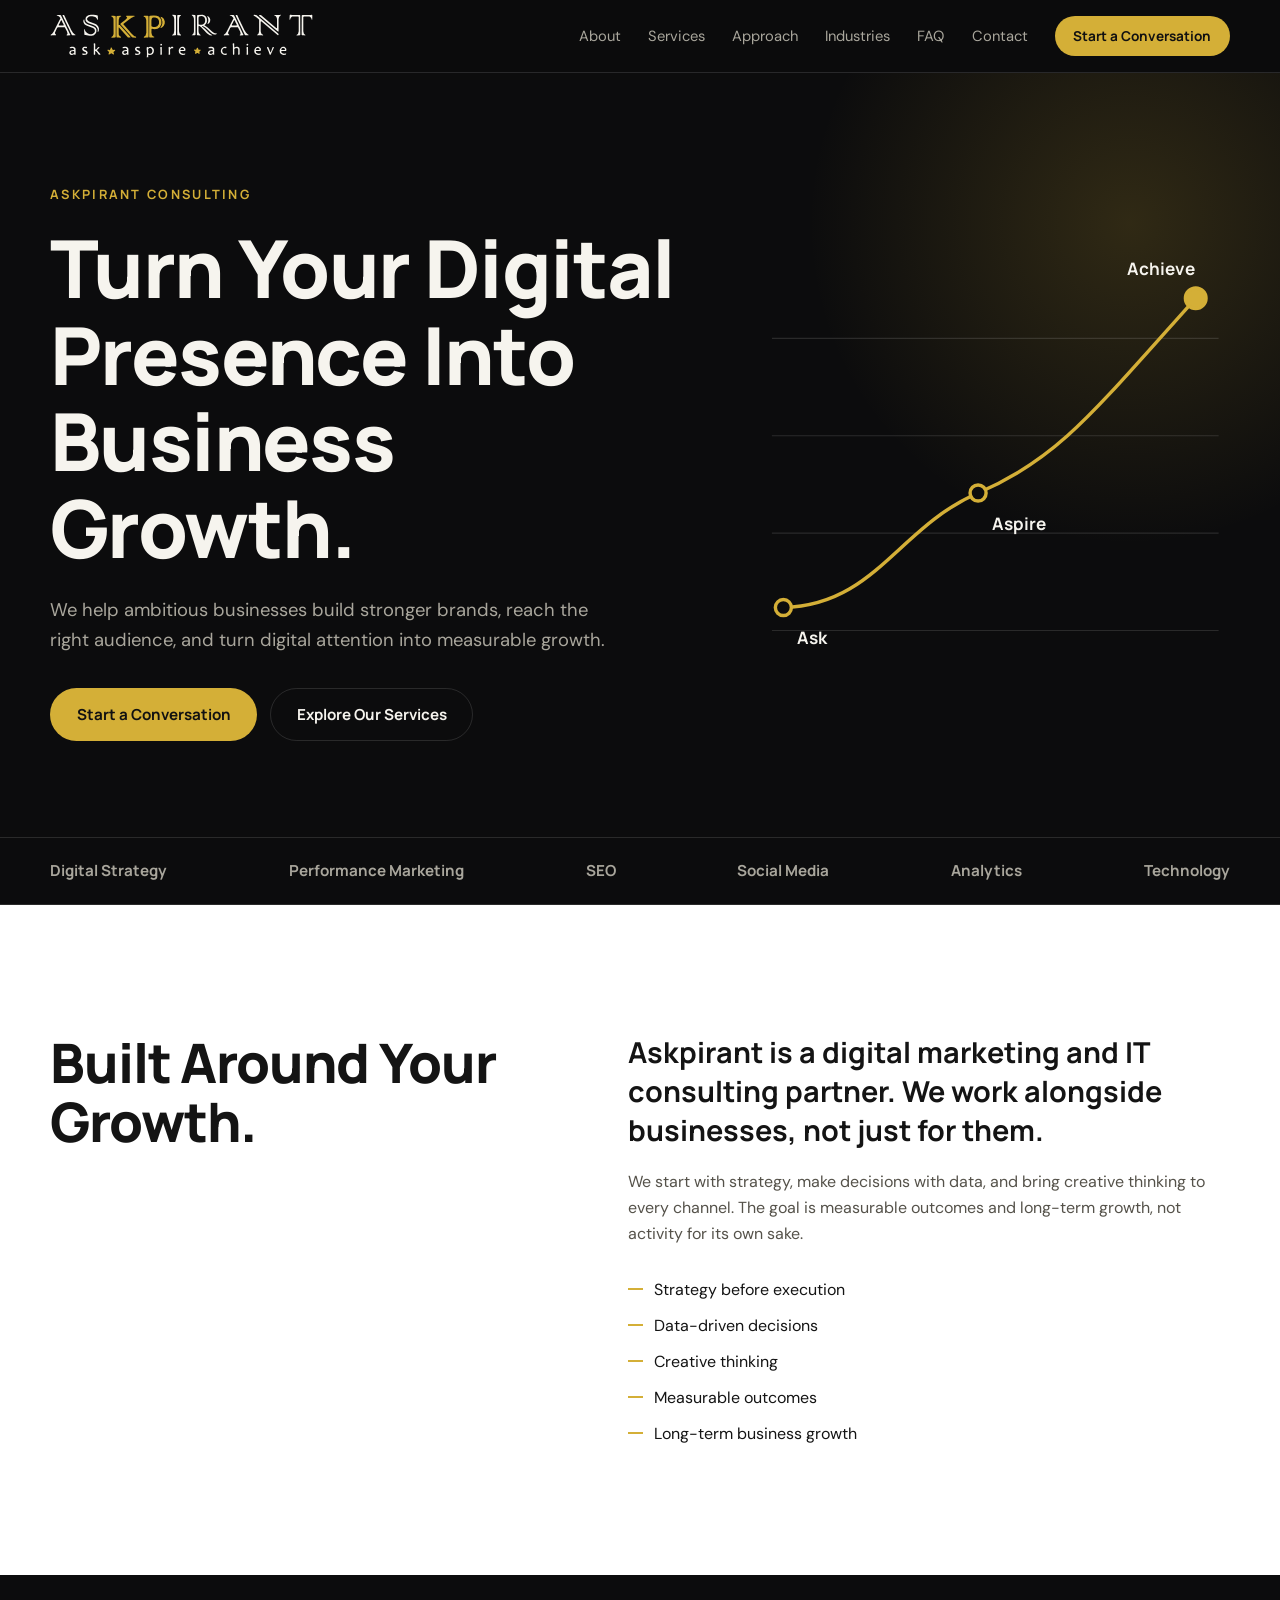
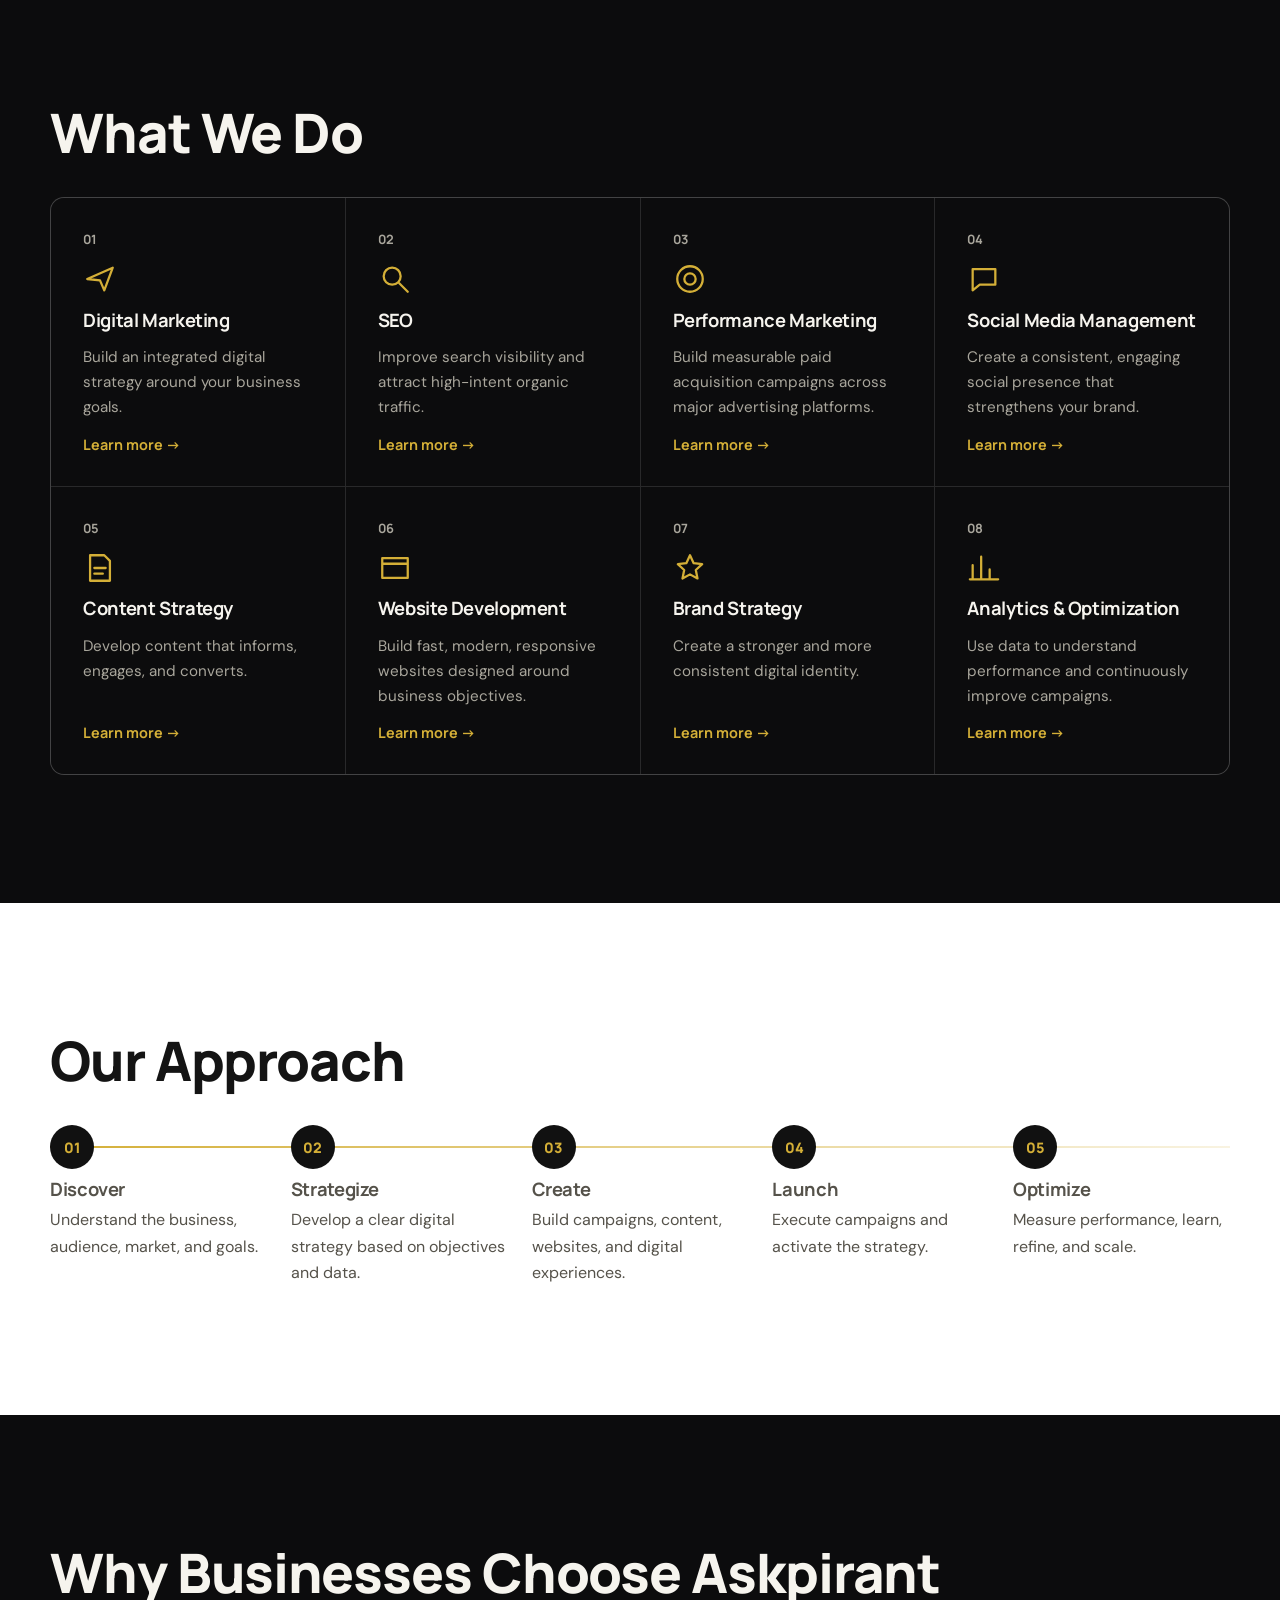
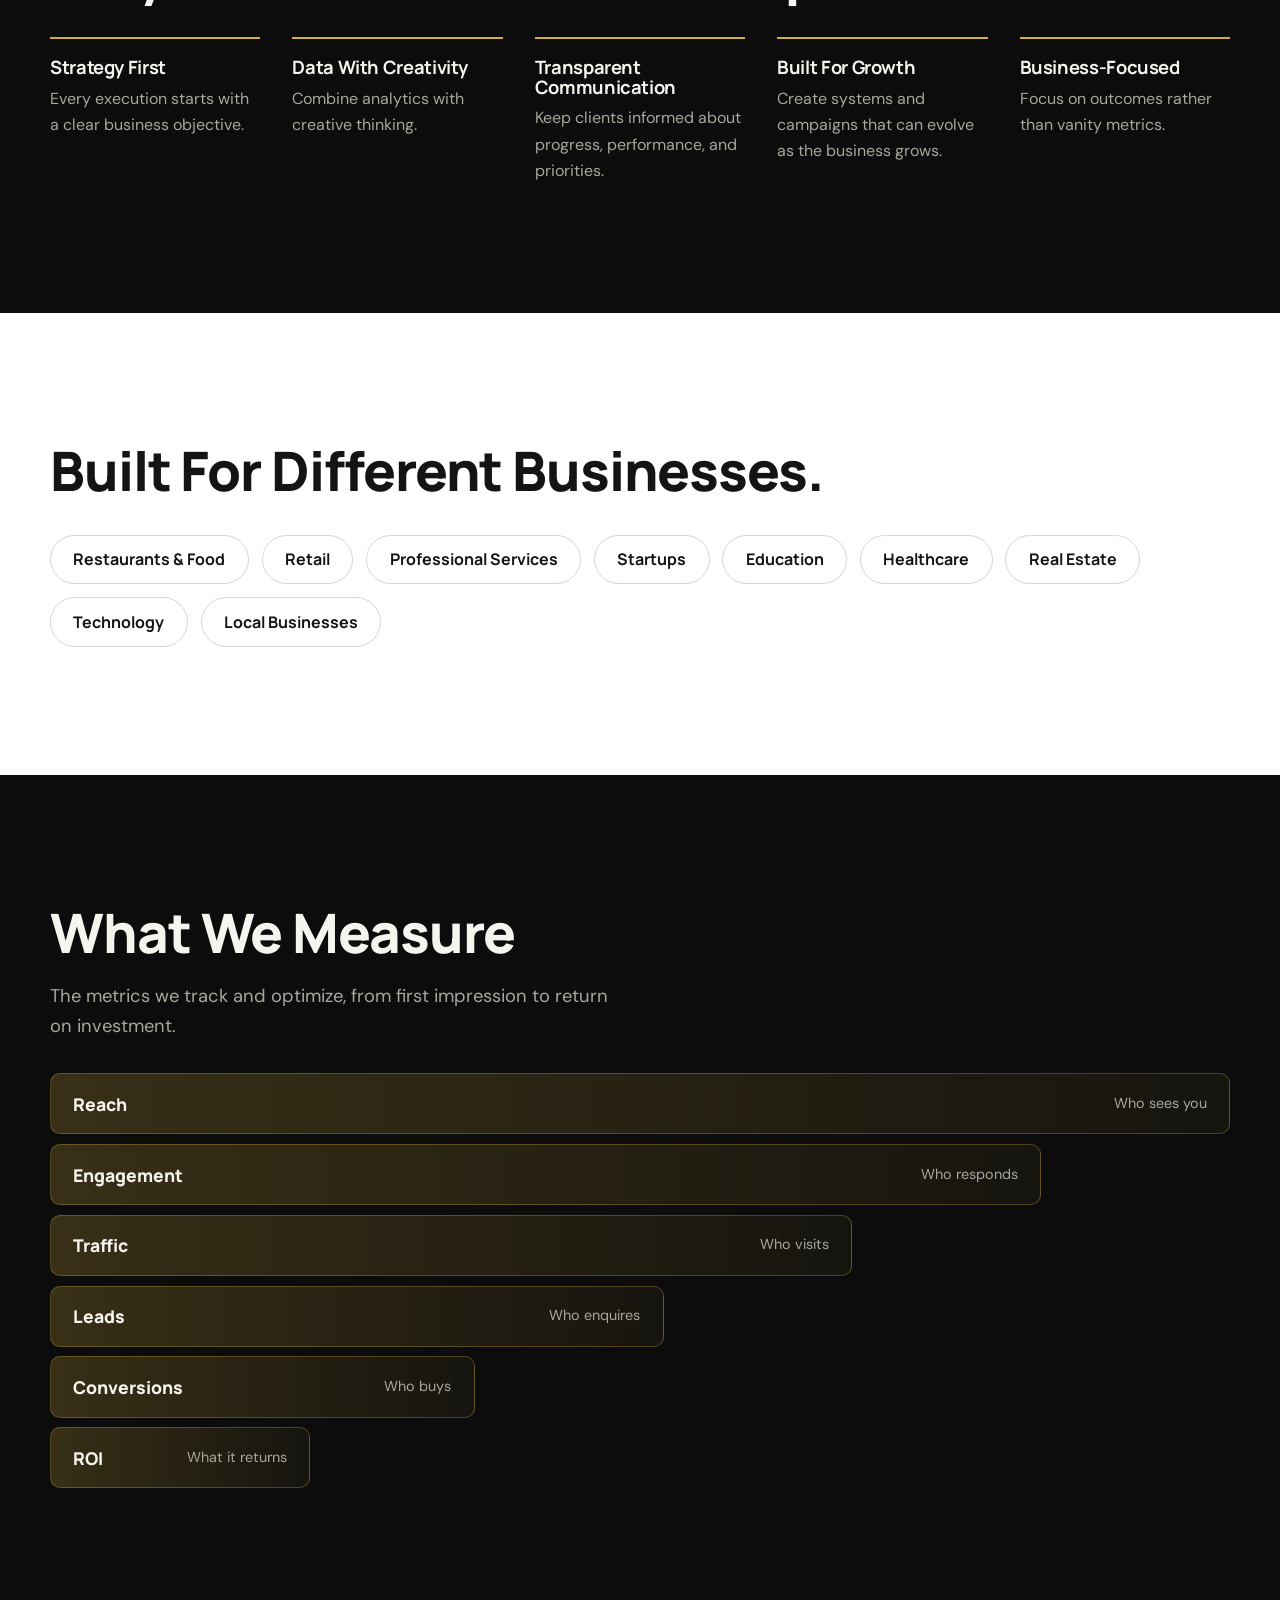
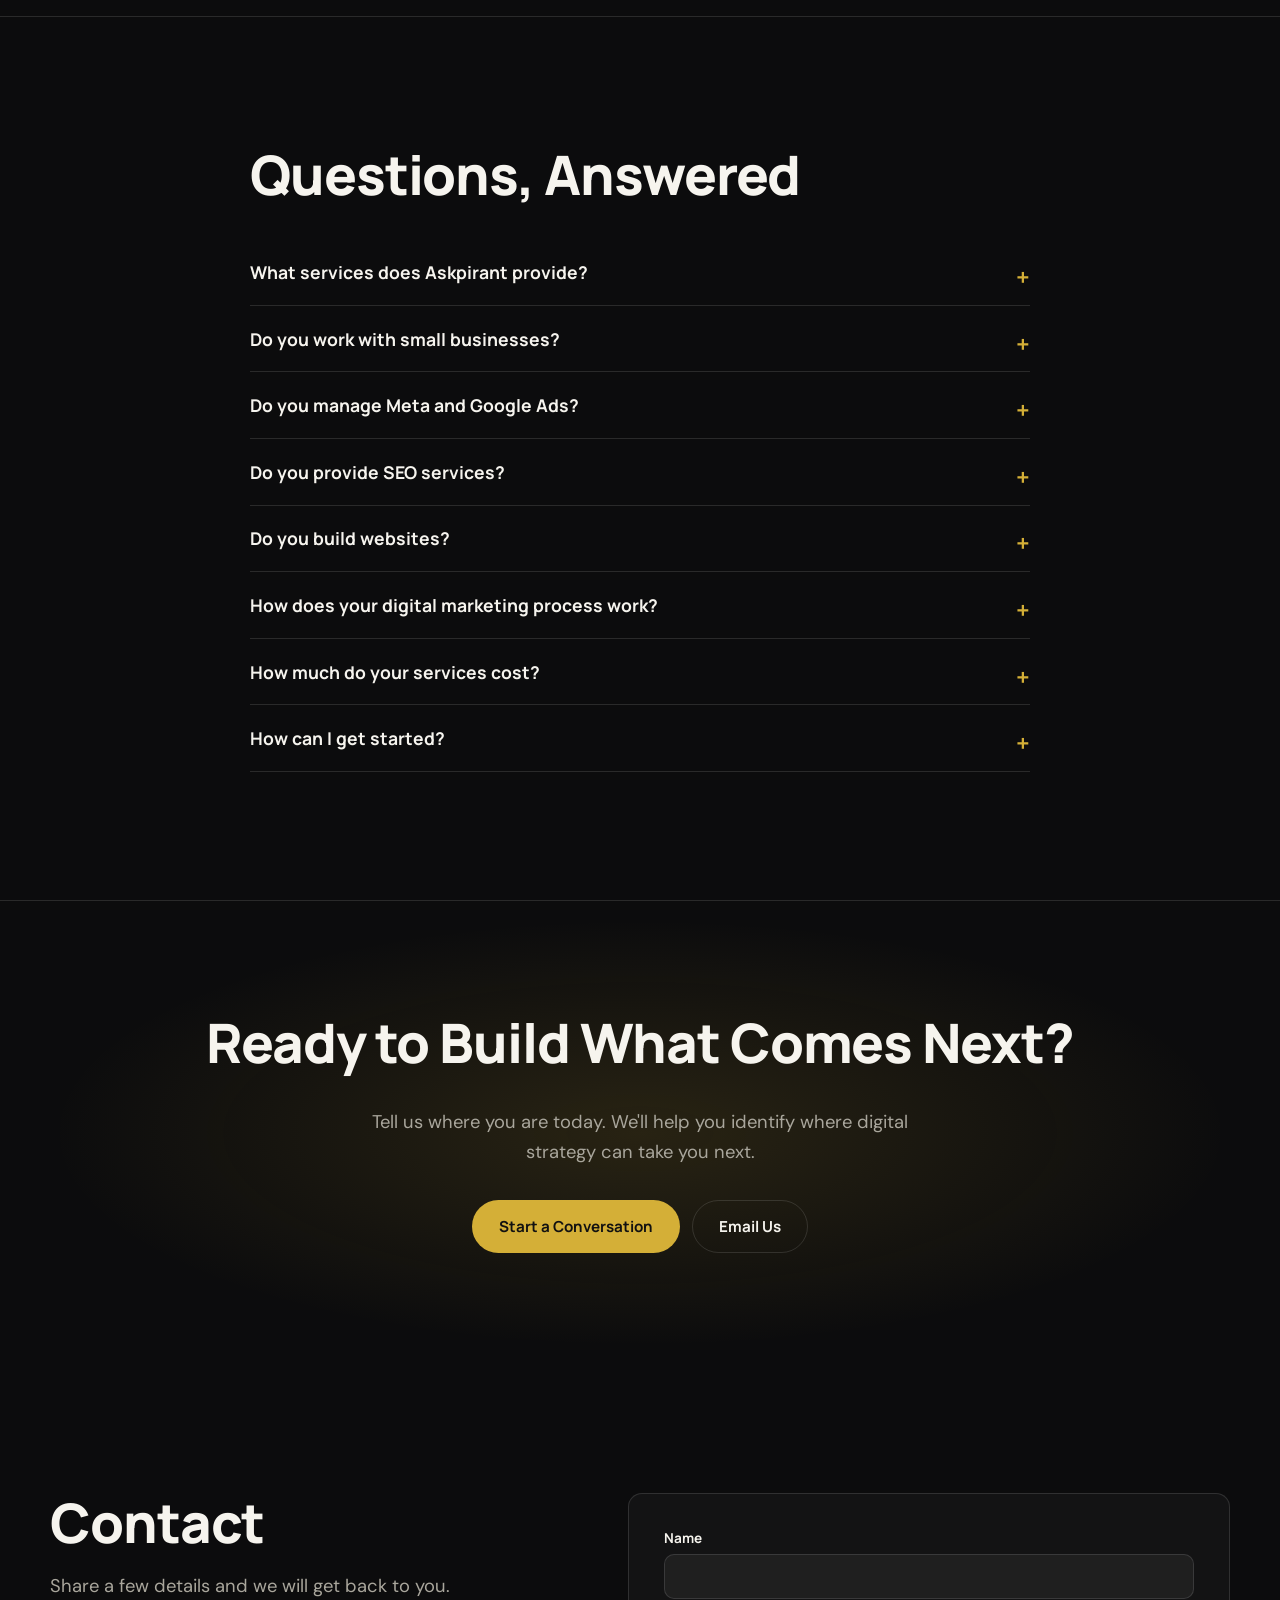
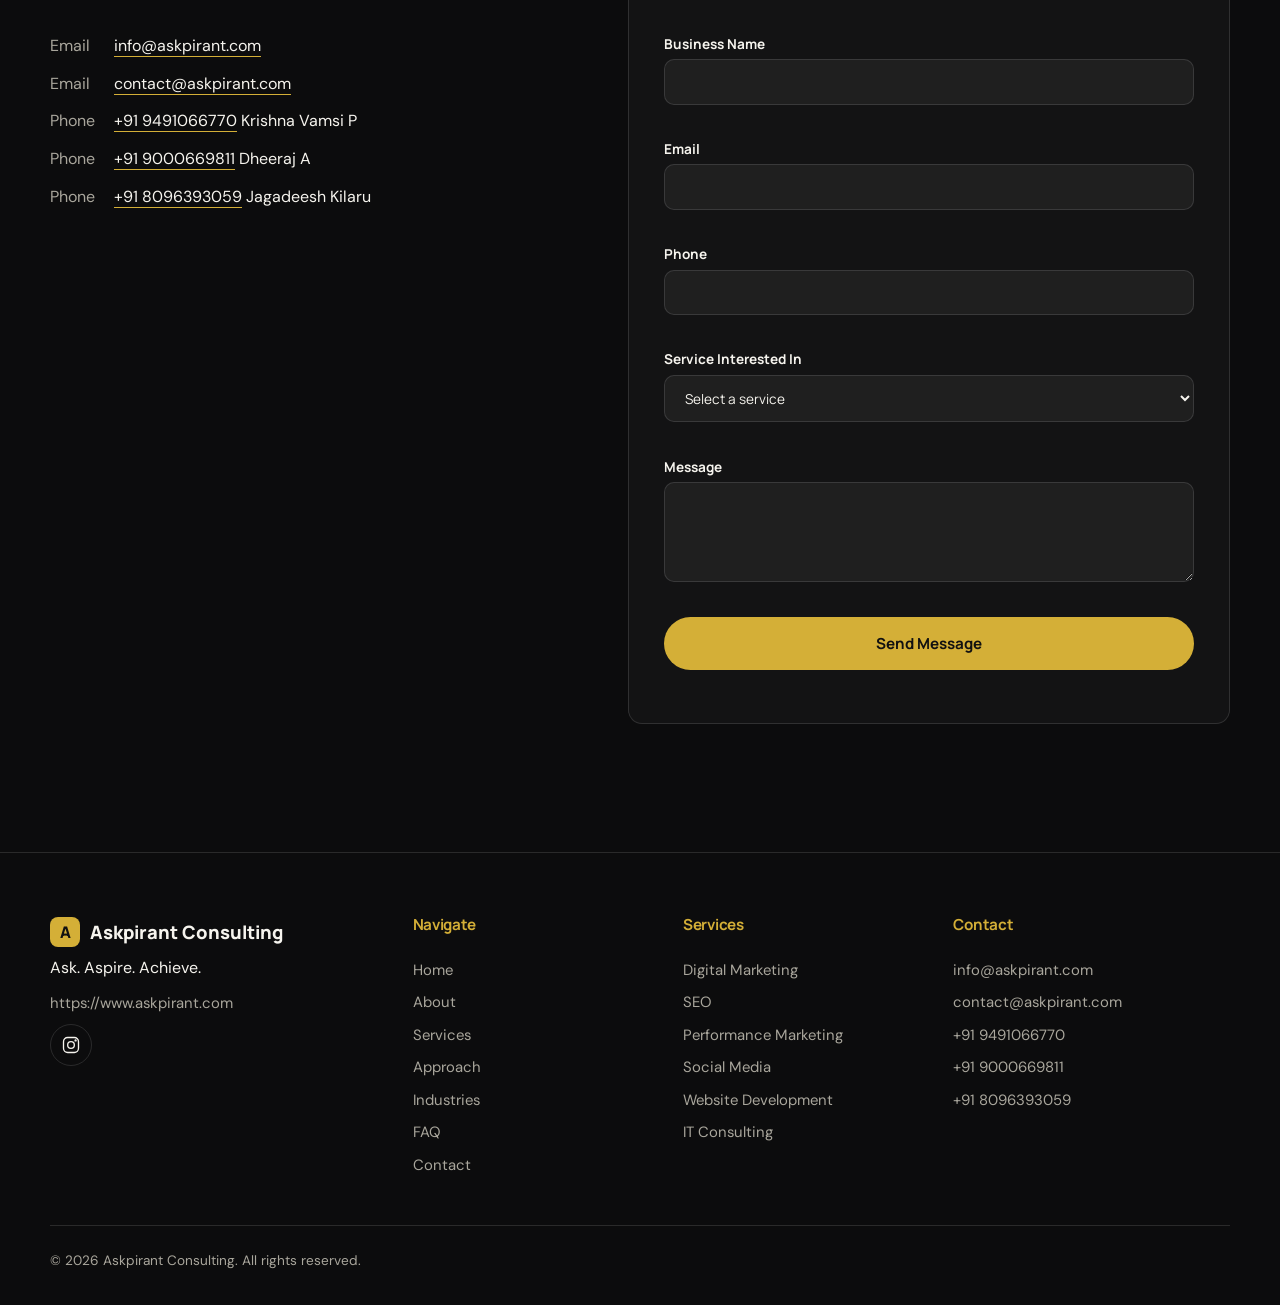
==== index.html @ 5d627376 "Add files via upload" ====
<!DOCTYPE html>
<html lang="en">
<head>
<meta charset="utf-8">
<meta name="viewport" content="width=device-width,initial-scale=1">
<title>Askpirant Consulting LLP | Digital Marketing &amp; IT Consulting</title>
<meta name="description" content="Askpirant Consulting helps businesses grow through digital marketing, SEO, performance marketing, social media, website development, and technology consulting.">
<link rel="canonical" href="https://www.askpirant.com/">
<meta name="theme-color" content="#0c0c0d">
<link rel="icon" href="/favicon.svg" type="image/svg+xml">
<meta property="og:type" content="website">
<meta property="og:site_name" content="Askpirant Consulting">
<meta property="og:title" content="Askpirant Consulting LLP | Digital Marketing &amp; IT Consulting">
<meta property="og:description" content="Digital marketing, SEO, performance marketing, social media, website development and technology consulting.">
<meta property="og:url" content="https://www.askpirant.com/">
<meta property="og:image" content="https://www.askpirant.com/og.png">
<meta name="twitter:card" content="summary_large_image">
<meta name="twitter:title" content="Askpirant Consulting LLP | Digital Marketing &amp; IT Consulting">
<meta name="twitter:description" content="Ask. Aspire. Achieve. Digital strategy that turns attention into measurable growth.">
<meta name="twitter:image" content="https://www.askpirant.com/og.png">
<link rel="preconnect" href="https://fonts.googleapis.com">
<link rel="preconnect" href="https://fonts.gstatic.com" crossorigin>
<link rel="stylesheet" href="https://fonts.googleapis.com/css2?family=DM+Sans:wght@400;500&family=Manrope:wght@500;700;800&display=swap">
<link rel="stylesheet" href="/styles.css">
<script type="application/ld+json">{"@context":"https://schema.org","@type":"ProfessionalService","name":"Askpirant Consulting LLP","url":"https://www.askpirant.com","slogan":"Ask. Aspire. Achieve.","email":"info@askpirant.com","telephone":"+91 9491066770","sameAs":["https://www.instagram.com/askpirant_consulting"]}</script>
</head>
<body>
<svg width="0" height="0" style="position:absolute" aria-hidden="true"><defs>
<symbol id="i-dm" viewBox="0 0 24 24"><path d="M3 12l18-8-6 16-3-7z"/></symbol>
<symbol id="i-seo" viewBox="0 0 24 24"><circle cx="10" cy="10" r="6"/><path d="M15 15l6 6"/></symbol>
<symbol id="i-pm" viewBox="0 0 24 24"><circle cx="12" cy="12" r="9"/><circle cx="12" cy="12" r="4"/></symbol>
<symbol id="i-sm" viewBox="0 0 24 24"><path d="M4 5h16v11H9l-5 4z"/></symbol>
<symbol id="i-cs" viewBox="0 0 24 24"><path d="M5 3h10l4 4v14H5zM8 12h8M8 16h6"/></symbol>
<symbol id="i-wd" viewBox="0 0 24 24"><path d="M3 5h18v14H3zM3 9h18"/></symbol>
<symbol id="i-bs" viewBox="0 0 24 24"><path d="M12 3l2.6 5.6 6 .7-4.5 4.1 1.2 6L12 16.5 6.7 19.4l1.2-6L3.4 9.3l6-.7z"/></symbol>
<symbol id="i-an" viewBox="0 0 24 24"><path d="M4 20V10M10 20V4M16 20v-7M22 20H2"/></symbol>
<symbol id="i-ig" viewBox="0 0 24 24"><rect x="3" y="3" width="18" height="18" rx="5"/><circle cx="12" cy="12" r="4"/><circle cx="17.5" cy="6.5" r=".6"/></symbol>
</defs></svg>
<a class="skip" href="#main">Skip to content</a>
<header class="nav" id="nav">
<div class="wrap nav-in">
<a class="logo" href="#home" aria-label="Askpirant Consulting home"><img src="/logo.svg" alt="Askpirant: ask, aspire, achieve" width="316" height="53" decoding="async"></a>
<button class="burger" id="burger" aria-expanded="false" aria-controls="menu" aria-label="Open menu"><i></i><i></i></button>
<nav id="menu" class="menu" aria-label="Primary">
<a href="#about">About</a><a href="#services">Services</a><a href="#approach">Approach</a><a href="#industries">Industries</a><a href="#faq">FAQ</a><a href="#contact">Contact</a>
<a class="btn btn-gold sm" href="#contact">Start a Conversation</a>
</nav>
</div>
</header>
<main id="main">
<section class="hero d" id="home">
<div class="glow"></div>
<div class="wrap hero-in">
<div>
<p class="eyebrow">ASKPIRANT CONSULTING</p>
<h1>Turn Your Digital Presence Into Business Growth.</h1>
<p class="lead">We help ambitious businesses build stronger brands, reach the right audience, and turn digital attention into measurable growth.</p>
<div class="cta"><a class="btn btn-gold" href="#contact">Start a Conversation</a><a class="btn btn-ghost" href="#services">Explore Our Services</a></div>
</div>
<figure class="climb" aria-label="Ask, Aspire, Achieve: a rising growth line">
<svg viewBox="0 0 420 380" role="img" aria-labelledby="ct"><title id="ct">A growth line rising through three stages: Ask, Aspire, Achieve</title>
<g class="grid"><path d="M20 340h390M20 255h390M20 170h390M20 85h390"/></g>
<path class="line" d="M30 320 C110 318 130 250 200 220 S300 150 390 50" pathLength="1"/>
<g class="node n1"><circle cx="30" cy="320" r="7"/><text x="42" y="352">Ask</text></g>
<g class="node n2"><circle cx="200" cy="220" r="7"/><text x="212" y="252">Aspire</text></g>
<g class="node n3"><circle cx="390" cy="50" r="9"/><text x="330" y="30">Achieve</text></g>
</svg>
</figure>
</div>
</section>

<section class="strip d" aria-label="Capabilities"><div class="wrap"><ul>
<li>Digital Strategy</li><li>Performance Marketing</li><li>SEO</li><li>Social Media</li><li>Analytics</li><li>Technology</li></ul></div></section>

<section class="sec l" id="about"><div class="wrap split">
<div class="rv"><h2>Built Around Your Growth.</h2></div>
<div class="rv">
<p class="big">Askpirant is a digital marketing and IT consulting partner. We work alongside businesses, not just for them.</p>
<p>We start with strategy, make decisions with data, and bring creative thinking to every channel. The goal is measurable outcomes and long-term growth, not activity for its own sake.</p>
<ul class="ticks"><li>Strategy before execution</li><li>Data-driven decisions</li><li>Creative thinking</li><li>Measurable outcomes</li><li>Long-term business growth</li></ul>
</div></div></section>

<section class="sec d" id="services"><div class="wrap">
<h2 class="rv">What We Do</h2>
<div class="grid3">
<button type="button" class="card rv" data-k="dm" data-s="Digital Marketing" aria-haspopup="dialog"><span class="n">01</span><svg class="ic"><use href="#i-dm"/></svg><h3>Digital Marketing</h3><p>Build an integrated digital strategy around your business goals.</p><span class="go">Learn more</span></button>
<button type="button" class="card rv" data-k="seo" data-s="SEO" aria-haspopup="dialog"><span class="n">02</span><svg class="ic"><use href="#i-seo"/></svg><h3>SEO</h3><p>Improve search visibility and attract high-intent organic traffic.</p><span class="go">Learn more</span></button>
<button type="button" class="card rv" data-k="pm" data-s="Meta Ads" aria-haspopup="dialog"><span class="n">03</span><svg class="ic"><use href="#i-pm"/></svg><h3>Performance Marketing</h3><p>Build measurable paid acquisition campaigns across major advertising platforms.</p><span class="go">Learn more</span></button>
<button type="button" class="card rv" data-k="sm" data-s="Social Media" aria-haspopup="dialog"><span class="n">04</span><svg class="ic"><use href="#i-sm"/></svg><h3>Social Media Management</h3><p>Create a consistent, engaging social presence that strengthens your brand.</p><span class="go">Learn more</span></button>
<button type="button" class="card rv" data-k="cs" data-s="Digital Marketing" aria-haspopup="dialog"><span class="n">05</span><svg class="ic"><use href="#i-cs"/></svg><h3>Content Strategy</h3><p>Develop content that informs, engages, and converts.</p><span class="go">Learn more</span></button>
<button type="button" class="card rv" data-k="wd" data-s="Website Development" aria-haspopup="dialog"><span class="n">06</span><svg class="ic"><use href="#i-wd"/></svg><h3>Website Development</h3><p>Build fast, modern, responsive websites designed around business objectives.</p><span class="go">Learn more</span></button>
<button type="button" class="card rv" data-k="bs" data-s="Branding" aria-haspopup="dialog"><span class="n">07</span><svg class="ic"><use href="#i-bs"/></svg><h3>Brand Strategy</h3><p>Create a stronger and more consistent digital identity.</p><span class="go">Learn more</span></button>
<button type="button" class="card rv" data-k="an" data-s="Digital Marketing" aria-haspopup="dialog"><span class="n">08</span><svg class="ic"><use href="#i-an"/></svg><h3>Analytics &amp; Optimization</h3><p>Use data to understand performance and continuously improve campaigns.</p><span class="go">Learn more</span></button>
</div></div></section>

<section class="sec l" id="approach"><div class="wrap">
<h2 class="rv">Our Approach</h2>
<ol class="steps">
<li class="rv"><b>01</b><h3>Discover</h3><p>Understand the business, audience, market, and goals.</p></li>
<li class="rv"><b>02</b><h3>Strategize</h3><p>Develop a clear digital strategy based on objectives and data.</p></li>
<li class="rv"><b>03</b><h3>Create</h3><p>Build campaigns, content, websites, and digital experiences.</p></li>
<li class="rv"><b>04</b><h3>Launch</h3><p>Execute campaigns and activate the strategy.</p></li>
<li class="rv"><b>05</b><h3>Optimize</h3><p>Measure performance, learn, refine, and scale.</p></li>
</ol></div></section>

<section class="sec d" id="why"><div class="wrap">
<h2 class="rv">Why Businesses Choose Askpirant</h2>
<div class="why">
<div class="rv"><h3>Strategy First</h3><p>Every execution starts with a clear business objective.</p></div>
<div class="rv"><h3>Data With Creativity</h3><p>Combine analytics with creative thinking.</p></div>
<div class="rv"><h3>Transparent Communication</h3><p>Keep clients informed about progress, performance, and priorities.</p></div>
<div class="rv"><h3>Built For Growth</h3><p>Create systems and campaigns that can evolve as the business grows.</p></div>
<div class="rv"><h3>Business-Focused</h3><p>Focus on outcomes rather than vanity metrics.</p></div>
</div></div></section>

<section class="sec l" id="industries"><div class="wrap">
<h2 class="rv">Built For Different Businesses.</h2>
<ul class="chips rv"><li>Restaurants &amp; Food</li><li>Retail</li><li>Professional Services</li><li>Startups</li><li>Education</li><li>Healthcare</li><li>Real Estate</li><li>Technology</li><li>Local Businesses</li></ul>
</div></section>

<section class="sec d" id="results"><div class="wrap">
<h2 class="rv">What We Measure</h2>
<p class="sub rv">The metrics we track and optimize, from first impression to return on investment.</p>
<div class="funnel">
<div class="rv" style="--w:100%"><span>Reach</span><em>Who sees you</em></div>
<div class="rv" style="--w:84%"><span>Engagement</span><em>Who responds</em></div>
<div class="rv" style="--w:68%"><span>Traffic</span><em>Who visits</em></div>
<div class="rv" style="--w:52%"><span>Leads</span><em>Who enquires</em></div>
<div class="rv" style="--w:36%"><span>Conversions</span><em>Who buys</em></div>
<div class="rv" style="--w:22%"><span>ROI</span><em>What it returns</em></div>
</div></div></section>


<section class="sec d" id="faq"><div class="wrap narrow">
<h2 class="rv">Questions, Answered</h2>
<details><summary>What services does Askpirant provide?</summary><p>Digital marketing, SEO, performance marketing, social media management, content strategy, brand strategy, website development, IT consulting, and analytics.</p></details>
<details><summary>Do you work with small businesses?</summary><p>Yes. We work with startups, SMEs, restaurants, professional services, and growing businesses.</p></details>
<details><summary>Do you manage Meta and Google Ads?</summary><p>Yes. We plan, launch, and optimize paid campaigns on Meta and Google.</p></details>
<details><summary>Do you provide SEO services?</summary><p>Yes. We help improve search visibility and attract high-intent organic traffic.</p></details>
<details><summary>Do you build websites?</summary><p>Yes. We build fast, responsive websites designed around your business objectives.</p></details>
<details><summary>How does your digital marketing process work?</summary><p>We discover your goals, build a strategy, create, launch, and then measure and optimize. See Our Approach above for details.</p></details>
<details><summary>How much do your services cost?</summary><p>It depends on scope and goals. Tell us about your business and we will share a clear proposal.</p></details>
<details><summary>How can I get started?</summary><p>Use the contact form or email info@askpirant.com. We will reply to start the conversation.</p></details>
</div></section>

<section class="final d"><div class="wrap">
<h2>Ready to Build What Comes Next?</h2>
<p class="lead">Tell us where you are today. We'll help you identify where digital strategy can take you next.</p>
<div class="cta c"><a class="btn btn-gold" href="#contact">Start a Conversation</a><a class="btn btn-ghost" href="mailto:info@askpirant.com">Email Us</a></div>
</div></section>

<section class="sec d contact" id="contact"><div class="wrap split">
<div><h2>Contact</h2>
<p class="sub">Share a few details and we will get back to you.</p>
<dl class="cinfo">
<dt>Email</dt><dd><a href="mailto:info@askpirant.com">info@askpirant.com</a></dd>
<dt>Email</dt><dd><a href="mailto:contact@askpirant.com">contact@askpirant.com</a></dd>
<dt>Phone</dt><dd><a href="tel:+919491066770">+91 9491066770</a> Krishna Vamsi P</dd>
<dt>Phone</dt><dd><a href="tel:+919000669811">+91 9000669811</a> Dheeraj A</dd>
<dt>Phone</dt><dd><a href="tel:+918096393059">+91 8096393059</a> Jagadeesh Kilaru</dd>
</dl></div>
<form id="form" novalidate>
<input type="hidden" name="access_key" value="b9ff949a-f795-4241-870a-339a2f77c6c2">
<input type="hidden" name="subject" value="New enquiry from askpirant.com">
<input type="hidden" name="from_name" value="Askpirant Website">
<input type="text" name="botcheck" tabindex="-1" autocomplete="off" class="hp" aria-hidden="true">
<label>Name<input name="name" required autocomplete="name"><small></small></label>
<label>Business Name<input name="business" autocomplete="organization"><small></small></label>
<label>Email<input name="email" type="email" required autocomplete="email"><small></small></label>
<label>Phone<input name="phone" type="tel" autocomplete="tel"><small></small></label>
<label>Service Interested In<select name="service" required><option value="">Select a service</option><option>Digital Marketing</option><option>SEO</option><option>Meta Ads</option><option>Google Ads</option><option>Social Media</option><option>Website Development</option><option>Branding</option><option>IT Consulting</option><option>Other</option></select><small></small></label>
<label>Message<textarea name="message" rows="4" required></textarea><small></small></label>
<button class="btn btn-gold" type="submit">Send Message</button>
<p id="status" role="status" aria-live="polite"></p>
</form></div></section>
</main>

<footer class="foot d"><div class="wrap">
<div class="fgrid">
<div><a class="logo" href="#home"><span class="mark">A</span>Askpirant Consulting</a><p>Ask. Aspire. Achieve.</p><p><a href="https://www.askpirant.com">https://www.askpirant.com</a></p>
<a class="soc" href="https://www.instagram.com/askpirant_consulting" target="_blank" rel="noopener" aria-label="Askpirant on Instagram"><svg><use href="#i-ig"/></svg></a></div>
<nav aria-label="Footer"><h3>Navigate</h3><a href="#home">Home</a><a href="#about">About</a><a href="#services">Services</a><a href="#approach">Approach</a><a href="#industries">Industries</a><a href="#faq">FAQ</a><a href="#contact">Contact</a></nav>
<div><h3>Services</h3><a href="#services">Digital Marketing</a><a href="#services">SEO</a><a href="#services">Performance Marketing</a><a href="#services">Social Media</a><a href="#services">Website Development</a><a href="#contact">IT Consulting</a></div>
<div><h3>Contact</h3><a href="mailto:info@askpirant.com">info@askpirant.com</a><a href="mailto:contact@askpirant.com">contact@askpirant.com</a><a href="tel:+919491066770">+91 9491066770</a><a href="tel:+919000669811">+91 9000669811</a><a href="tel:+918096393059">+91 8096393059</a></div>
</div>
<p class="copy">&copy; 2026 Askpirant Consulting. All rights reserved.</p>
</div></footer>
<dialog id="svc" aria-labelledby="svc-t"><div class="in"><button class="x" type="button" aria-label="Close">&times;</button><svg class="ic"><use href="#i-dm"/></svg><h3 id="svc-t"></h3><p id="svc-d"></p><h4>How Askpirant can help</h4><ul id="svc-l"></ul><a class="btn btn-gold" id="svc-c" href="#contact">Discuss this service</a></div></dialog>
<script src="/main.js" defer></script>
</body>
</html>
---- styles.css ----
:root{--bg:#0c0c0d;--ink:#f6f4ee;--mut:#a9a69c;--gold:#d4af37;--line:rgba(255,255,255,.12);--lbg:#fff;--link:#141414;--lmut:#55524a;--r:14px;--ease:cubic-bezier(.2,.7,.2,1);--h:Manrope,system-ui,sans-serif;--b:"DM Sans",system-ui,sans-serif}
*{box-sizing:border-box;margin:0}html{scroll-behavior:smooth;scroll-padding-top:80px}
body{font:400 1rem/1.65 var(--b);background:var(--bg);color:var(--ink);-webkit-font-smoothing:antialiased}
a{color:inherit}img,svg{max-width:100%}
.wrap{width:min(1180px,100% - 40px);margin-inline:auto}.narrow{max-width:780px}
h1,h2,h3{font-family:var(--h);line-height:1.08;letter-spacing:-.02em}
h1{font-size:clamp(2.4rem,6.4vw,5rem);font-weight:800}
h2{font-size:clamp(2rem,4.4vw,3.4rem);font-weight:800;margin-bottom:2.2rem}
h3{font-size:1.15rem;font-weight:700}
.skip{position:absolute;left:-999px}.skip:focus{left:12px;top:12px;background:var(--gold);color:#000;padding:8px 14px;z-index:99;border-radius:8px}
:focus-visible{outline:2px solid var(--gold);outline-offset:3px}
.d{background:var(--bg);color:var(--ink)}.l{background:var(--lbg);color:var(--link)}.l p,.l li{color:var(--lmut)}
.sec{padding:clamp(4.5rem,10vw,8rem) 0}
.eyebrow{color:var(--gold);font:700 .8rem var(--h);letter-spacing:.18em;margin-bottom:1.4rem}
.lead,.sub{color:var(--mut);font-size:1.15rem;max-width:36rem;margin:1.5rem 0 2rem}.sub{margin-top:-1rem}
.btn{display:inline-block;padding:.95rem 1.6rem;border-radius:999px;font:700 .95rem var(--h);text-decoration:none;border:1px solid transparent;cursor:pointer;transition:transform .3s var(--ease),background .3s,border-color .3s}
.btn:hover{transform:translateY(-2px)}.btn.sm{padding:.6rem 1.1rem;font-size:.85rem}
.btn-gold{background:var(--gold);color:#111}.btn-gold:hover{background:#e2c25a}
.btn-ghost{border-color:var(--line);color:var(--ink)}.btn-ghost:hover{border-color:var(--gold)}
.cta{display:flex;gap:.8rem;flex-wrap:wrap}.cta.c{justify-content:center}
/* nav */
.nav{position:sticky;top:0;z-index:50;background:rgba(12,12,13,.7);backdrop-filter:blur(14px);-webkit-backdrop-filter:blur(14px);border-bottom:1px solid var(--line)}
.nav-in{display:flex;align-items:center;justify-content:space-between;height:72px}
.logo{display:inline-flex;align-items:center;gap:.6rem;font:800 1.15rem var(--h);text-decoration:none}
.logo img{display:block;height:clamp(30px,5vw,44px);width:auto}.mark{display:grid;place-items:center;width:30px;height:30px;border-radius:8px;background:var(--gold);color:#111;font-size:1rem}
.menu{display:flex;align-items:center;gap:1.7rem}.menu a:not(.btn){text-decoration:none;font-size:.92rem;color:var(--mut);transition:color .2s}.menu a:not(.btn):hover{color:var(--ink)}
.burger{display:none;background:none;border:0;width:44px;height:44px;position:relative;cursor:pointer}
.burger i{position:absolute;left:11px;right:11px;height:2px;background:var(--ink);transition:transform .35s var(--ease)}.burger i:first-child{top:18px}.burger i:last-child{top:25px}
.burger[aria-expanded=true] i:first-child{transform:translateY(3.5px) rotate(45deg)}.burger[aria-expanded=true] i:last-child{transform:translateY(-3.5px) rotate(-45deg)}
/* hero */
.hero{position:relative;overflow:hidden;padding:clamp(3.5rem,9vw,7rem) 0 clamp(4rem,8vw,6rem)}
.glow{position:absolute;width:700px;height:700px;right:-200px;top:-200px;background:radial-gradient(circle,rgba(212,175,55,.18),transparent 65%);animation:drift 18s ease-in-out infinite alternate}
@keyframes drift{to{transform:translate(-80px,60px)}}
.hero-in{position:relative;display:grid;grid-template-columns:1.15fr .85fr;gap:3rem;align-items:center}
.climb svg{width:100%;height:auto;overflow:visible}.grid path{stroke:var(--line);stroke-width:1}
.line{fill:none;stroke:var(--gold);stroke-width:3;stroke-linecap:round;stroke-dasharray:1;stroke-dashoffset:1;animation:draw 2.2s .3s var(--ease) forwards}
@keyframes draw{to{stroke-dashoffset:0}}
.node{opacity:0;animation:pop .6s var(--ease) forwards}.node circle{fill:var(--bg);stroke:var(--gold);stroke-width:3}.node text{fill:var(--ink);font:700 15px var(--h)}
.n1{animation-delay:.3s}.n2{animation-delay:1.2s}.n3{animation-delay:2.2s}.n3 circle{fill:var(--gold)}
@keyframes pop{from{opacity:0;transform:translateY(8px)}to{opacity:1;transform:none}}
.strip{border-block:1px solid var(--line);padding:1.4rem 0}.strip ul{display:flex;flex-wrap:wrap;justify-content:space-between;gap:.8rem 2rem;list-style:none;padding:0;color:var(--mut);font:700 .95rem var(--h)}
.split{display:grid;grid-template-columns:1fr 1.2fr;gap:clamp(2rem,6vw,5rem);align-items:start}
.big{font:700 clamp(1.3rem,2.4vw,1.8rem)/1.35 var(--h);color:var(--link)!important;margin-bottom:1.2rem}
.ticks{list-style:none;padding:0;margin-top:1.8rem;display:grid;gap:.6rem}.ticks li{padding-left:1.6rem;position:relative;color:var(--link)}.ticks li:before{content:"";position:absolute;left:0;top:.7em;width:.9rem;height:2px;background:var(--gold)}
/* services */
.grid3{display:grid;grid-template-columns:repeat(auto-fill,minmax(260px,1fr));gap:1px;background:var(--line);border:1px solid var(--line);border-radius:var(--r);overflow:hidden}
.card{width:100%;border:0;text-align:left;font:inherit;color:inherit;cursor:pointer;display:flex;flex-direction:column;gap:.9rem;padding:2rem;background:var(--bg);text-decoration:none;position:relative;transition:background .35s}
.card:hover{background:#17160f}.card .n{color:var(--mut);font:700 .8rem var(--h)}
.ic{width:34px;height:34px;fill:none;stroke:var(--gold);stroke-width:1.6;stroke-linecap:round;stroke-linejoin:round}
.card p{color:var(--mut);font-size:.95rem;flex:1}.go{color:var(--gold);font:700 .9rem var(--h);transition:letter-spacing .3s}.go:after{content:" \2192"}.card:hover .go{letter-spacing:.06em}
/* approach */
.steps{list-style:none;padding:0;display:grid;grid-template-columns:repeat(5,1fr);gap:1.5rem;position:relative}
.steps:before{content:"";position:absolute;top:21px;left:0;right:0;height:2px;background:linear-gradient(90deg,var(--gold),rgba(212,175,55,.15))}
.steps li{position:relative;padding-top:3.4rem}.steps b{position:absolute;top:0;display:grid;place-items:center;width:44px;height:44px;border-radius:50%;background:#111;color:var(--gold);font:800 .9rem var(--h)}
.steps h3{margin-bottom:.5rem}
.why{display:grid;grid-template-columns:repeat(auto-fit,minmax(210px,1fr));gap:2rem}.why>div{border-top:2px solid var(--gold);padding-top:1.2rem}.why p{color:var(--mut);margin-top:.5rem}
.chips{display:flex;flex-wrap:wrap;gap:.8rem;list-style:none;padding:0}.chips li{padding:.8rem 1.4rem;border:1px solid #d9d6cc;border-radius:999px;font:700 1rem var(--h);color:var(--link);transition:background .3s,border-color .3s}.chips li:hover{background:#fbf6e4;border-color:var(--gold)}
.funnel{display:grid;gap:.6rem}.funnel div{width:var(--w);min-width:260px;max-width:100%;display:flex;justify-content:space-between;gap:1rem;padding:1.1rem 1.4rem;border-radius:10px;background:linear-gradient(90deg,rgba(212,175,55,.22),rgba(212,175,55,.05));border:1px solid rgba(212,175,55,.3)}
.funnel span{font:800 1.1rem var(--h)}.funnel em{color:var(--mut);font-style:normal;font-size:.9rem}
.cases{display:grid;grid-template-columns:repeat(auto-fit,minmax(280px,1fr));gap:1.5rem}
.case{border:1px dashed #cfcabb;border-radius:var(--r);padding:2rem}.case h3{margin-bottom:1.2rem}
.case dl{display:grid;grid-template-columns:auto 1fr;gap:.6rem 1rem}.case dt{font:700 .85rem var(--h);color:var(--link)}.case dd{border-bottom:1px solid #e6e2d6;min-height:1.3em}
details{border-bottom:1px solid var(--line)}summary{cursor:pointer;list-style:none;padding:1.3rem 2rem 1.3rem 0;font:700 1.1rem var(--h);position:relative}summary::-webkit-details-marker{display:none}
summary:after{content:"+";position:absolute;right:0;color:var(--gold);font-size:1.5rem;transition:transform .3s}details[open] summary:after{transform:rotate(45deg)}
details p{color:var(--mut);padding:0 2rem 1.3rem 0;animation:fade .4s var(--ease)}@keyframes fade{from{opacity:0;transform:translateY(-4px)}}
.final{text-align:center;padding:clamp(4rem,9vw,7rem) 0;background:radial-gradient(ellipse at center,rgba(212,175,55,.14),transparent 65%),var(--bg);border-top:1px solid var(--line)}.final .lead{margin-inline:auto}
.cinfo{display:grid;grid-template-columns:auto 1fr;gap:.7rem 1.2rem}.cinfo dt{color:var(--mut)}.cinfo a{text-decoration:none;border-bottom:1px solid var(--gold)}
form{display:grid;gap:1.1rem;padding:clamp(1.4rem,3vw,2.2rem);border:1px solid var(--line);border-radius:var(--r);background:rgba(255,255,255,.03)}
label{display:grid;gap:.4rem;font:700 .85rem var(--h)}
input,select,textarea{font:inherit;font-weight:400;color:var(--ink);background:rgba(255,255,255,.05);border:1px solid var(--line);border-radius:10px;padding:.8rem 1rem;width:100%}
select option{color:#111}input:focus,select:focus,textarea:focus{border-color:var(--gold);outline:0}
[aria-invalid=true]{border-color:#e5736b}small{color:#f19b94;font-weight:400;min-height:1em}.hp{position:absolute;left:-9999px}
#status{font-size:.95rem}.ok{color:#8fd19e}.err{color:#f19b94}
.foot{border-top:1px solid var(--line);padding:4rem 0 2rem}.fgrid{display:grid;grid-template-columns:1.4fr 1fr 1fr 1.2fr;gap:2.5rem}
.foot h3{font-size:.95rem;color:var(--gold);margin-bottom:1rem}.foot nav,.foot .fgrid>div{display:flex;flex-direction:column;gap:.5rem;align-items:flex-start}.foot a:not(.logo){color:var(--mut);text-decoration:none;font-size:.93rem}.foot a:hover{color:var(--ink)}
.soc{display:grid;place-items:center;width:42px;height:42px;border:1px solid var(--line);border-radius:50%}.soc svg{width:20px;height:20px;fill:none;stroke:var(--ink);stroke-width:1.6}
.copy{margin-top:3rem;padding-top:1.5rem;border-top:1px solid var(--line);color:var(--mut);font-size:.85rem}
.js .rv{opacity:0;transform:translateY(18px);transition:opacity .7s var(--ease),transform .7s var(--ease)}.js .rv.in{opacity:1;transform:none}
@media(max-width:960px){.hero-in,.split{grid-template-columns:1fr}.climb{max-width:460px}
.steps{grid-template-columns:1fr;gap:1.6rem}.steps:before{top:0;bottom:0;left:21px;right:auto;width:2px;height:auto}.steps li{padding:0 0 0 4rem}.steps b{left:0}
.fgrid{grid-template-columns:1fr 1fr}}
@media(max-width:1060px){.burger{display:block}
.menu{position:fixed;inset:72px 0 auto 0;flex-direction:column;align-items:stretch;gap:0;padding:1rem 20px 1.6rem;background:rgba(12,12,13,.97);border-bottom:1px solid var(--line);transform:translateY(-12px);opacity:0;visibility:hidden;transition:.35s var(--ease)}
.menu.open{transform:none;opacity:1;visibility:visible}.menu a:not(.btn){padding:.9rem 0;font-size:1.1rem;border-bottom:1px solid var(--line)}.menu .btn{margin-top:1rem;text-align:center}}
@media(max-width:520px){.fgrid{grid-template-columns:1fr}.btn{width:100%;text-align:center}.cinfo{grid-template-columns:1fr}.cinfo dd{margin-bottom:.6rem}.funnel div{flex-direction:column;gap:0}}
@media(prefers-reduced-motion:reduce){*,*:before,*:after{animation:none!important;transition:none!important;scroll-behavior:auto!important}.line{stroke-dashoffset:0}.node,.js .rv{opacity:1;transform:none}}
#faq{border-top:1px solid var(--line)}
dialog{border:1px solid rgba(212,175,55,.35);border-radius:18px;background:#111112;color:var(--ink);width:min(560px,92vw);max-height:90vh;padding:0;margin:auto;overflow:auto}
dialog::backdrop{background:rgba(0,0,0,.65);backdrop-filter:blur(6px)}
dialog[open]{animation:fade .3s var(--ease)}
dialog .in{position:relative;padding:clamp(1.6rem,4vw,2.4rem);display:grid;gap:1rem;justify-items:start}
dialog h3{font-size:1.7rem}dialog p{color:var(--mut)}dialog h4{font:800 .95rem var(--h);color:var(--gold);margin-top:.4rem}
dialog ul{list-style:none;padding:0;display:grid;gap:.6rem}dialog li{padding-left:1.4rem;position:relative}dialog li:before{content:"";position:absolute;left:0;top:.75em;width:.8rem;height:2px;background:var(--gold)}
dialog .btn{margin-top:.6rem}
.x{position:absolute;top:10px;right:12px;width:40px;height:40px;border:0;border-radius:50%;background:transparent;color:var(--ink);font-size:1.7rem;line-height:1;cursor:pointer}.x:hover{background:rgba(255,255,255,.08)}
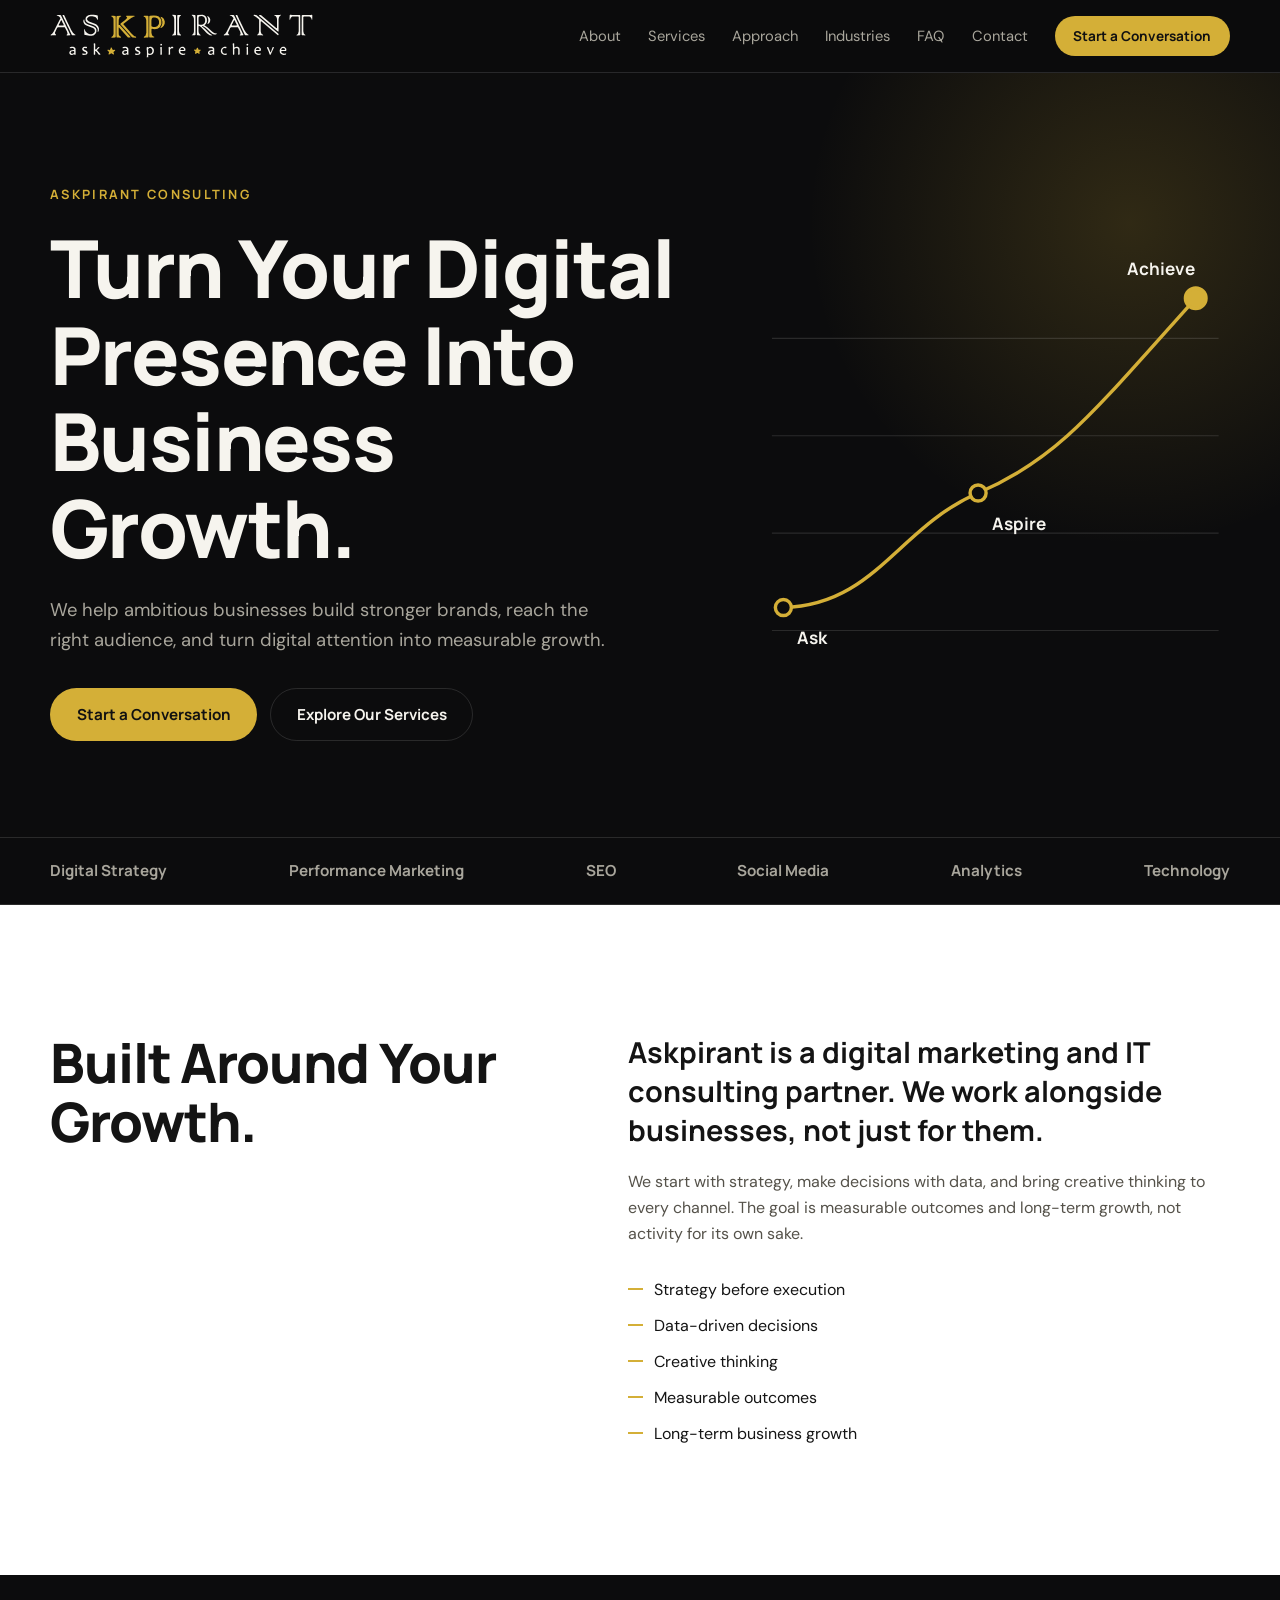
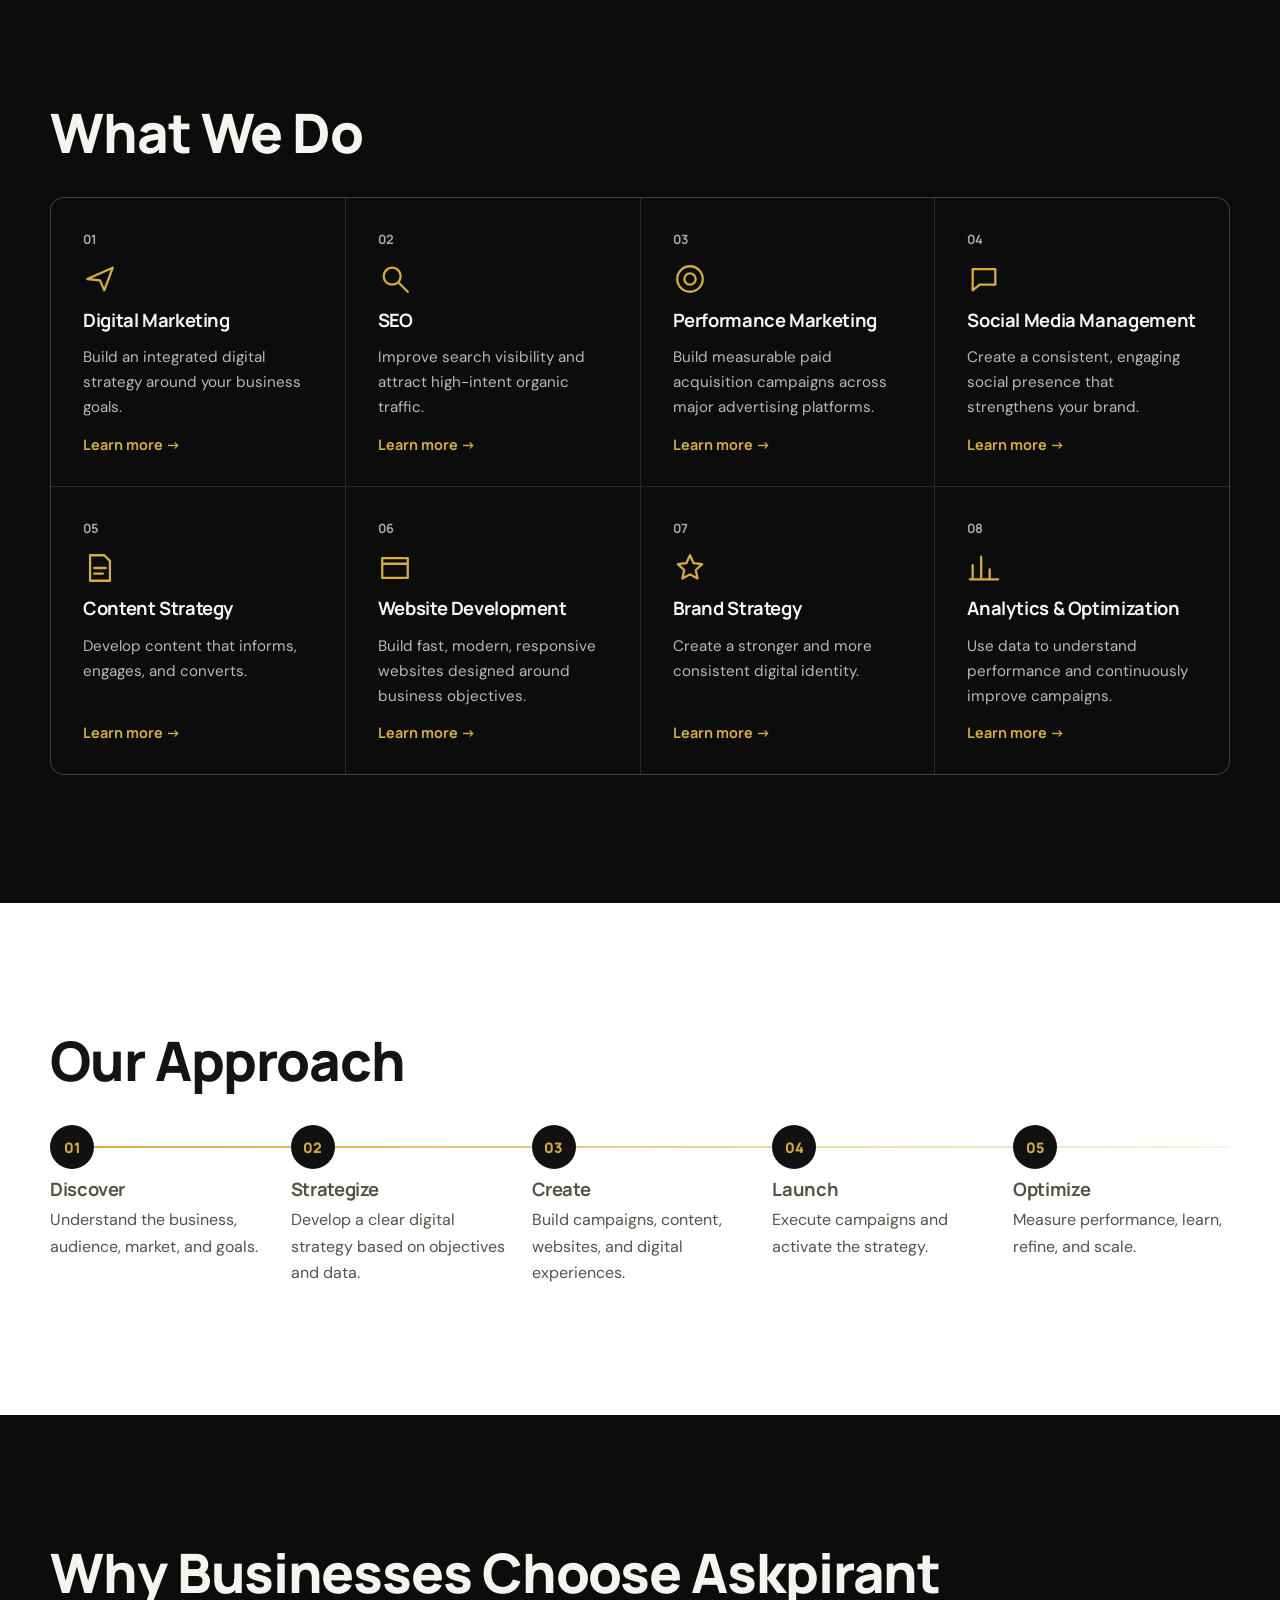
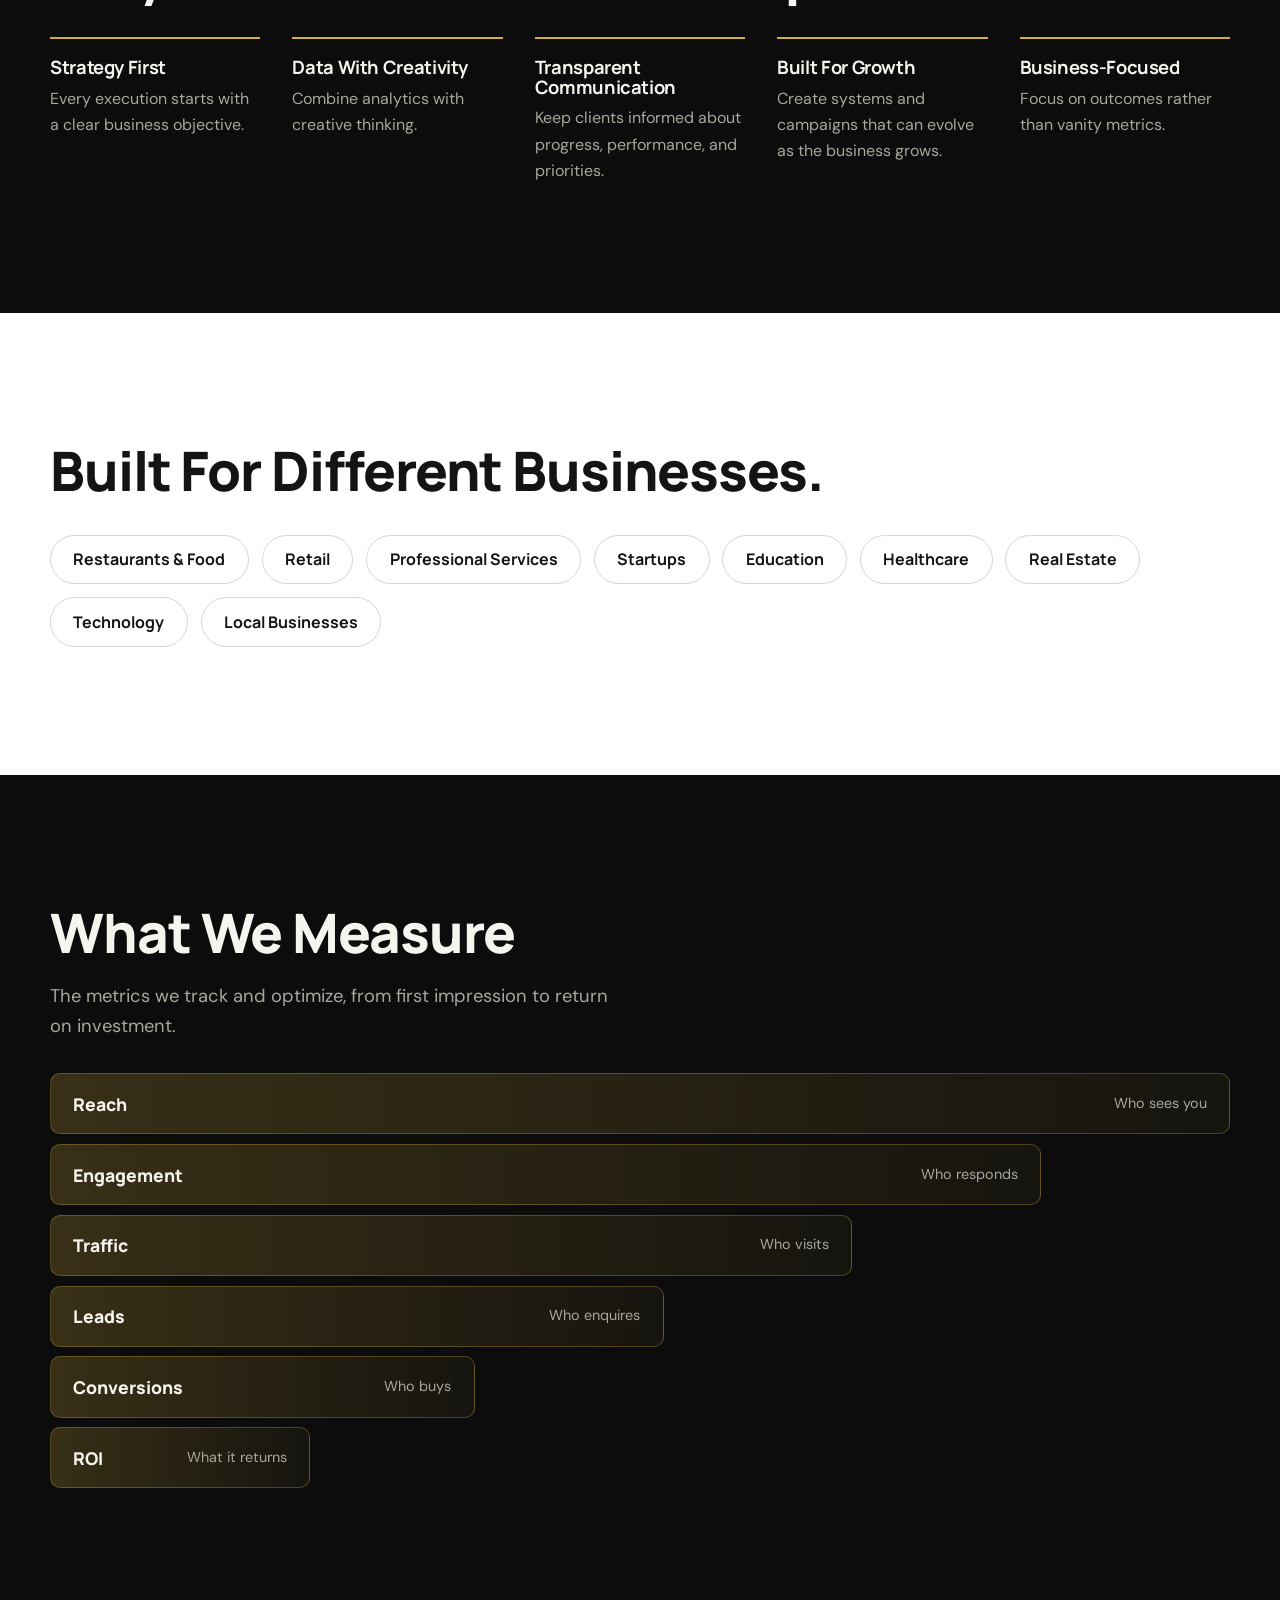
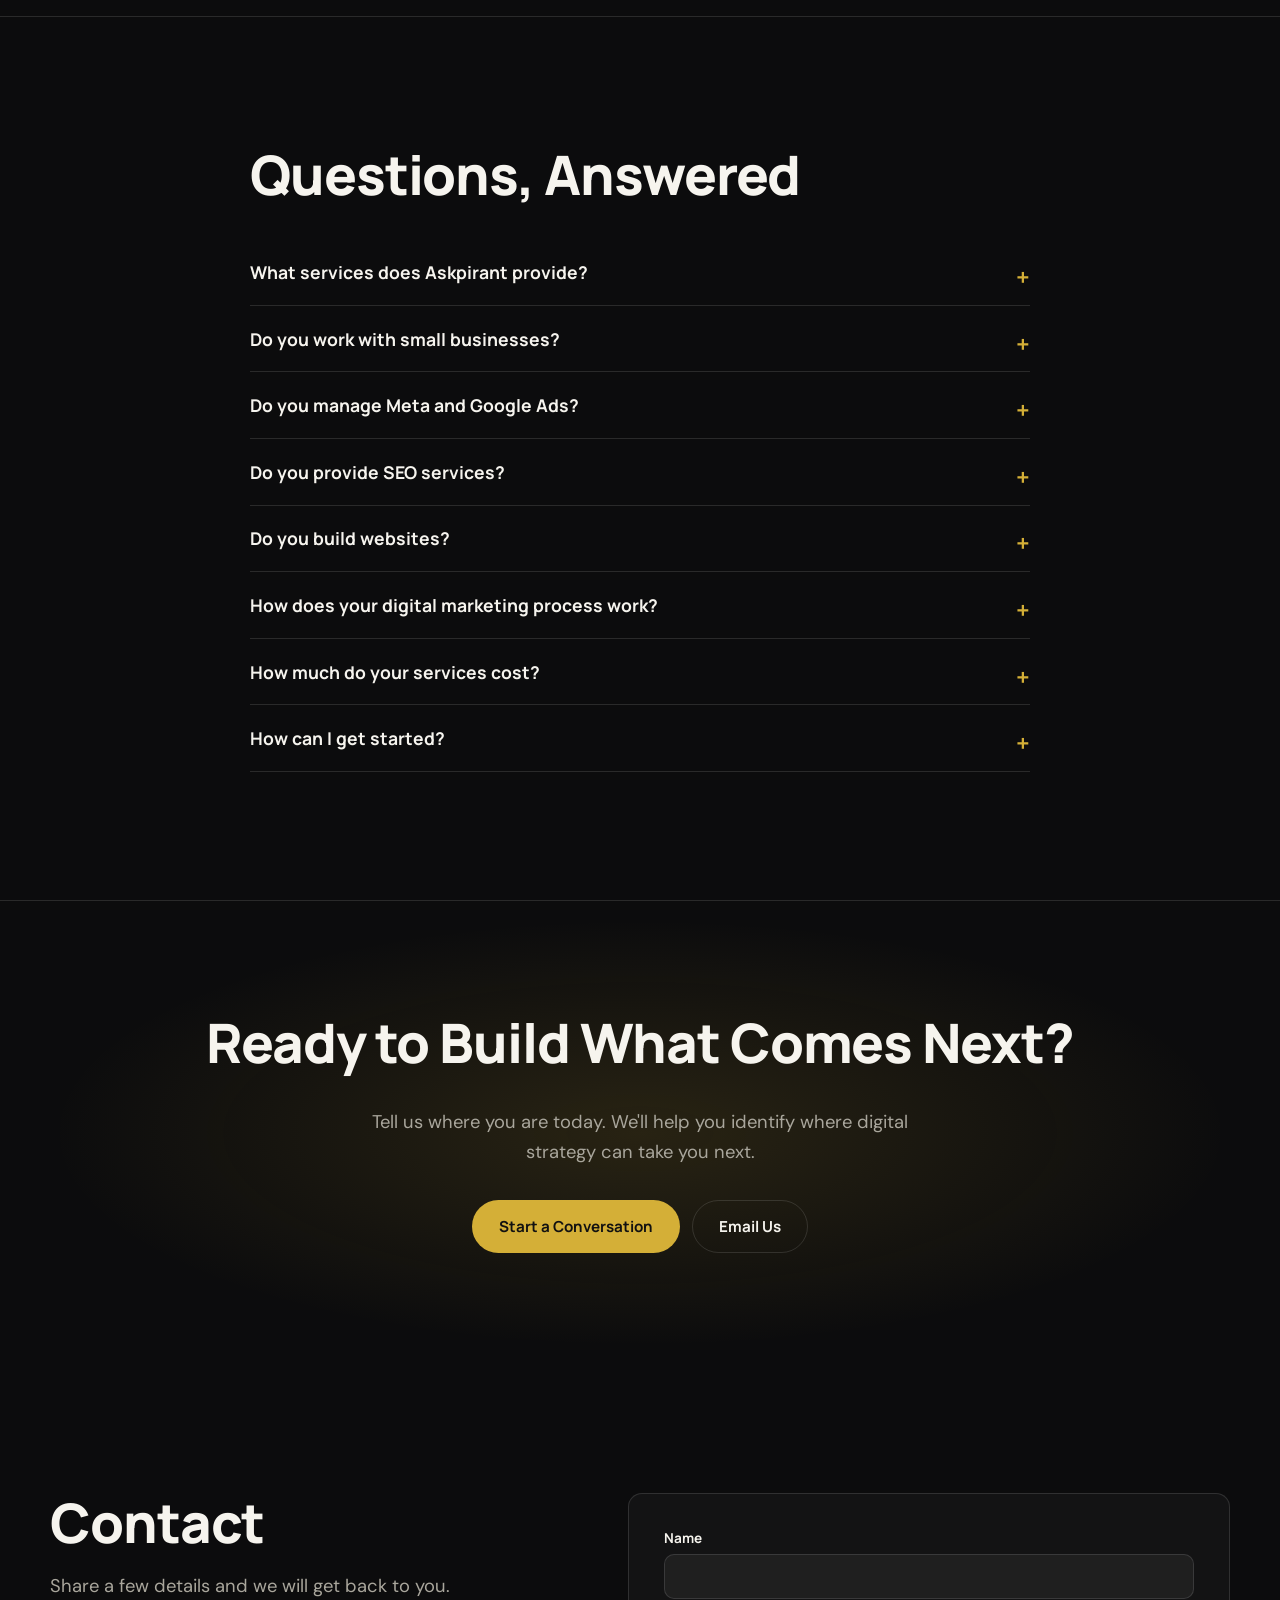
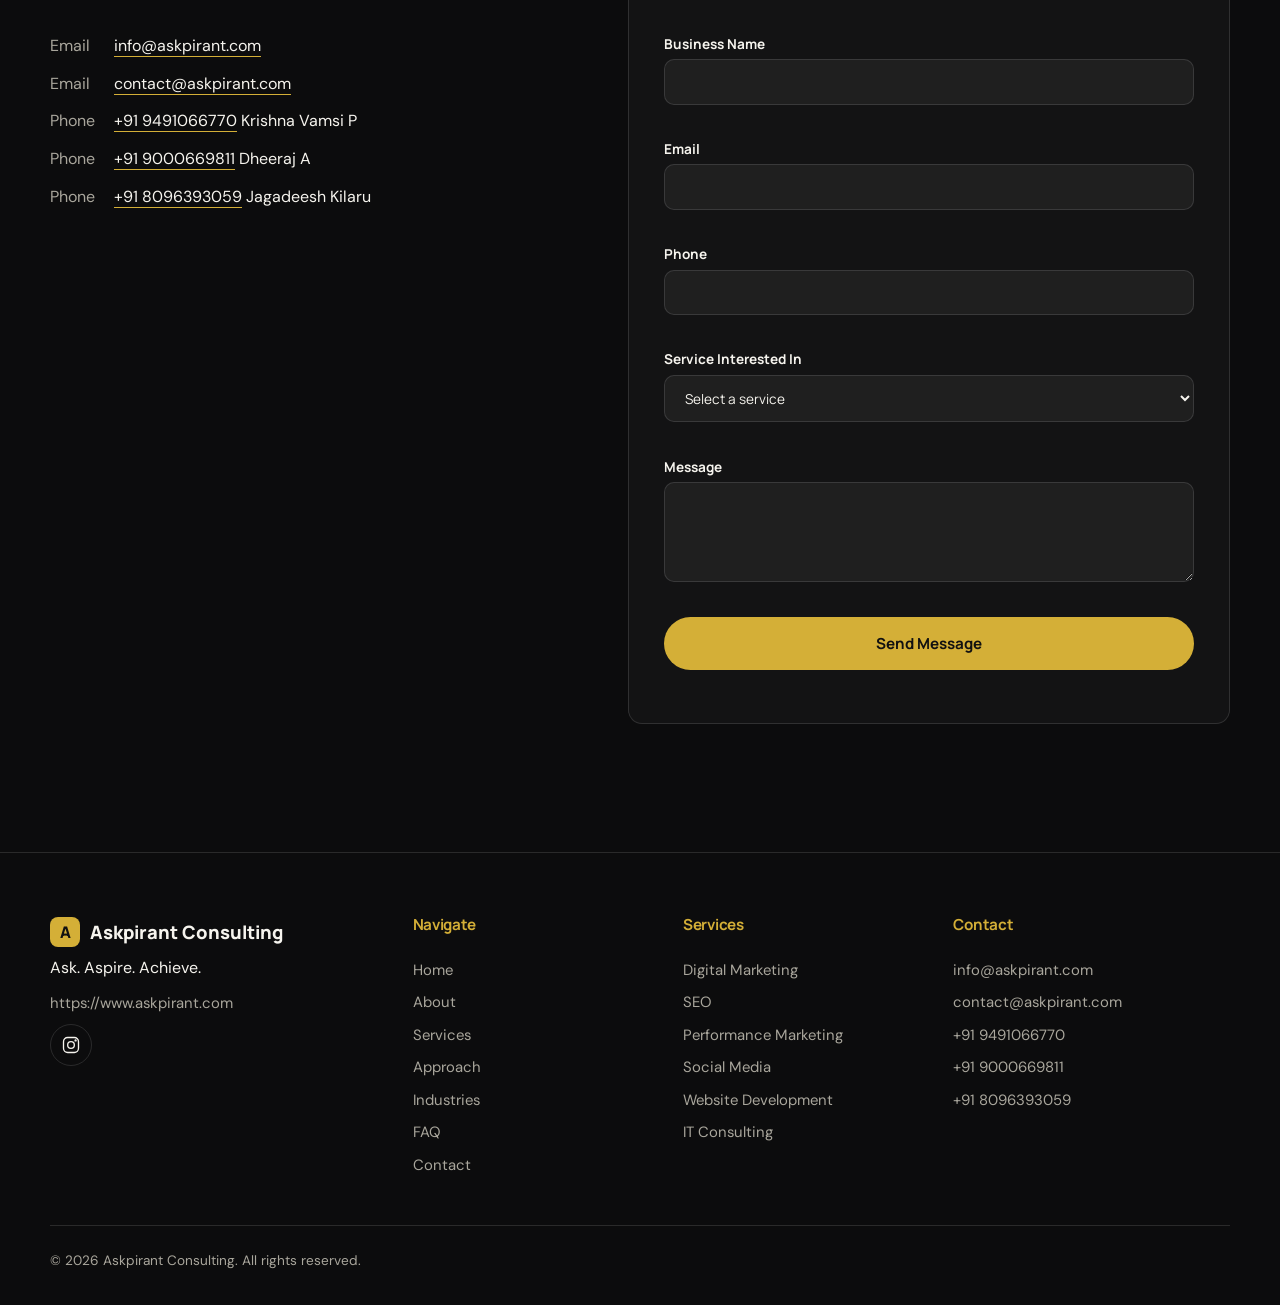
==== commit bc3b5b17: "index.html" ====
--- a/index.html
+++ b/index.html
@@ -21,7 +21,7 @@
 <link rel="preconnect" href="https://fonts.googleapis.com">
 <link rel="preconnect" href="https://fonts.gstatic.com" crossorigin>
 <link rel="stylesheet" href="https://fonts.googleapis.com/css2?family=DM+Sans:wght@400;500&family=Manrope:wght@500;700;800&display=swap">
-<link rel="stylesheet" href="/styles.css">
+<link rel="stylesheet" href="/styles.css?v=3">
 <script type="application/ld+json">{"@context":"https://schema.org","@type":"ProfessionalService","name":"Askpirant Consulting LLP","url":"https://www.askpirant.com","slogan":"Ask. Aspire. Achieve.","email":"info@askpirant.com","telephone":"+91 9491066770","sameAs":["https://www.instagram.com/askpirant_consulting"]}</script>
 </head>
 <body>
@@ -167,7 +167,7 @@
 <label>Name<input name="name" required autocomplete="name"><small></small></label>
 <label>Business Name<input name="business" autocomplete="organization"><small></small></label>
 <label>Email<input name="email" type="email" required autocomplete="email"><small></small></label>
-<label>Phone<input name="phone" type="tel" autocomplete="tel"><small></small></label>
+<label>Phone<input name="phone" type="tel" required autocomplete="tel"><small></small></label>
 <label>Service Interested In<select name="service" required><option value="">Select a service</option><option>Digital Marketing</option><option>SEO</option><option>Meta Ads</option><option>Google Ads</option><option>Social Media</option><option>Website Development</option><option>Branding</option><option>IT Consulting</option><option>Other</option></select><small></small></label>
 <label>Message<textarea name="message" rows="4" required></textarea><small></small></label>
 <button class="btn btn-gold" type="submit">Send Message</button>
@@ -186,6 +186,6 @@
 <p class="copy">&copy; 2026 Askpirant Consulting. All rights reserved.</p>
 </div></footer>
 <dialog id="svc" aria-labelledby="svc-t"><div class="in"><button class="x" type="button" aria-label="Close">&times;</button><svg class="ic"><use href="#i-dm"/></svg><h3 id="svc-t"></h3><p id="svc-d"></p><h4>How Askpirant can help</h4><ul id="svc-l"></ul><a class="btn btn-gold" id="svc-c" href="#contact">Discuss this service</a></div></dialog>
-<script src="/main.js" defer></script>
+<script src="/main.js?v=3" defer></script>
 </body>
 </html>
--- a/styles.css
+++ b/styles.css
@@ -93,3 +93,23 @@
 dialog ul{list-style:none;padding:0;display:grid;gap:.6rem}dialog li{padding-left:1.4rem;position:relative}dialog li:before{content:"";position:absolute;left:0;top:.75em;width:.8rem;height:2px;background:var(--gold)}
 dialog .btn{margin-top:.6rem}
 .x{position:absolute;top:10px;right:12px;width:40px;height:40px;border:0;border-radius:50%;background:transparent;color:var(--ink);font-size:1.7rem;line-height:1;cursor:pointer}.x:hover{background:rgba(255,255,255,.08)}
+/* Service cards */
+.card h3 {
+  color: #f5f5f5;
+  font-weight: 700;
+}
+
+.card p {
+  color: #b8b8b8;
+}
+
+.card .n {
+  color: #a8a8a8;
+}
+
+.card .go {
+  color: #d4af37;
+}
+.card {
+  border-color: rgba(255, 255, 255, 0.18);
+}
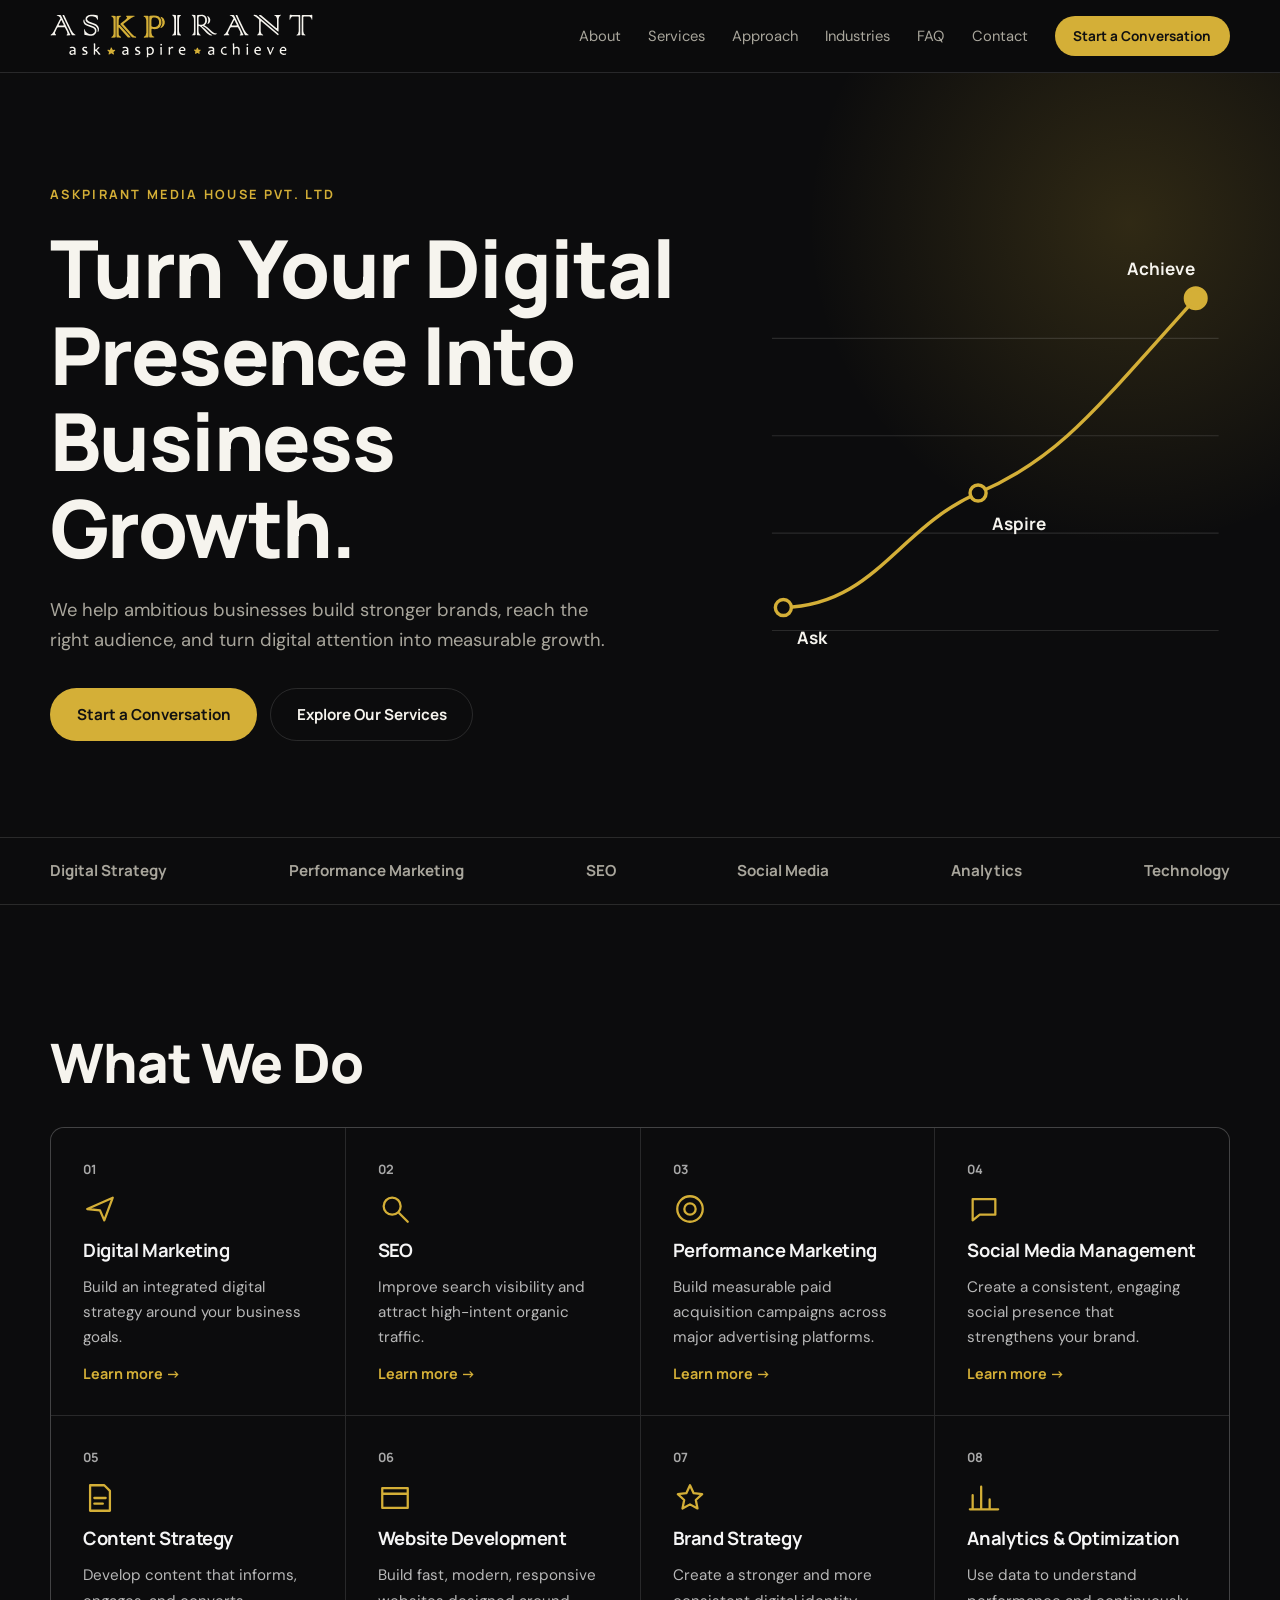
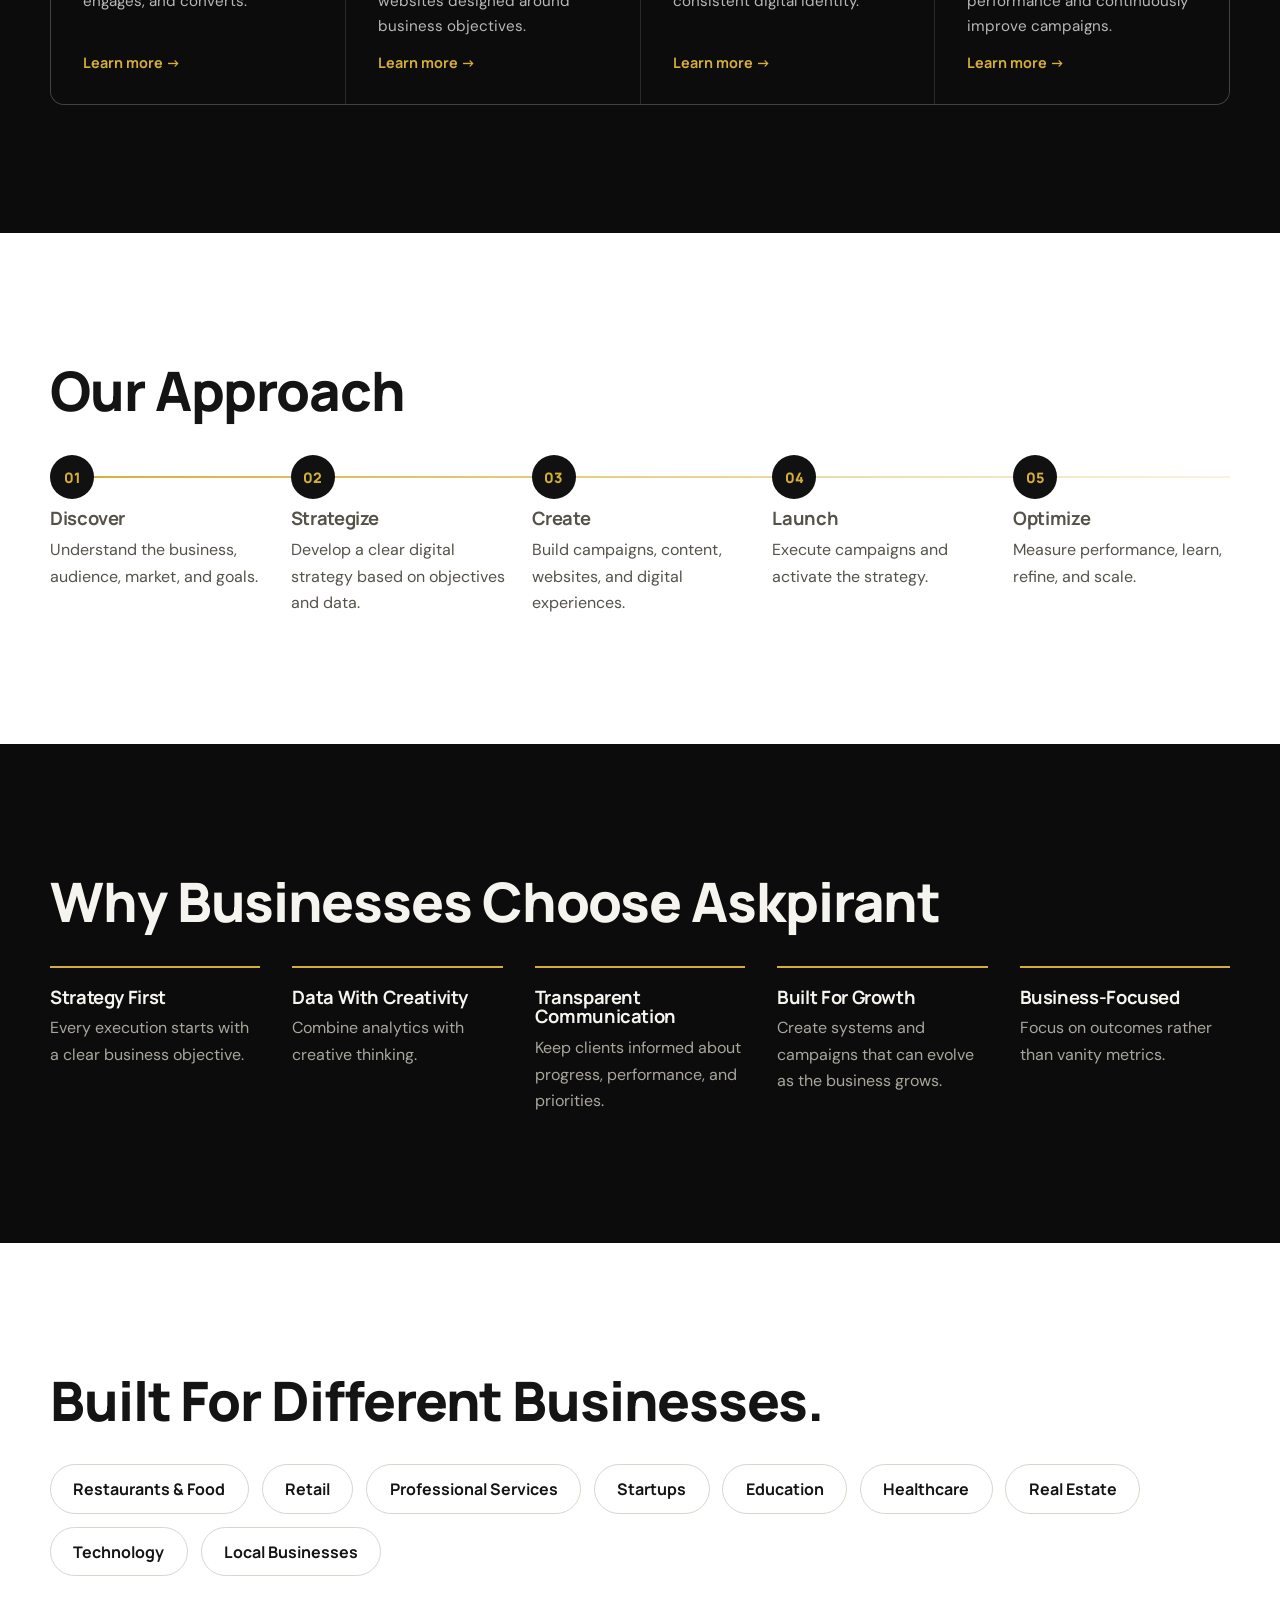
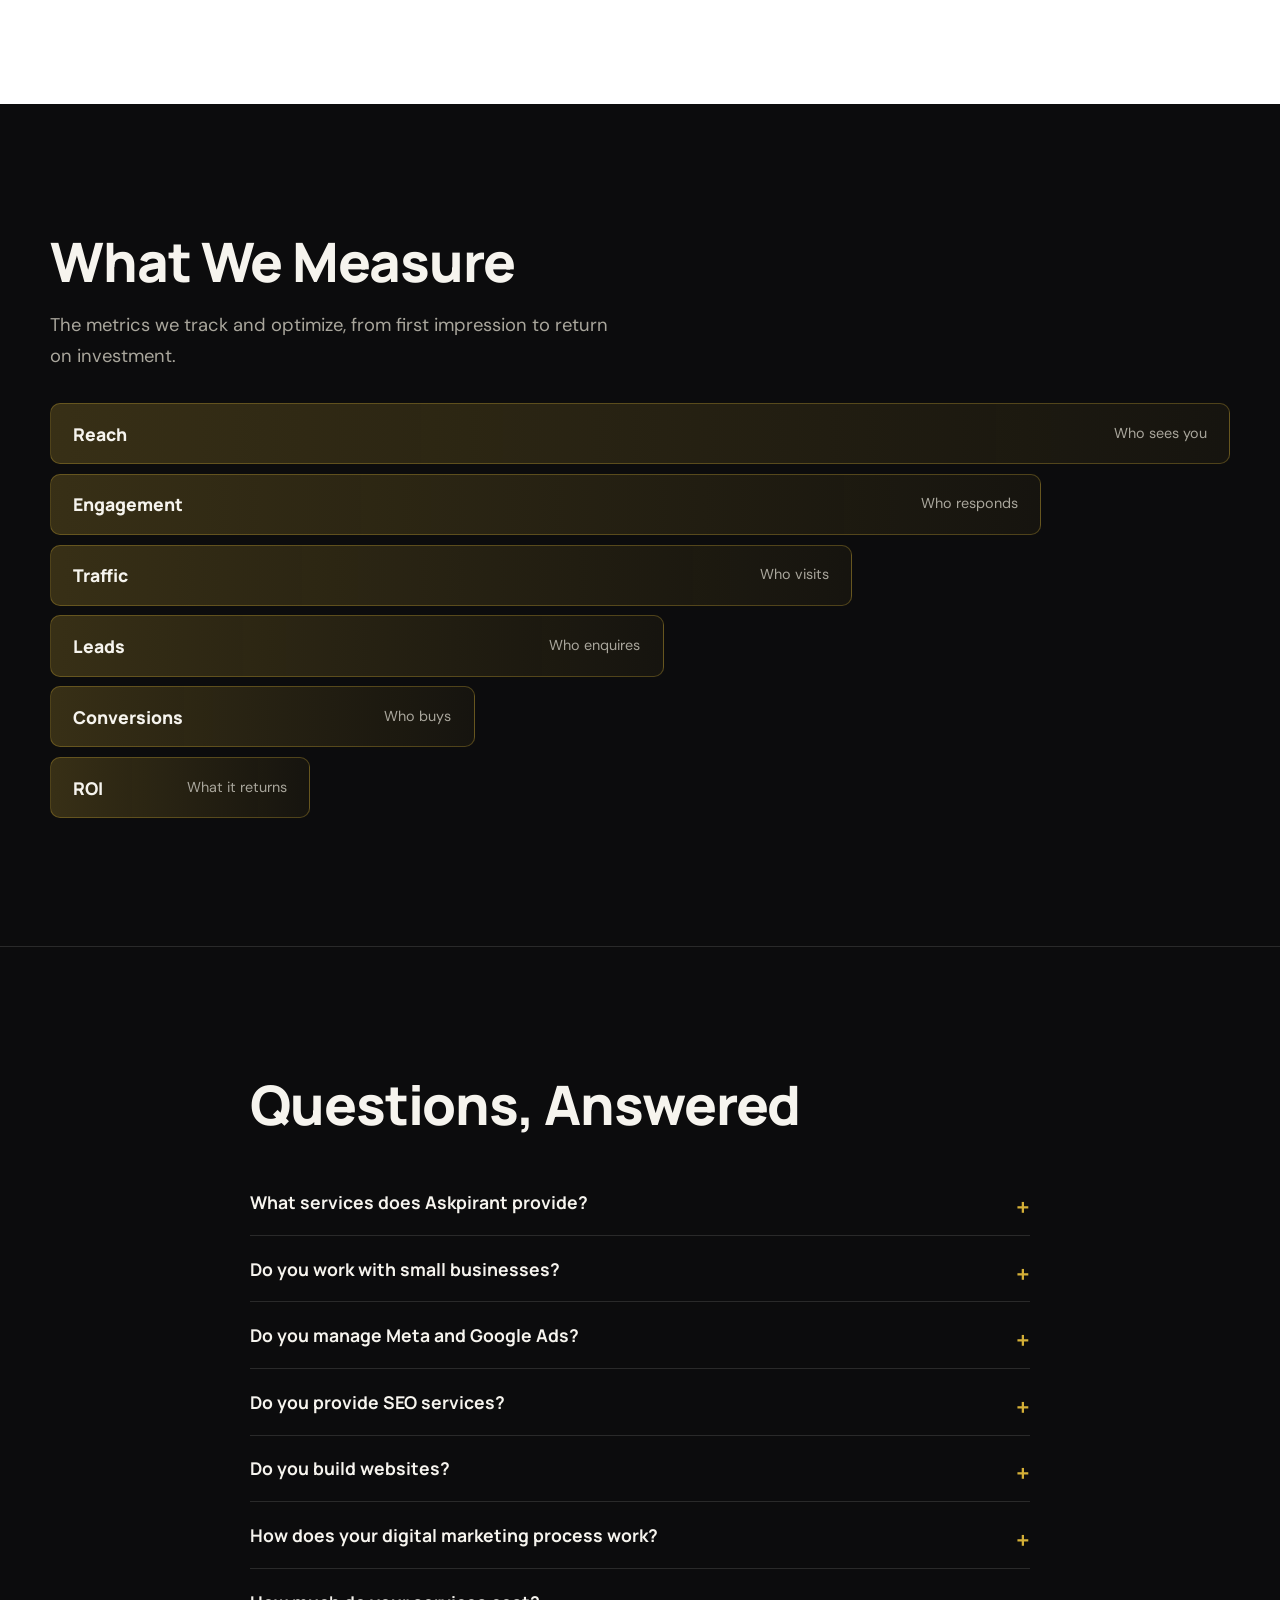
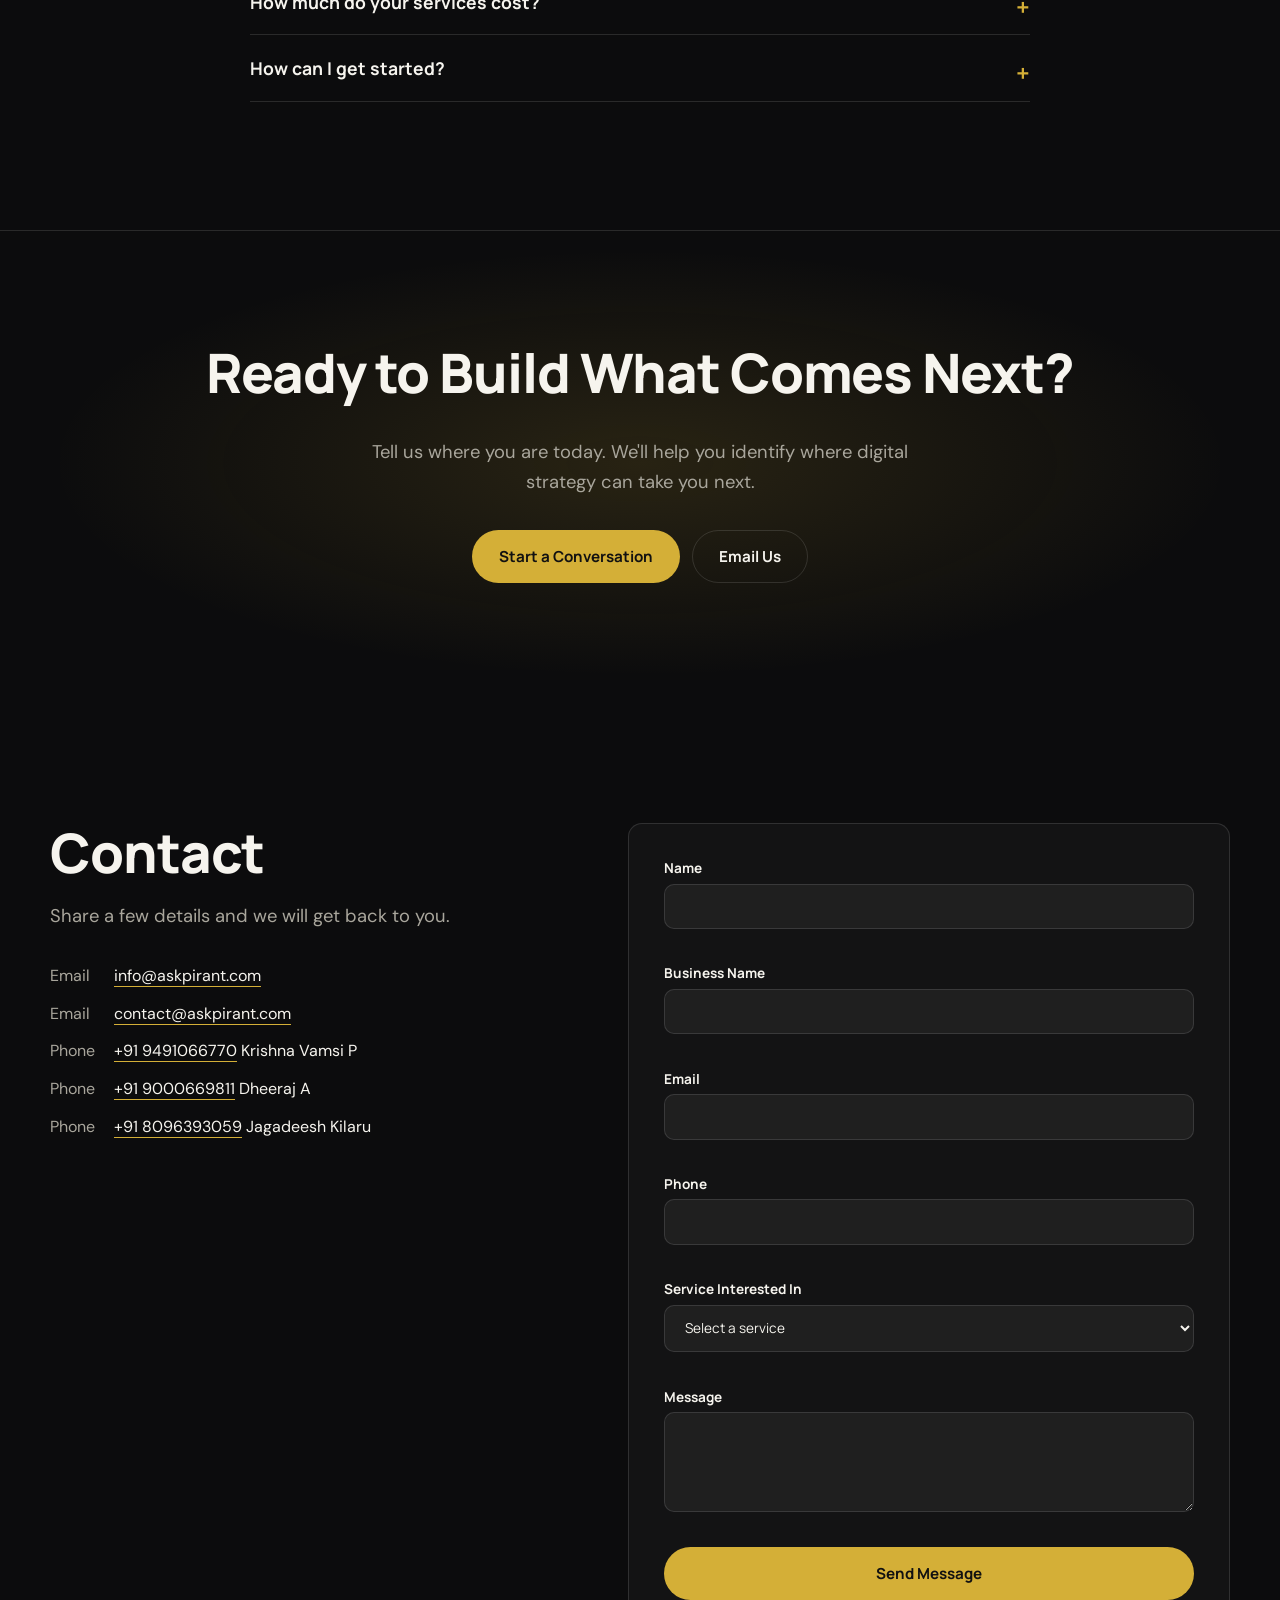
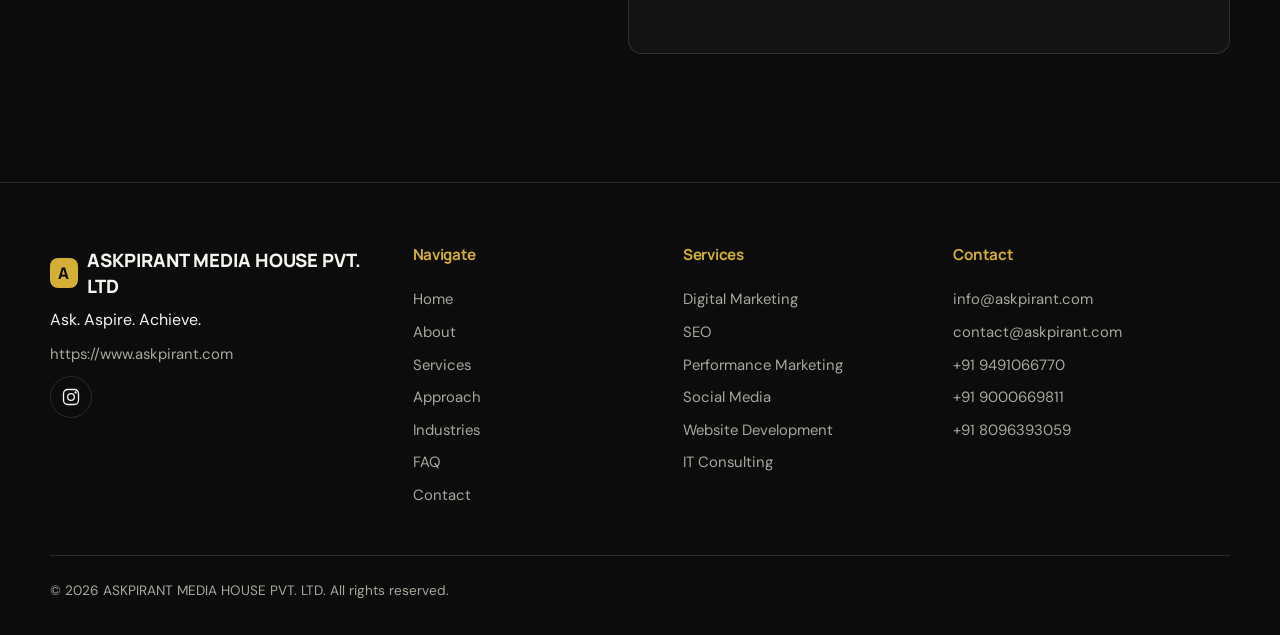
==== commit 2011f03f: "Add files via upload" ====
--- a/index.html
+++ b/index.html
@@ -3,26 +3,26 @@
 <head>
 <meta charset="utf-8">
 <meta name="viewport" content="width=device-width,initial-scale=1">
-<title>Askpirant Consulting LLP | Digital Marketing &amp; IT Consulting</title>
-<meta name="description" content="Askpirant Consulting helps businesses grow through digital marketing, SEO, performance marketing, social media, website development, and technology consulting.">
+<title>ASKPIRANT MEDIA HOUSE PVT. LTD | Digital Marketing &amp; IT Consulting</title>
+<meta name="description" content="ASKPIRANT MEDIA HOUSE PVT. LTD helps businesses grow through digital marketing, SEO, performance marketing, social media, website development, and technology consulting.">
 <link rel="canonical" href="https://www.askpirant.com/">
 <meta name="theme-color" content="#0c0c0d">
 <link rel="icon" href="/favicon.svg" type="image/svg+xml">
 <meta property="og:type" content="website">
-<meta property="og:site_name" content="Askpirant Consulting">
-<meta property="og:title" content="Askpirant Consulting LLP | Digital Marketing &amp; IT Consulting">
+<meta property="og:site_name" content="ASKPIRANT MEDIA HOUSE PVT. LTD">
+<meta property="og:title" content="ASKPIRANT MEDIA HOUSE PVT. LTD | Digital Marketing &amp; IT Consulting">
 <meta property="og:description" content="Digital marketing, SEO, performance marketing, social media, website development and technology consulting.">
 <meta property="og:url" content="https://www.askpirant.com/">
 <meta property="og:image" content="https://www.askpirant.com/og.png">
 <meta name="twitter:card" content="summary_large_image">
-<meta name="twitter:title" content="Askpirant Consulting LLP | Digital Marketing &amp; IT Consulting">
+<meta name="twitter:title" content="ASKPIRANT MEDIA HOUSE PVT. LTD | Digital Marketing &amp; IT Consulting">
 <meta name="twitter:description" content="Ask. Aspire. Achieve. Digital strategy that turns attention into measurable growth.">
 <meta name="twitter:image" content="https://www.askpirant.com/og.png">
 <link rel="preconnect" href="https://fonts.googleapis.com">
 <link rel="preconnect" href="https://fonts.gstatic.com" crossorigin>
 <link rel="stylesheet" href="https://fonts.googleapis.com/css2?family=DM+Sans:wght@400;500&family=Manrope:wght@500;700;800&display=swap">
 <link rel="stylesheet" href="/styles.css?v=3">
-<script type="application/ld+json">{"@context":"https://schema.org","@type":"ProfessionalService","name":"Askpirant Consulting LLP","url":"https://www.askpirant.com","slogan":"Ask. Aspire. Achieve.","email":"info@askpirant.com","telephone":"+91 9491066770","sameAs":["https://www.instagram.com/askpirant_consulting"]}</script>
+<script type="application/ld+json">{"@context":"https://schema.org","@type":"ProfessionalService","name":"ASKPIRANT MEDIA HOUSE PVT. LTD","url":"https://www.askpirant.com","slogan":"Ask. Aspire. Achieve.","email":"info@askpirant.com","telephone":"+91 9491066770","sameAs":["https://www.instagram.com/askpirant_consulting"]}</script>
 </head>
 <body>
 <svg width="0" height="0" style="position:absolute" aria-hidden="true"><defs>
@@ -39,7 +39,7 @@
 <a class="skip" href="#main">Skip to content</a>
 <header class="nav" id="nav">
 <div class="wrap nav-in">
-<a class="logo" href="#home" aria-label="Askpirant Consulting home"><img src="/logo.svg" alt="Askpirant: ask, aspire, achieve" width="316" height="53" decoding="async"></a>
+<a class="logo" href="#home" aria-label="ASKPIRANT MEDIA HOUSE PVT. LTD home"><img src="/logo.svg" alt="Askpirant: ask, aspire, achieve" width="316" height="53" decoding="async"></a>
 <button class="burger" id="burger" aria-expanded="false" aria-controls="menu" aria-label="Open menu"><i></i><i></i></button>
 <nav id="menu" class="menu" aria-label="Primary">
 <a href="#about">About</a><a href="#services">Services</a><a href="#approach">Approach</a><a href="#industries">Industries</a><a href="#faq">FAQ</a><a href="#contact">Contact</a>
@@ -52,7 +52,7 @@
 <div class="glow"></div>
 <div class="wrap hero-in">
 <div>
-<p class="eyebrow">ASKPIRANT CONSULTING</p>
+<p class="eyebrow">ASKPIRANT MEDIA HOUSE PVT. LTD</p>
 <h1>Turn Your Digital Presence Into Business Growth.</h1>
 <p class="lead">We help ambitious businesses build stronger brands, reach the right audience, and turn digital attention into measurable growth.</p>
 <div class="cta"><a class="btn btn-gold" href="#contact">Start a Conversation</a><a class="btn btn-ghost" href="#services">Explore Our Services</a></div>
@@ -72,13 +72,7 @@
 <section class="strip d" aria-label="Capabilities"><div class="wrap"><ul>
 <li>Digital Strategy</li><li>Performance Marketing</li><li>SEO</li><li>Social Media</li><li>Analytics</li><li>Technology</li></ul></div></section>
 
-<section class="sec l" id="about"><div class="wrap split">
-<div class="rv"><h2>Built Around Your Growth.</h2></div>
-<div class="rv">
-<p class="big">Askpirant is a digital marketing and IT consulting partner. We work alongside businesses, not just for them.</p>
-<p>We start with strategy, make decisions with data, and bring creative thinking to every channel. The goal is measurable outcomes and long-term growth, not activity for its own sake.</p>
-<ul class="ticks"><li>Strategy before execution</li><li>Data-driven decisions</li><li>Creative thinking</li><li>Measurable outcomes</li><li>Long-term business growth</li></ul>
-</div></div></section>
+
 
 <section class="sec d" id="services"><div class="wrap">
 <h2 class="rv">What We Do</h2>
@@ -177,13 +171,13 @@
 
 <footer class="foot d"><div class="wrap">
 <div class="fgrid">
-<div><a class="logo" href="#home"><span class="mark">A</span>Askpirant Consulting</a><p>Ask. Aspire. Achieve.</p><p><a href="https://www.askpirant.com">https://www.askpirant.com</a></p>
+<div><a class="logo" href="#home"><span class="mark">A</span>ASKPIRANT MEDIA HOUSE PVT. LTD</a><p>Ask. Aspire. Achieve.</p><p><a href="https://www.askpirant.com">https://www.askpirant.com</a></p>
 <a class="soc" href="https://www.instagram.com/askpirant_consulting" target="_blank" rel="noopener" aria-label="Askpirant on Instagram"><svg><use href="#i-ig"/></svg></a></div>
 <nav aria-label="Footer"><h3>Navigate</h3><a href="#home">Home</a><a href="#about">About</a><a href="#services">Services</a><a href="#approach">Approach</a><a href="#industries">Industries</a><a href="#faq">FAQ</a><a href="#contact">Contact</a></nav>
 <div><h3>Services</h3><a href="#services">Digital Marketing</a><a href="#services">SEO</a><a href="#services">Performance Marketing</a><a href="#services">Social Media</a><a href="#services">Website Development</a><a href="#contact">IT Consulting</a></div>
 <div><h3>Contact</h3><a href="mailto:info@askpirant.com">info@askpirant.com</a><a href="mailto:contact@askpirant.com">contact@askpirant.com</a><a href="tel:+919491066770">+91 9491066770</a><a href="tel:+919000669811">+91 9000669811</a><a href="tel:+918096393059">+91 8096393059</a></div>
 </div>
-<p class="copy">&copy; 2026 Askpirant Consulting. All rights reserved.</p>
+<p class="copy">&copy; 2026 ASKPIRANT MEDIA HOUSE PVT. LTD. All rights reserved.</p>
 </div></footer>
 <dialog id="svc" aria-labelledby="svc-t"><div class="in"><button class="x" type="button" aria-label="Close">&times;</button><svg class="ic"><use href="#i-dm"/></svg><h3 id="svc-t"></h3><p id="svc-d"></p><h4>How Askpirant can help</h4><ul id="svc-l"></ul><a class="btn btn-gold" id="svc-c" href="#contact">Discuss this service</a></div></dialog>
 <script src="/main.js?v=3" defer></script>
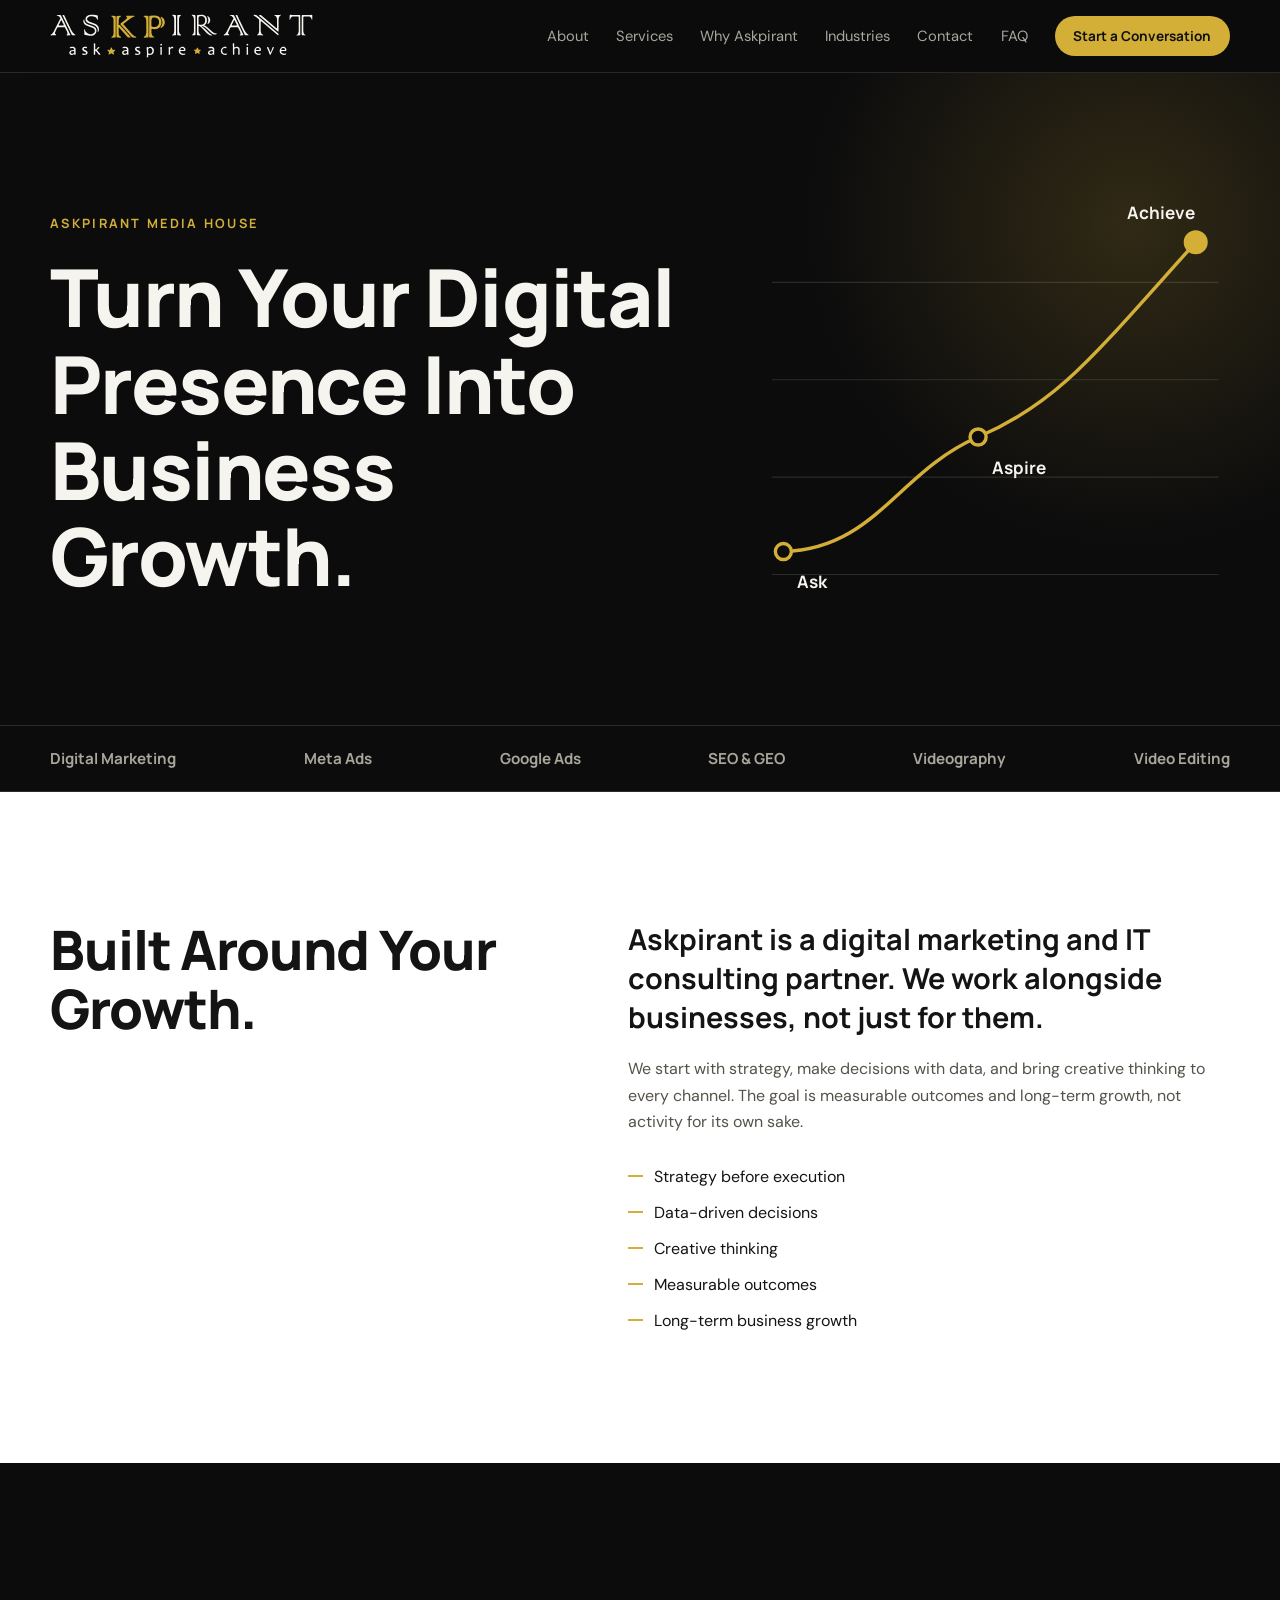
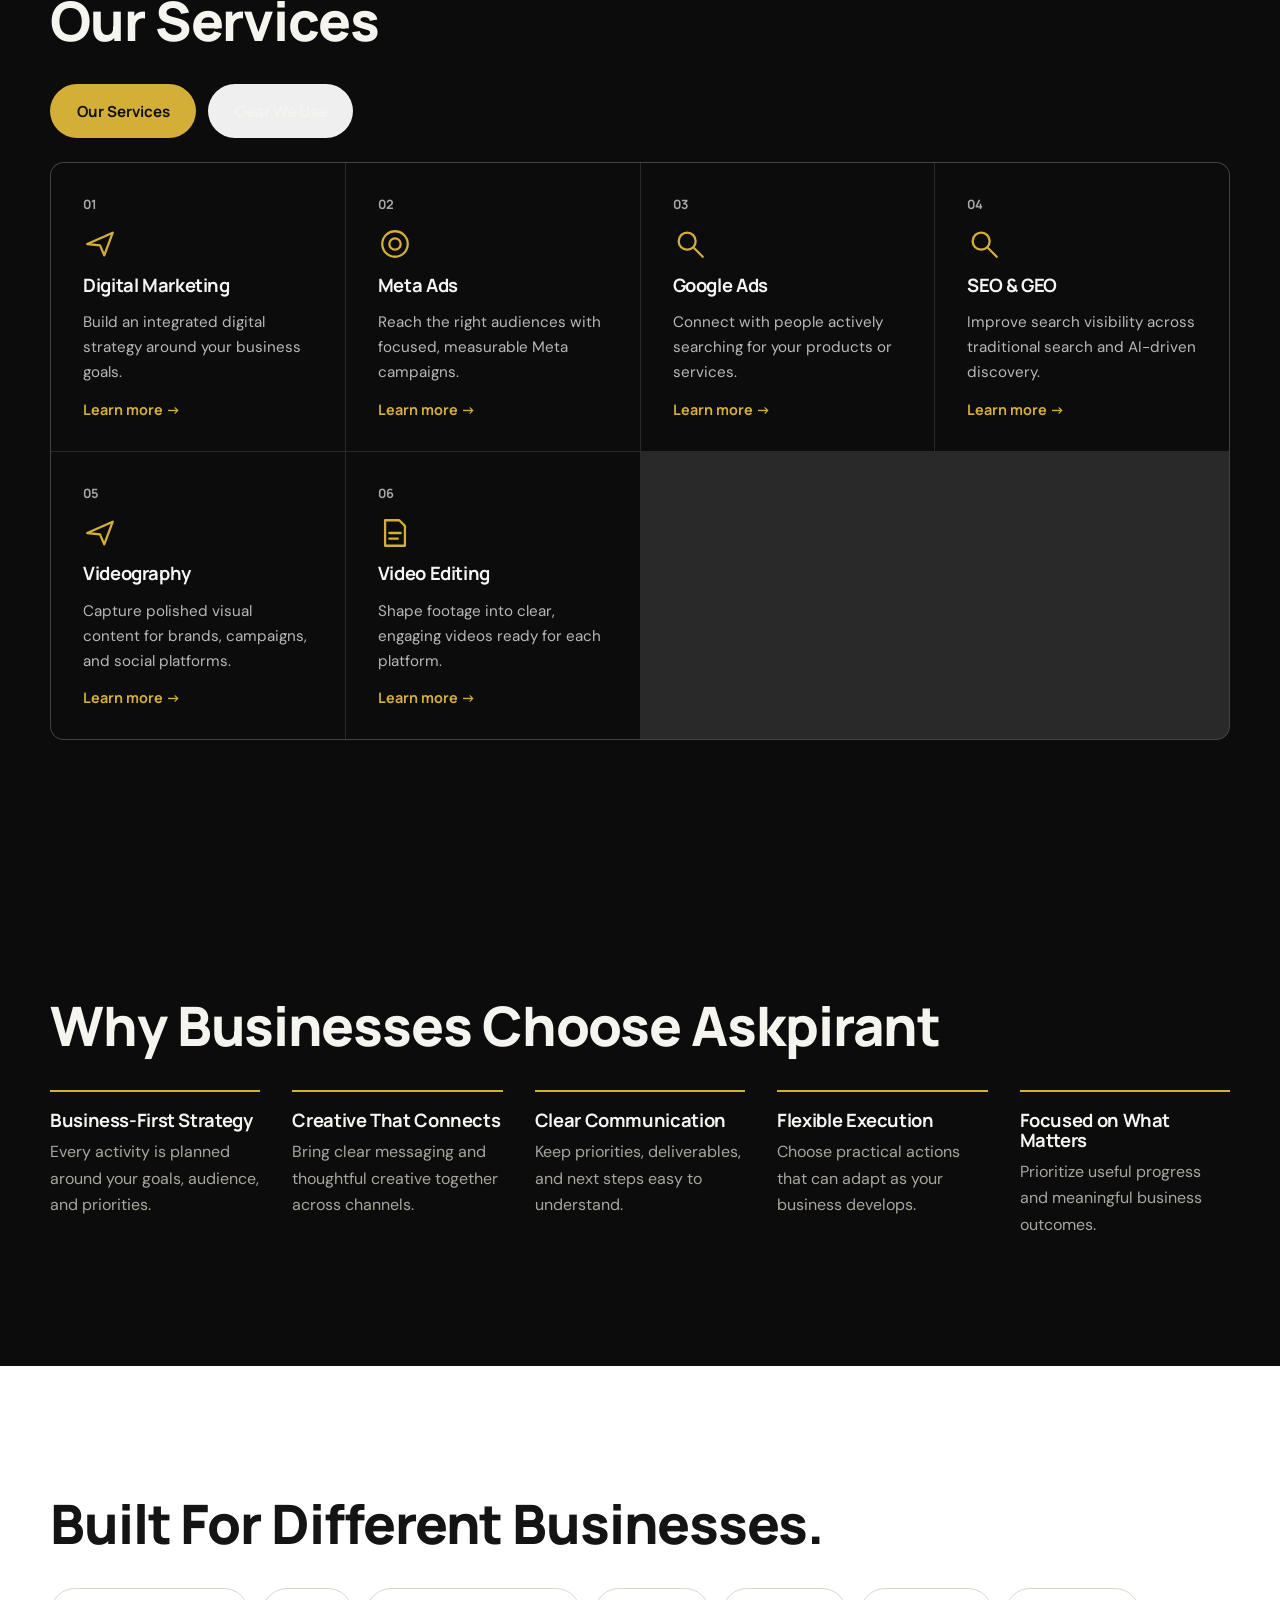
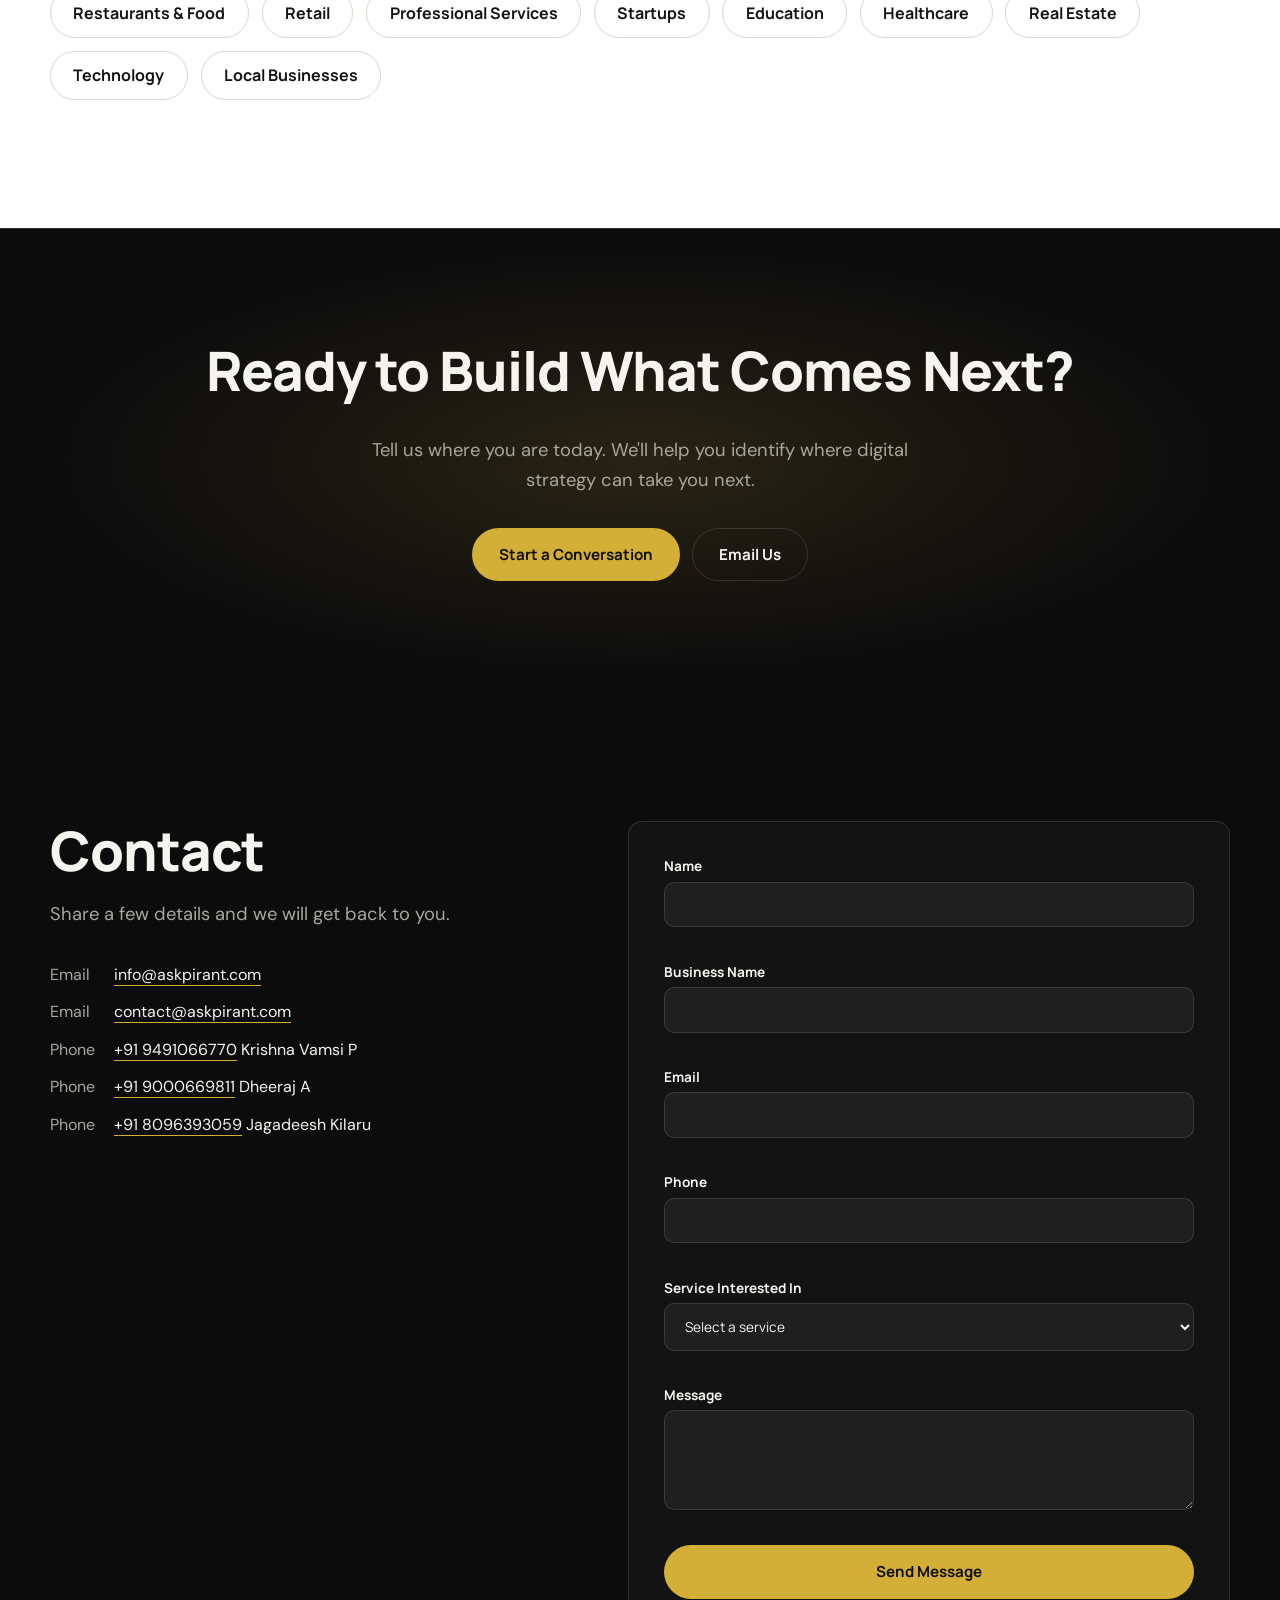
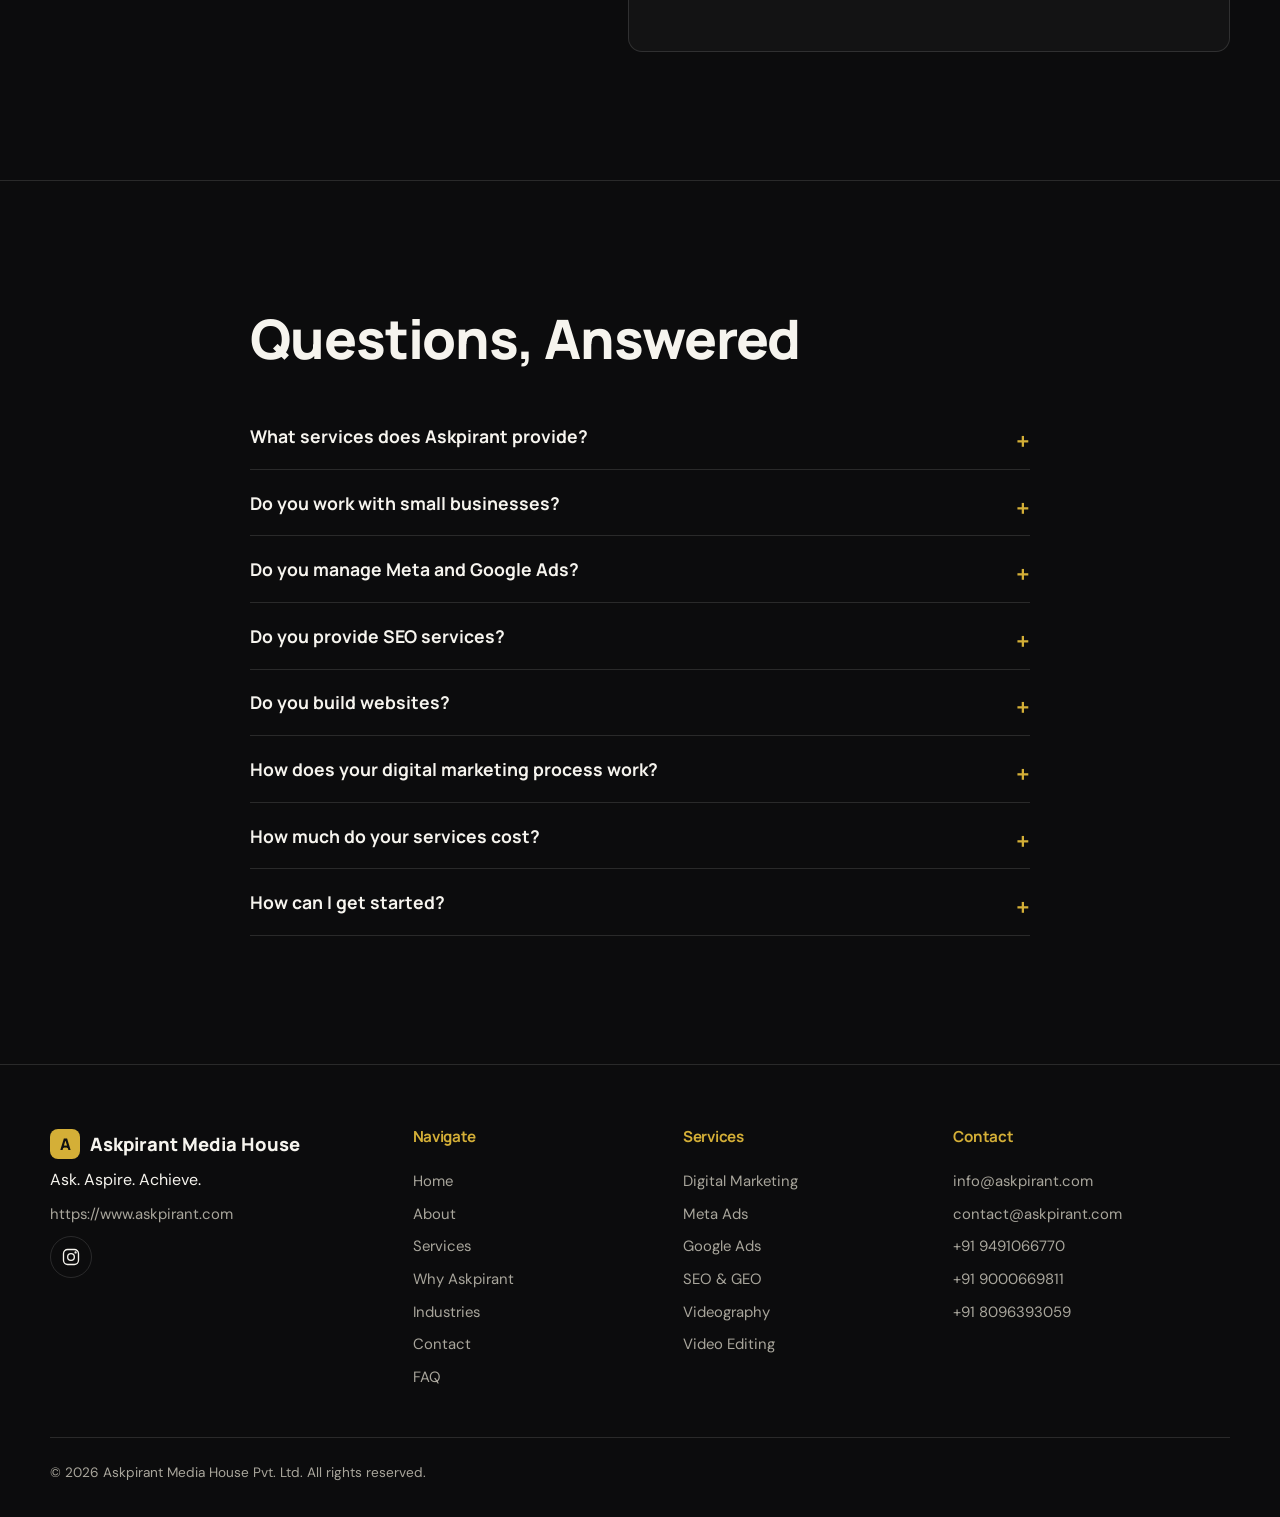
==== commit b1d82ba3: "Add files via upload" ====
--- a/index.html
+++ b/index.html
@@ -3,26 +3,26 @@
 <head>
 <meta charset="utf-8">
 <meta name="viewport" content="width=device-width,initial-scale=1">
-<title>ASKPIRANT MEDIA HOUSE PVT. LTD | Digital Marketing &amp; IT Consulting</title>
-<meta name="description" content="ASKPIRANT MEDIA HOUSE PVT. LTD helps businesses grow through digital marketing, SEO, performance marketing, social media, website development, and technology consulting.">
+<title>Askpirant Media House Pvt. Ltd. | Digital Marketing &amp; IT Consulting</title>
+<meta name="description" content="Askpirant Media House helps businesses grow through digital marketing, SEO, performance marketing, social media, website development, and technology consulting.">
 <link rel="canonical" href="https://www.askpirant.com/">
 <meta name="theme-color" content="#0c0c0d">
 <link rel="icon" href="/favicon.svg" type="image/svg+xml">
 <meta property="og:type" content="website">
-<meta property="og:site_name" content="ASKPIRANT MEDIA HOUSE PVT. LTD">
-<meta property="og:title" content="ASKPIRANT MEDIA HOUSE PVT. LTD | Digital Marketing &amp; IT Consulting">
-<meta property="og:description" content="Digital marketing, SEO, performance marketing, social media, website development and technology consulting.">
+<meta property="og:site_name" content="Askpirant Media House">
+<meta property="og:title" content="Askpirant Media House Pvt. Ltd. | Digital Marketing &amp; IT Consulting">
+<meta property="og:description" content="Digital Marketing, Meta Ads, Google Ads, SEO & GEO, Videography, and Video Editing.">
 <meta property="og:url" content="https://www.askpirant.com/">
 <meta property="og:image" content="https://www.askpirant.com/og.png">
 <meta name="twitter:card" content="summary_large_image">
-<meta name="twitter:title" content="ASKPIRANT MEDIA HOUSE PVT. LTD | Digital Marketing &amp; IT Consulting">
+<meta name="twitter:title" content="Askpirant Media House Pvt. Ltd. | Digital Marketing &amp; IT Consulting">
 <meta name="twitter:description" content="Ask. Aspire. Achieve. Digital strategy that turns attention into measurable growth.">
 <meta name="twitter:image" content="https://www.askpirant.com/og.png">
 <link rel="preconnect" href="https://fonts.googleapis.com">
 <link rel="preconnect" href="https://fonts.gstatic.com" crossorigin>
 <link rel="stylesheet" href="https://fonts.googleapis.com/css2?family=DM+Sans:wght@400;500&family=Manrope:wght@500;700;800&display=swap">
 <link rel="stylesheet" href="/styles.css?v=3">
-<script type="application/ld+json">{"@context":"https://schema.org","@type":"ProfessionalService","name":"ASKPIRANT MEDIA HOUSE PVT. LTD","url":"https://www.askpirant.com","slogan":"Ask. Aspire. Achieve.","email":"info@askpirant.com","telephone":"+91 9491066770","sameAs":["https://www.instagram.com/askpirant_consulting"]}</script>
+<script type="application/ld+json">{"@context":"https://schema.org","@type":"ProfessionalService","name":"Askpirant Media House Pvt. Ltd.","url":"https://www.askpirant.com","slogan":"Ask. Aspire. Achieve.","email":"info@askpirant.com","telephone":"+91 9491066770","sameAs":["https://www.instagram.com/askpirant_consulting"]}</script>
 </head>
 <body>
 <svg width="0" height="0" style="position:absolute" aria-hidden="true"><defs>
@@ -39,10 +39,10 @@
 <a class="skip" href="#main">Skip to content</a>
 <header class="nav" id="nav">
 <div class="wrap nav-in">
-<a class="logo" href="#home" aria-label="ASKPIRANT MEDIA HOUSE PVT. LTD home"><img src="/logo.svg" alt="Askpirant: ask, aspire, achieve" width="316" height="53" decoding="async"></a>
+<a class="logo" href="#home" aria-label="Askpirant Media House home"><img src="/logo.svg" alt="Askpirant: ask, aspire, achieve" width="316" height="53" decoding="async"></a>
 <button class="burger" id="burger" aria-expanded="false" aria-controls="menu" aria-label="Open menu"><i></i><i></i></button>
 <nav id="menu" class="menu" aria-label="Primary">
-<a href="#about">About</a><a href="#services">Services</a><a href="#approach">Approach</a><a href="#industries">Industries</a><a href="#faq">FAQ</a><a href="#contact">Contact</a>
+<a href="#about">About</a><a href="#services">Services</a><a href="#why">Why Askpirant</a><a href="#industries">Industries</a><a href="#contact">Contact</a><a href="#faq">FAQ</a>
 <a class="btn btn-gold sm" href="#contact">Start a Conversation</a>
 </nav>
 </div>
@@ -52,10 +52,9 @@
 <div class="glow"></div>
 <div class="wrap hero-in">
 <div>
-<p class="eyebrow">ASKPIRANT MEDIA HOUSE PVT. LTD</p>
+<p class="eyebrow">ASKPIRANT MEDIA HOUSE</p>
 <h1>Turn Your Digital Presence Into Business Growth.</h1>
-<p class="lead">We help ambitious businesses build stronger brands, reach the right audience, and turn digital attention into measurable growth.</p>
-<div class="cta"><a class="btn btn-gold" href="#contact">Start a Conversation</a><a class="btn btn-ghost" href="#services">Explore Our Services</a></div>
+
 </div>
 <figure class="climb" aria-label="Ask, Aspire, Achieve: a rising growth line">
 <svg viewBox="0 0 420 380" role="img" aria-labelledby="ct"><title id="ct">A growth line rising through three stages: Ask, Aspire, Achieve</title>
@@ -70,41 +69,59 @@
 </section>
 
 <section class="strip d" aria-label="Capabilities"><div class="wrap"><ul>
-<li>Digital Strategy</li><li>Performance Marketing</li><li>SEO</li><li>Social Media</li><li>Analytics</li><li>Technology</li></ul></div></section>
+<li>Digital Marketing</li><li>Meta Ads</li><li>Google Ads</li><li>SEO &amp; GEO</li><li>Videography</li><li>Video Editing</li></ul></div></section>
 
-
+<section class="sec l" id="about"><div class="wrap split">
+<div class="rv"><h2>Built Around Your Growth.</h2></div>
+<div class="rv">
+<p class="big">Askpirant is a digital marketing and IT consulting partner. We work alongside businesses, not just for them.</p>
+<p>We start with strategy, make decisions with data, and bring creative thinking to every channel. The goal is measurable outcomes and long-term growth, not activity for its own sake.</p>
+<ul class="ticks"><li>Strategy before execution</li><li>Data-driven decisions</li><li>Creative thinking</li><li>Measurable outcomes</li><li>Long-term business growth</li></ul>
+</div></div></section>
 
 <section class="sec d" id="services"><div class="wrap">
-<h2 class="rv">What We Do</h2>
+<h2 class="rv">Our Services</h2>
+<div class="service-tabs" role="tablist" aria-label="Services and production gear">
+<button class="btn btn-gold" id="services-tab" type="button" role="tab" aria-selected="true" aria-controls="services-panel">Our Services</button>
+<button class="btn btn-ghost" id="gear-tab" type="button" role="tab" aria-selected="false" aria-controls="gear-panel">Gear We Use</button>
+</div>
+<div id="services-panel" role="tabpanel" aria-labelledby="services-tab">
 <div class="grid3">
 <button type="button" class="card rv" data-k="dm" data-s="Digital Marketing" aria-haspopup="dialog"><span class="n">01</span><svg class="ic"><use href="#i-dm"/></svg><h3>Digital Marketing</h3><p>Build an integrated digital strategy around your business goals.</p><span class="go">Learn more</span></button>
-<button type="button" class="card rv" data-k="seo" data-s="SEO" aria-haspopup="dialog"><span class="n">02</span><svg class="ic"><use href="#i-seo"/></svg><h3>SEO</h3><p>Improve search visibility and attract high-intent organic traffic.</p><span class="go">Learn more</span></button>
-<button type="button" class="card rv" data-k="pm" data-s="Meta Ads" aria-haspopup="dialog"><span class="n">03</span><svg class="ic"><use href="#i-pm"/></svg><h3>Performance Marketing</h3><p>Build measurable paid acquisition campaigns across major advertising platforms.</p><span class="go">Learn more</span></button>
-<button type="button" class="card rv" data-k="sm" data-s="Social Media" aria-haspopup="dialog"><span class="n">04</span><svg class="ic"><use href="#i-sm"/></svg><h3>Social Media Management</h3><p>Create a consistent, engaging social presence that strengthens your brand.</p><span class="go">Learn more</span></button>
-<button type="button" class="card rv" data-k="cs" data-s="Digital Marketing" aria-haspopup="dialog"><span class="n">05</span><svg class="ic"><use href="#i-cs"/></svg><h3>Content Strategy</h3><p>Develop content that informs, engages, and converts.</p><span class="go">Learn more</span></button>
-<button type="button" class="card rv" data-k="wd" data-s="Website Development" aria-haspopup="dialog"><span class="n">06</span><svg class="ic"><use href="#i-wd"/></svg><h3>Website Development</h3><p>Build fast, modern, responsive websites designed around business objectives.</p><span class="go">Learn more</span></button>
-<button type="button" class="card rv" data-k="bs" data-s="Branding" aria-haspopup="dialog"><span class="n">07</span><svg class="ic"><use href="#i-bs"/></svg><h3>Brand Strategy</h3><p>Create a stronger and more consistent digital identity.</p><span class="go">Learn more</span></button>
-<button type="button" class="card rv" data-k="an" data-s="Digital Marketing" aria-haspopup="dialog"><span class="n">08</span><svg class="ic"><use href="#i-an"/></svg><h3>Analytics &amp; Optimization</h3><p>Use data to understand performance and continuously improve campaigns.</p><span class="go">Learn more</span></button>
-</div></div></section>
-
-<section class="sec l" id="approach"><div class="wrap">
-<h2 class="rv">Our Approach</h2>
-<ol class="steps">
-<li class="rv"><b>01</b><h3>Discover</h3><p>Understand the business, audience, market, and goals.</p></li>
-<li class="rv"><b>02</b><h3>Strategize</h3><p>Develop a clear digital strategy based on objectives and data.</p></li>
-<li class="rv"><b>03</b><h3>Create</h3><p>Build campaigns, content, websites, and digital experiences.</p></li>
-<li class="rv"><b>04</b><h3>Launch</h3><p>Execute campaigns and activate the strategy.</p></li>
-<li class="rv"><b>05</b><h3>Optimize</h3><p>Measure performance, learn, refine, and scale.</p></li>
-</ol></div></section>
+<button type="button" class="card rv" data-k="meta" data-s="Meta Ads" aria-haspopup="dialog"><span class="n">02</span><svg class="ic"><use href="#i-pm"/></svg><h3>Meta Ads</h3><p>Reach the right audiences with focused, measurable Meta campaigns.</p><span class="go">Learn more</span></button>
+<button type="button" class="card rv" data-k="google" data-s="Google Ads" aria-haspopup="dialog"><span class="n">03</span><svg class="ic"><use href="#i-seo"/></svg><h3>Google Ads</h3><p>Connect with people actively searching for your products or services.</p><span class="go">Learn more</span></button>
+<button type="button" class="card rv" data-k="seo" data-s="SEO & GEO" aria-haspopup="dialog"><span class="n">04</span><svg class="ic"><use href="#i-seo"/></svg><h3>SEO &amp; GEO</h3><p>Improve search visibility across traditional search and AI-driven discovery.</p><span class="go">Learn more</span></button>
+<button type="button" class="card rv" data-k="video" data-s="Videography" aria-haspopup="dialog"><span class="n">05</span><svg class="ic"><use href="#i-dm"/></svg><h3>Videography</h3><p>Capture polished visual content for brands, campaigns, and social platforms.</p><span class="go">Learn more</span></button>
+<button type="button" class="card rv" data-k="editing" data-s="Video Editing" aria-haspopup="dialog"><span class="n">06</span><svg class="ic"><use href="#i-cs"/></svg><h3>Video Editing</h3><p>Shape footage into clear, engaging videos ready for each platform.</p><span class="go">Learn more</span></button>
+</div></div>
+<div id="gear-panel" role="tabpanel" aria-labelledby="gear-tab" hidden>
+<h3 class="gear-heading">Camera &amp; Equipment</h3>
+<div class="gear-grid">
+<article class="gear-card"><span>CAMERA</span><h3>Sony Alpha 7 IV (ILCE-7M4)</h3><p>Our primary camera body for every shoot.</p></article>
+<article class="gear-card"><span>LENS</span><h3>Tamron 28–70mm f/2.8 Di III VXD G2</h3><p>Our go-to versatile zoom for run-and-gun coverage.</p></article>
+<article class="gear-card"><span>LENS</span><h3>Viltrox 85mm f/1.8 FE II</h3><p>For interviews, portraits, and close, cinematic detail.</p></article>
+<article class="gear-card"><span>LIGHT STICK</span><h3>Godox LC500R RGB</h3><p>RGB light stick for accent and creative lighting.</p></article>
+<article class="gear-card"><span>LIGHTING</span><h3>Godox SL60W with Softbox</h3><p>Key light for interviews and controlled setups.</p></article>
+<article class="gear-card"><span>MICROPHONE</span><h3>DJI Mic Mini</h3><p>Clean, wireless audio on location.</p></article>
+</div>
+<h3 class="gear-heading">The Software We Edit With <span>5 ITEMS</span></h3>
+<div class="gear-grid">
+<article class="gear-card"><span>EDITING</span><h3>Adobe Premiere Pro</h3><p>Our primary edit timeline for cuts and pacing.</p></article>
+<article class="gear-card"><span>MOTION &amp; VFX</span><h3>Adobe After Effects</h3><p>Motion graphics, titles, and visual effects.</p></article>
+<article class="gear-card"><span>EXPORT</span><h3>Adobe Media Encoder</h3><p>Platform-ready exports at the right spec every time.</p></article>
+<article class="gear-card"><span>STILLS &amp; THUMBNAILS</span><h3>Adobe Photoshop</h3><p>Thumbnails, retouching, and static creative.</p></article>
+<article class="gear-card"><span>COLOR</span><h3>DaVinci Resolve</h3><p>Color correction and grading for a consistent look.</p></article>
+</div></div>
+</div></section>
 
 <section class="sec d" id="why"><div class="wrap">
 <h2 class="rv">Why Businesses Choose Askpirant</h2>
 <div class="why">
-<div class="rv"><h3>Strategy First</h3><p>Every execution starts with a clear business objective.</p></div>
-<div class="rv"><h3>Data With Creativity</h3><p>Combine analytics with creative thinking.</p></div>
-<div class="rv"><h3>Transparent Communication</h3><p>Keep clients informed about progress, performance, and priorities.</p></div>
-<div class="rv"><h3>Built For Growth</h3><p>Create systems and campaigns that can evolve as the business grows.</p></div>
-<div class="rv"><h3>Business-Focused</h3><p>Focus on outcomes rather than vanity metrics.</p></div>
+<div class="rv"><h3>Business-First Strategy</h3><p>Every activity is planned around your goals, audience, and priorities.</p></div>
+<div class="rv"><h3>Creative That Connects</h3><p>Bring clear messaging and thoughtful creative together across channels.</p></div>
+<div class="rv"><h3>Clear Communication</h3><p>Keep priorities, deliverables, and next steps easy to understand.</p></div>
+<div class="rv"><h3>Flexible Execution</h3><p>Choose practical actions that can adapt as your business develops.</p></div>
+<div class="rv"><h3>Focused on What Matters</h3><p>Prioritize useful progress and meaningful business outcomes.</p></div>
 </div></div></section>
 
 <section class="sec l" id="industries"><div class="wrap">
@@ -112,30 +129,7 @@
 <ul class="chips rv"><li>Restaurants &amp; Food</li><li>Retail</li><li>Professional Services</li><li>Startups</li><li>Education</li><li>Healthcare</li><li>Real Estate</li><li>Technology</li><li>Local Businesses</li></ul>
 </div></section>
 
-<section class="sec d" id="results"><div class="wrap">
-<h2 class="rv">What We Measure</h2>
-<p class="sub rv">The metrics we track and optimize, from first impression to return on investment.</p>
-<div class="funnel">
-<div class="rv" style="--w:100%"><span>Reach</span><em>Who sees you</em></div>
-<div class="rv" style="--w:84%"><span>Engagement</span><em>Who responds</em></div>
-<div class="rv" style="--w:68%"><span>Traffic</span><em>Who visits</em></div>
-<div class="rv" style="--w:52%"><span>Leads</span><em>Who enquires</em></div>
-<div class="rv" style="--w:36%"><span>Conversions</span><em>Who buys</em></div>
-<div class="rv" style="--w:22%"><span>ROI</span><em>What it returns</em></div>
-</div></div></section>
 
-
-<section class="sec d" id="faq"><div class="wrap narrow">
-<h2 class="rv">Questions, Answered</h2>
-<details><summary>What services does Askpirant provide?</summary><p>Digital marketing, SEO, performance marketing, social media management, content strategy, brand strategy, website development, IT consulting, and analytics.</p></details>
-<details><summary>Do you work with small businesses?</summary><p>Yes. We work with startups, SMEs, restaurants, professional services, and growing businesses.</p></details>
-<details><summary>Do you manage Meta and Google Ads?</summary><p>Yes. We plan, launch, and optimize paid campaigns on Meta and Google.</p></details>
-<details><summary>Do you provide SEO services?</summary><p>Yes. We help improve search visibility and attract high-intent organic traffic.</p></details>
-<details><summary>Do you build websites?</summary><p>Yes. We build fast, responsive websites designed around your business objectives.</p></details>
-<details><summary>How does your digital marketing process work?</summary><p>We discover your goals, build a strategy, create, launch, and then measure and optimize. See Our Approach above for details.</p></details>
-<details><summary>How much do your services cost?</summary><p>It depends on scope and goals. Tell us about your business and we will share a clear proposal.</p></details>
-<details><summary>How can I get started?</summary><p>Use the contact form or email info@askpirant.com. We will reply to start the conversation.</p></details>
-</div></section>
 
 <section class="final d"><div class="wrap">
 <h2>Ready to Build What Comes Next?</h2>
@@ -162,22 +156,35 @@
 <label>Business Name<input name="business" autocomplete="organization"><small></small></label>
 <label>Email<input name="email" type="email" required autocomplete="email"><small></small></label>
 <label>Phone<input name="phone" type="tel" required autocomplete="tel"><small></small></label>
-<label>Service Interested In<select name="service" required><option value="">Select a service</option><option>Digital Marketing</option><option>SEO</option><option>Meta Ads</option><option>Google Ads</option><option>Social Media</option><option>Website Development</option><option>Branding</option><option>IT Consulting</option><option>Other</option></select><small></small></label>
+<label>Service Interested In<select name="service" required><option value="">Select a service</option><option>Digital Marketing</option><option>Meta Ads</option><option>Google Ads</option><option>SEO &amp; GEO</option><option>Videography</option><option>Video Editing</option><option>Other</option></select><small></small></label>
 <label>Message<textarea name="message" rows="4" required></textarea><small></small></label>
 <button class="btn btn-gold" type="submit">Send Message</button>
 <p id="status" role="status" aria-live="polite"></p>
 </form></div></section>
+
+<section class="sec d" id="faq"><div class="wrap narrow">
+<h2 class="rv">Questions, Answered</h2>
+<details><summary>What services does Askpirant provide?</summary><p>Digital marketing, SEO, performance marketing, social media management, content strategy, brand strategy, website development, IT consulting, and analytics.</p></details>
+<details><summary>Do you work with small businesses?</summary><p>Yes. We work with startups, SMEs, restaurants, professional services, and growing businesses.</p></details>
+<details><summary>Do you manage Meta and Google Ads?</summary><p>Yes. We plan, launch, and optimize paid campaigns on Meta and Google.</p></details>
+<details><summary>Do you provide SEO services?</summary><p>Yes. We help improve search visibility and attract high-intent organic traffic.</p></details>
+<details><summary>Do you build websites?</summary><p>Yes. We build fast, responsive websites designed around your business objectives.</p></details>
+<details><summary>How does your digital marketing process work?</summary><p>We first understand your goals, then agree on priorities and deliverables before work begins.</p></details>
+<details><summary>How much do your services cost?</summary><p>It depends on scope and goals. Tell us about your business and we will share a clear proposal.</p></details>
+<details><summary>How can I get started?</summary><p>Use the contact form or email info@askpirant.com. We will reply to start the conversation.</p></details>
+</div></section>
+
 </main>
 
 <footer class="foot d"><div class="wrap">
 <div class="fgrid">
-<div><a class="logo" href="#home"><span class="mark">A</span>ASKPIRANT MEDIA HOUSE PVT. LTD</a><p>Ask. Aspire. Achieve.</p><p><a href="https://www.askpirant.com">https://www.askpirant.com</a></p>
+<div><a class="logo" href="#home"><span class="mark">A</span>Askpirant Media House</a><p>Ask. Aspire. Achieve.</p><p><a href="https://www.askpirant.com">https://www.askpirant.com</a></p>
 <a class="soc" href="https://www.instagram.com/askpirant_consulting" target="_blank" rel="noopener" aria-label="Askpirant on Instagram"><svg><use href="#i-ig"/></svg></a></div>
-<nav aria-label="Footer"><h3>Navigate</h3><a href="#home">Home</a><a href="#about">About</a><a href="#services">Services</a><a href="#approach">Approach</a><a href="#industries">Industries</a><a href="#faq">FAQ</a><a href="#contact">Contact</a></nav>
-<div><h3>Services</h3><a href="#services">Digital Marketing</a><a href="#services">SEO</a><a href="#services">Performance Marketing</a><a href="#services">Social Media</a><a href="#services">Website Development</a><a href="#contact">IT Consulting</a></div>
+<nav aria-label="Footer"><h3>Navigate</h3><a href="#home">Home</a><a href="#about">About</a><a href="#services">Services</a><a href="#why">Why Askpirant</a><a href="#industries">Industries</a><a href="#contact">Contact</a><a href="#faq">FAQ</a></nav>
+<div><h3>Services</h3><a href="#services">Digital Marketing</a><a href="#services">Meta Ads</a><a href="#services">Google Ads</a><a href="#services">SEO &amp; GEO</a><a href="#services">Videography</a><a href="#services">Video Editing</a></div>
 <div><h3>Contact</h3><a href="mailto:info@askpirant.com">info@askpirant.com</a><a href="mailto:contact@askpirant.com">contact@askpirant.com</a><a href="tel:+919491066770">+91 9491066770</a><a href="tel:+919000669811">+91 9000669811</a><a href="tel:+918096393059">+91 8096393059</a></div>
 </div>
-<p class="copy">&copy; 2026 ASKPIRANT MEDIA HOUSE PVT. LTD. All rights reserved.</p>
+<p class="copy">&copy; 2026 Askpirant Media House Pvt. Ltd. All rights reserved.</p>
 </div></footer>
 <dialog id="svc" aria-labelledby="svc-t"><div class="in"><button class="x" type="button" aria-label="Close">&times;</button><svg class="ic"><use href="#i-dm"/></svg><h3 id="svc-t"></h3><p id="svc-d"></p><h4>How Askpirant can help</h4><ul id="svc-l"></ul><a class="btn btn-gold" id="svc-c" href="#contact">Discuss this service</a></div></dialog>
 <script src="/main.js?v=3" defer></script>
--- a/styles.css
+++ b/styles.css
@@ -113,3 +113,17 @@
 .card {
   border-color: rgba(255, 255, 255, 0.18);
 }
+
+
+/* Requested services/gear switcher; inherits the original site palette and type system. */
+.service-tabs{display:flex;gap:.75rem;flex-wrap:wrap;margin:0 0 1.5rem}
+.service-tabs .btn{width:auto}
+#services-panel[hidden],#gear-panel[hidden]{display:none!important}
+.gear-heading{font:800 1.2rem var(--h);margin:1.75rem 0 1rem;color:var(--ink)}
+.gear-heading span{font:700 .75rem var(--h);color:var(--gold);margin-left:.5rem;letter-spacing:.08em}
+.gear-grid{display:grid;grid-template-columns:repeat(auto-fit,minmax(230px,1fr));gap:1px;background:var(--line);border:1px solid var(--line);border-radius:var(--r);overflow:hidden}
+.gear-card{background:var(--bg);padding:1.5rem;min-width:0}
+.gear-card>span{display:block;color:var(--gold);font:700 .72rem var(--h);letter-spacing:.08em;margin-bottom:.65rem}
+.gear-card h3{font:700 1rem/1.45 var(--h);overflow-wrap:anywhere}
+.gear-card p{color:var(--mut);font-size:.92rem;margin-top:.5rem}
+@media(max-width:520px){.service-tabs .btn{flex:1}}
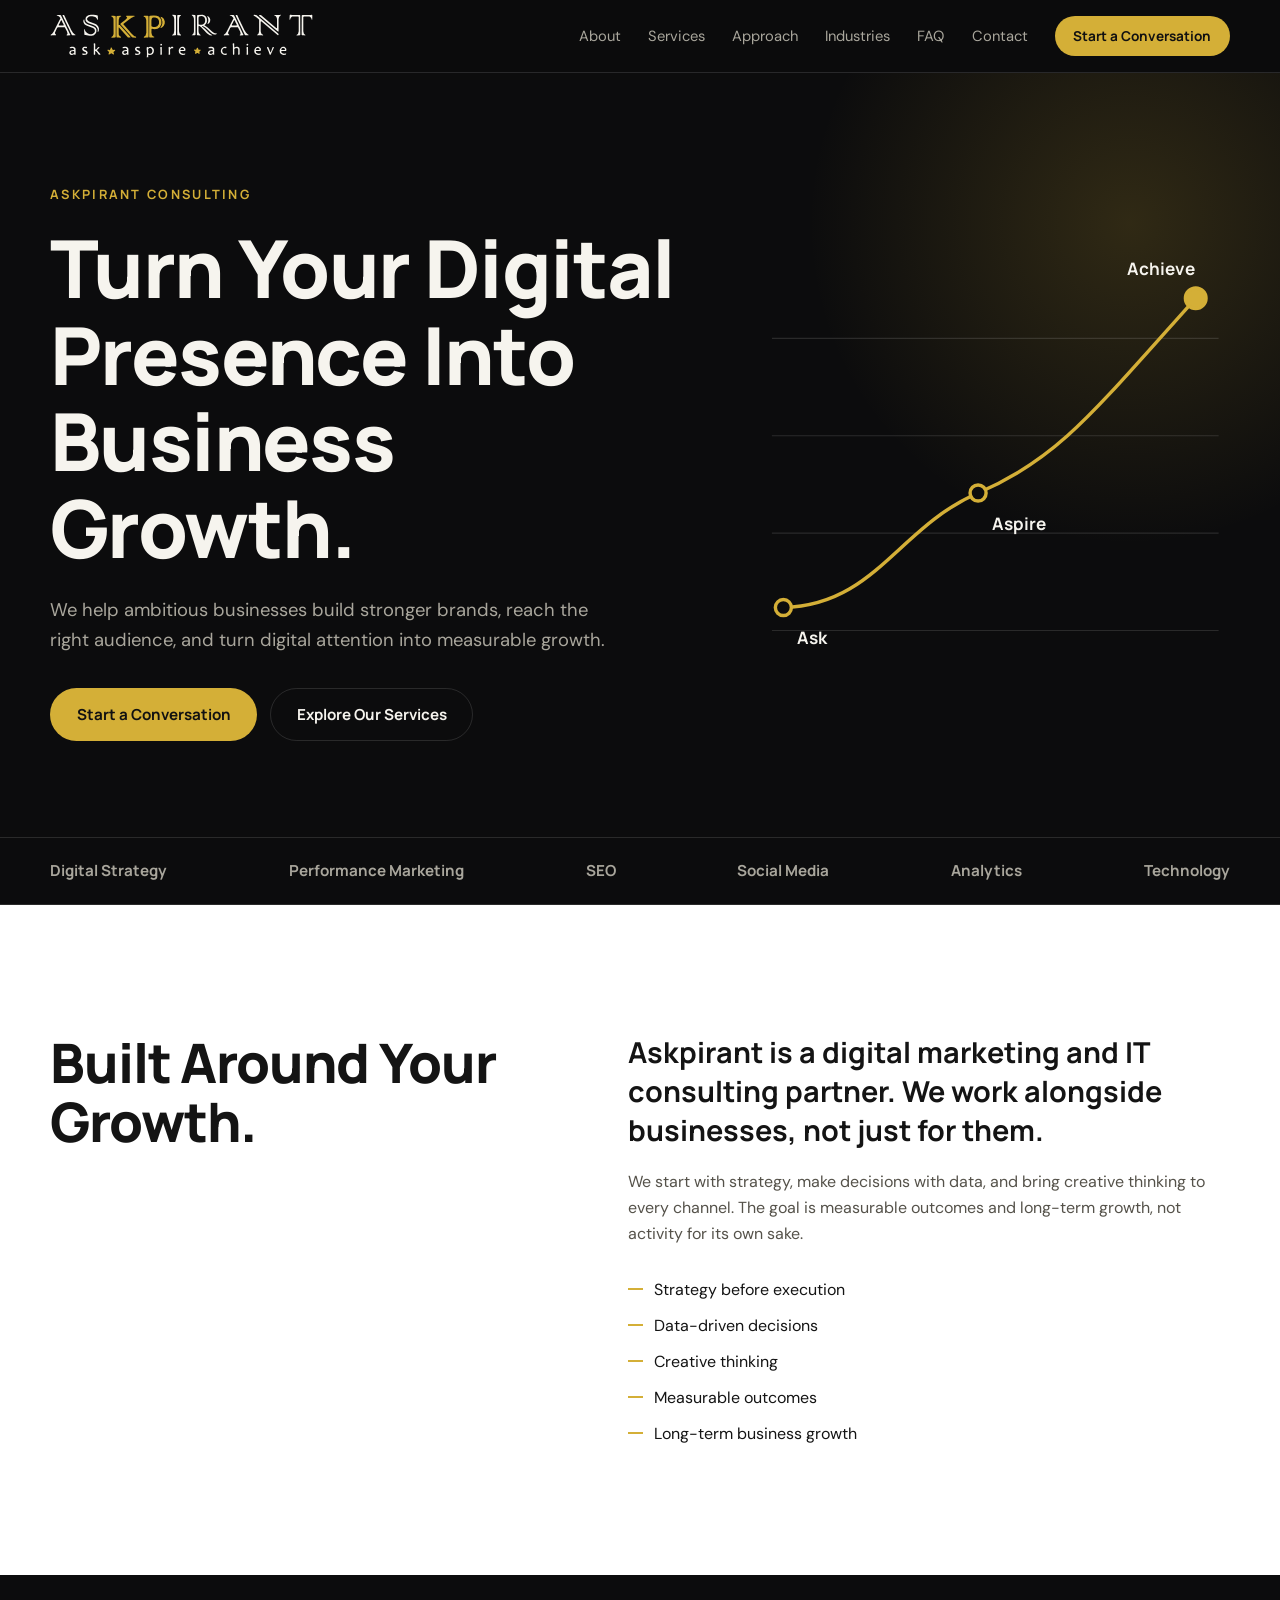
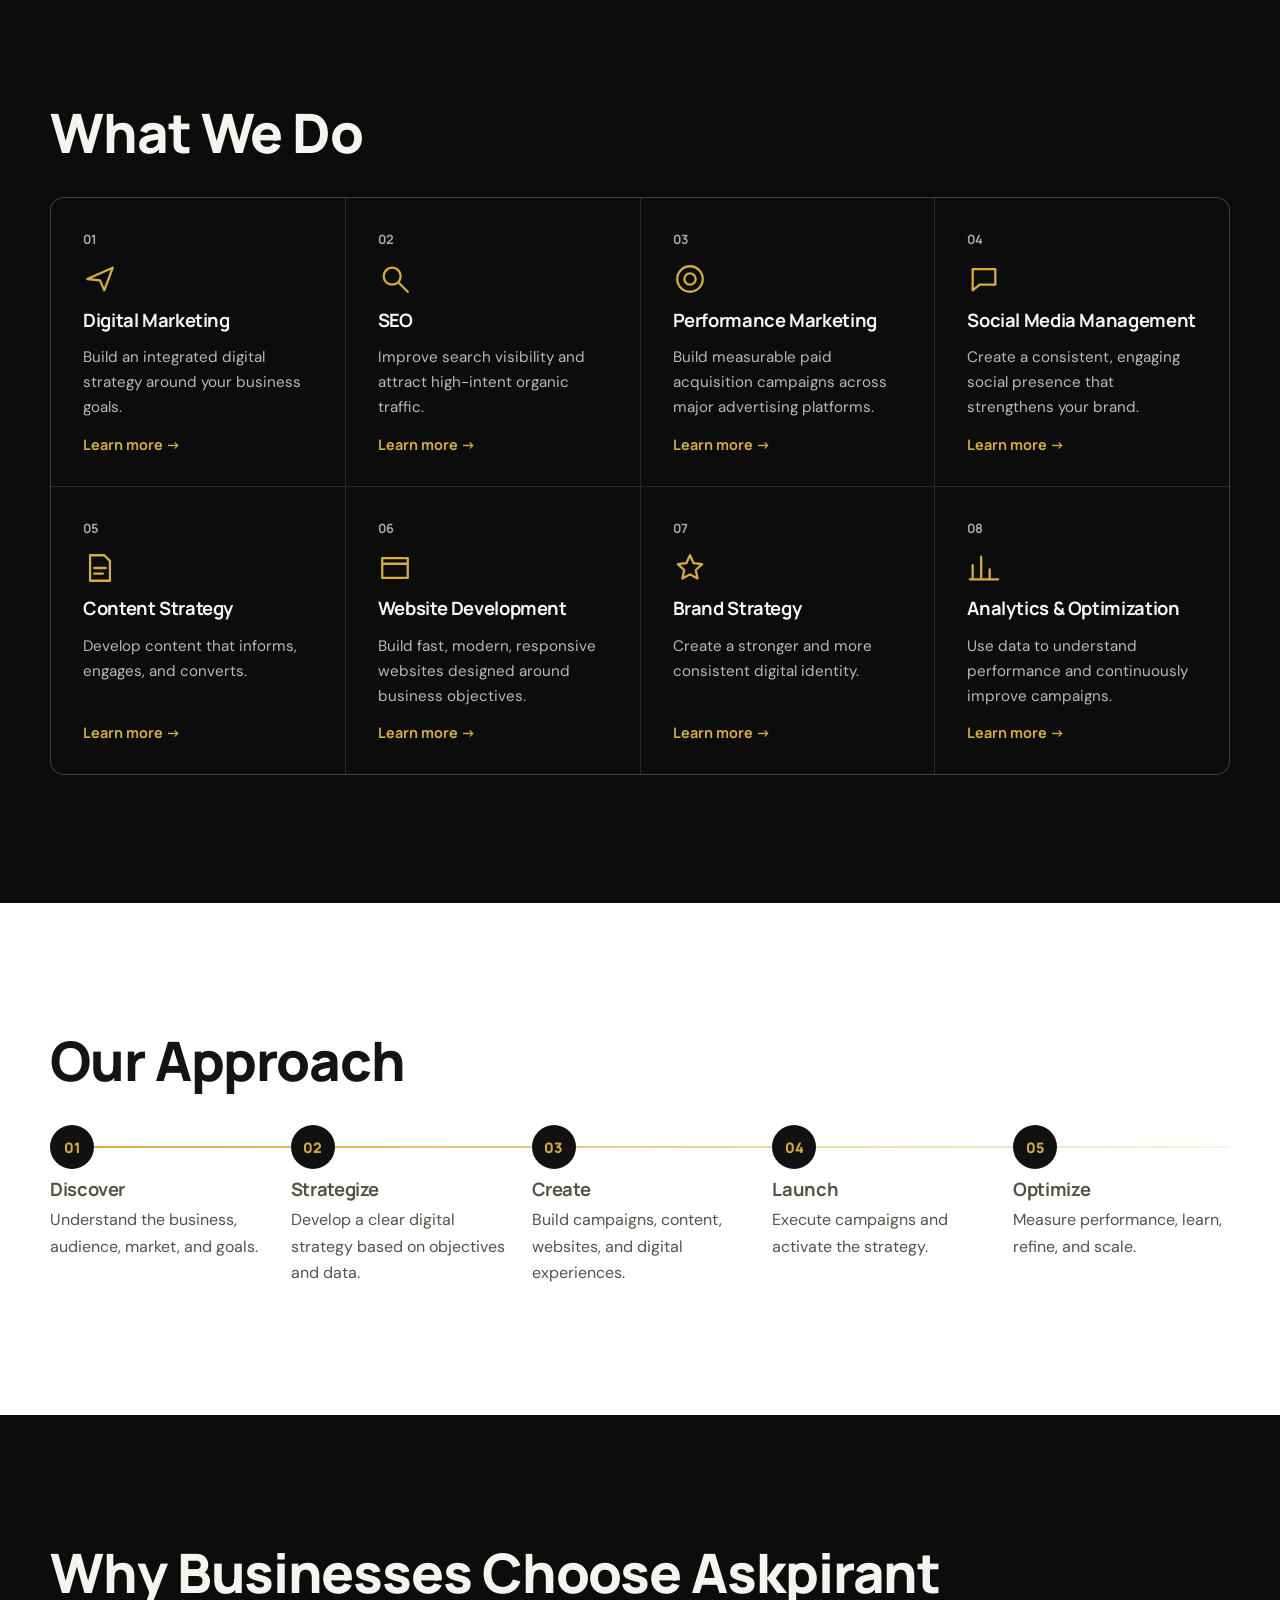
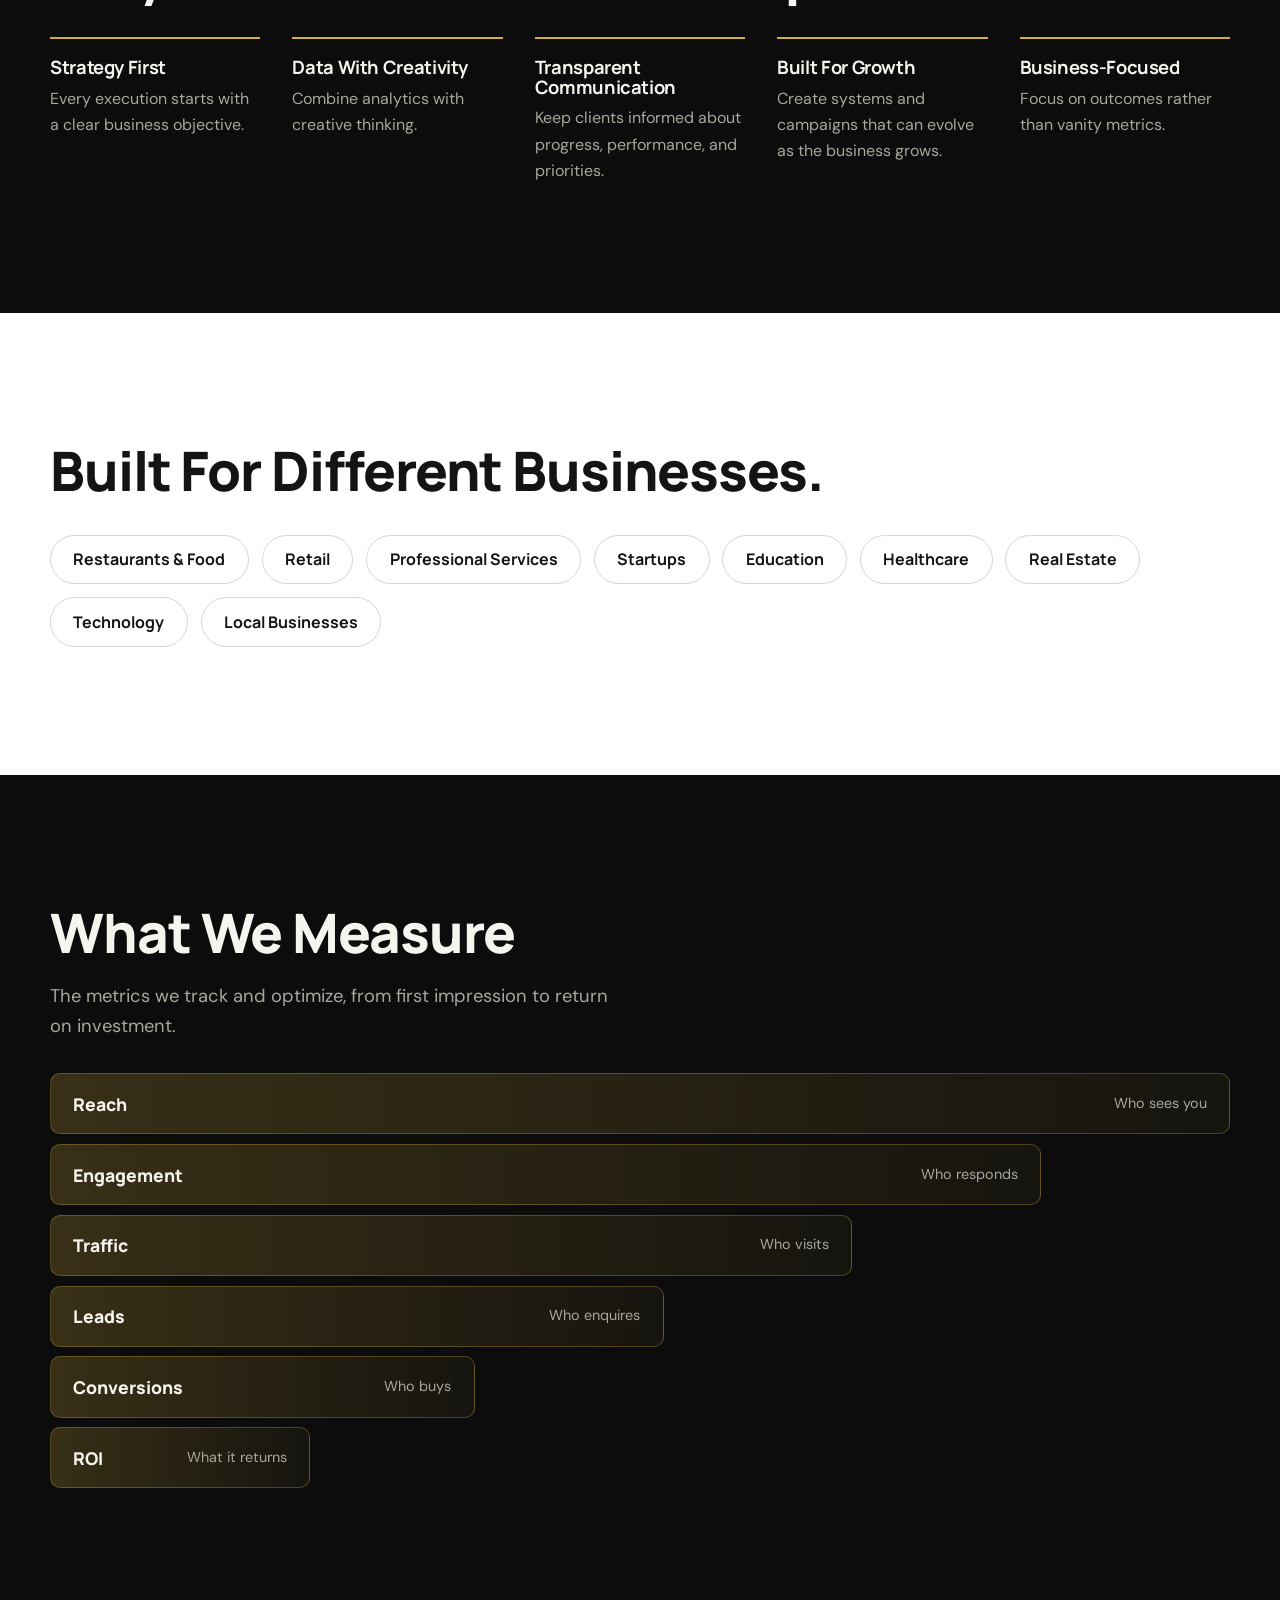
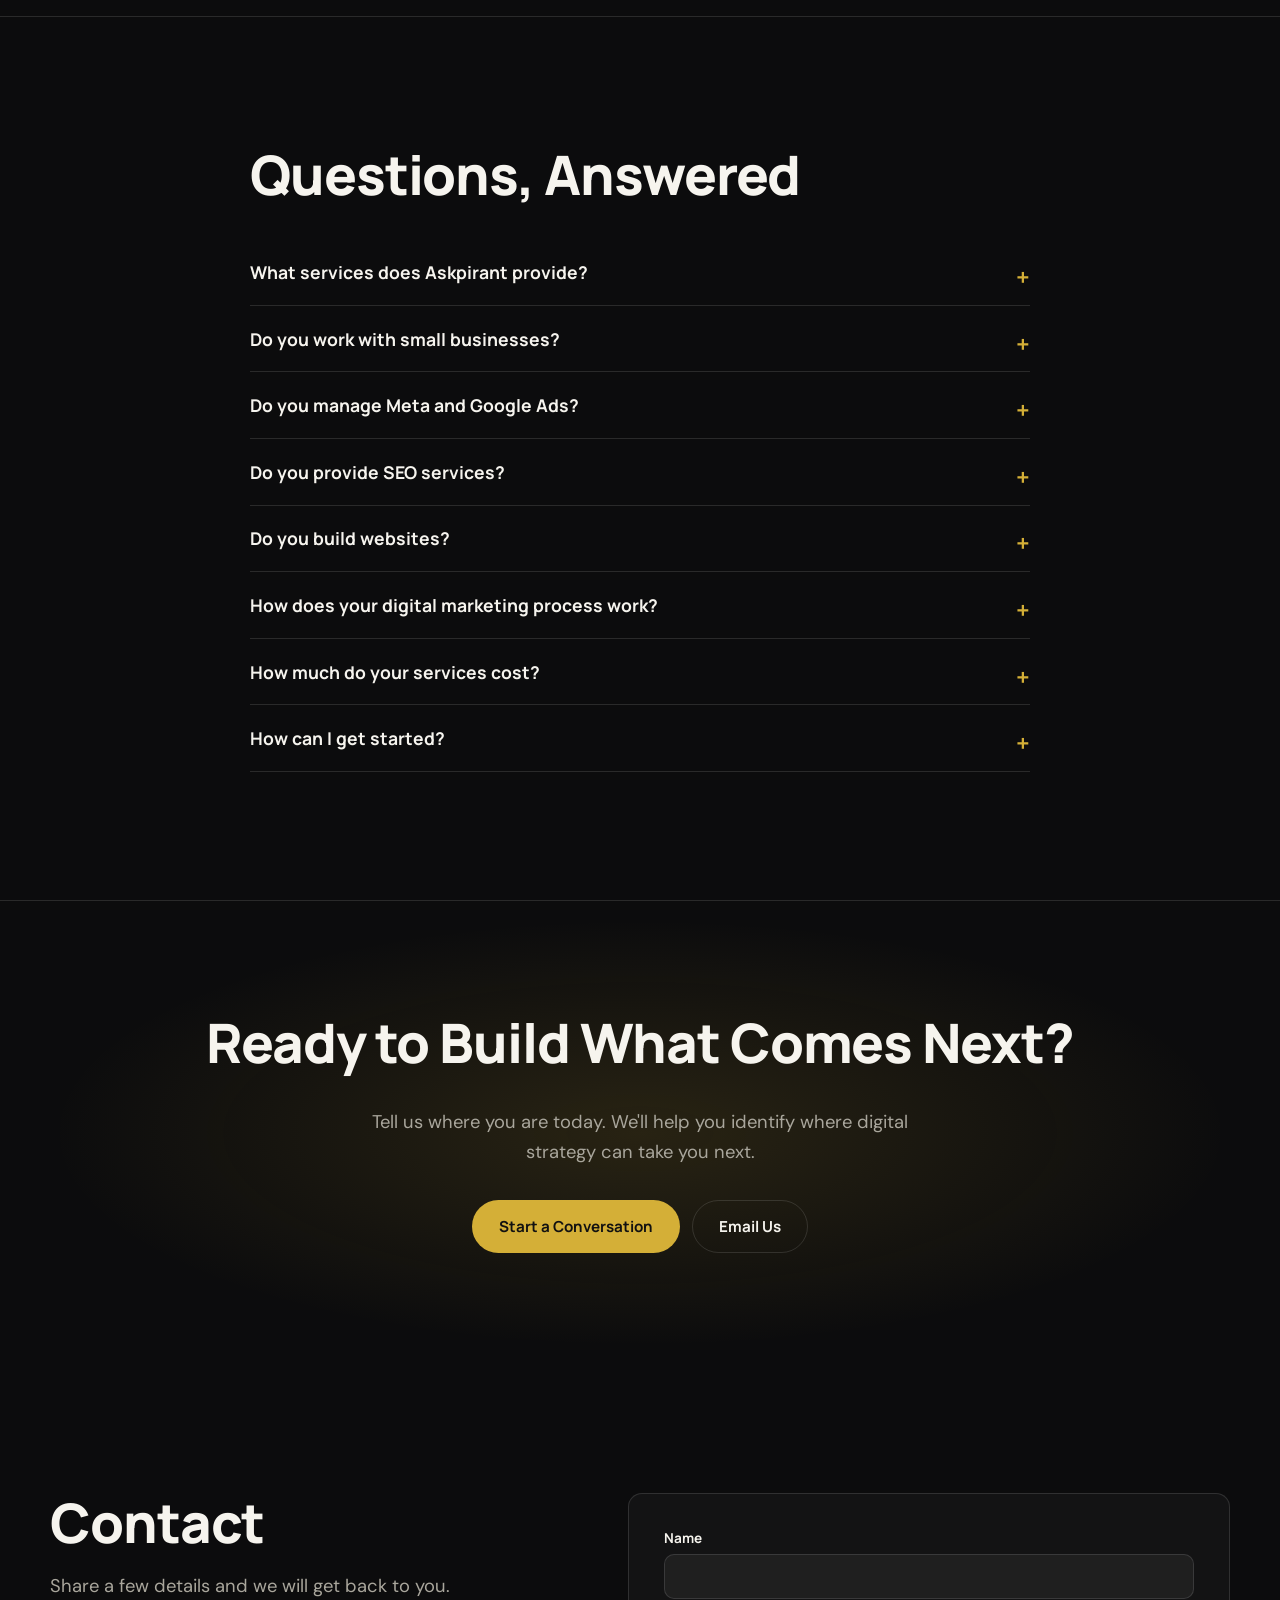
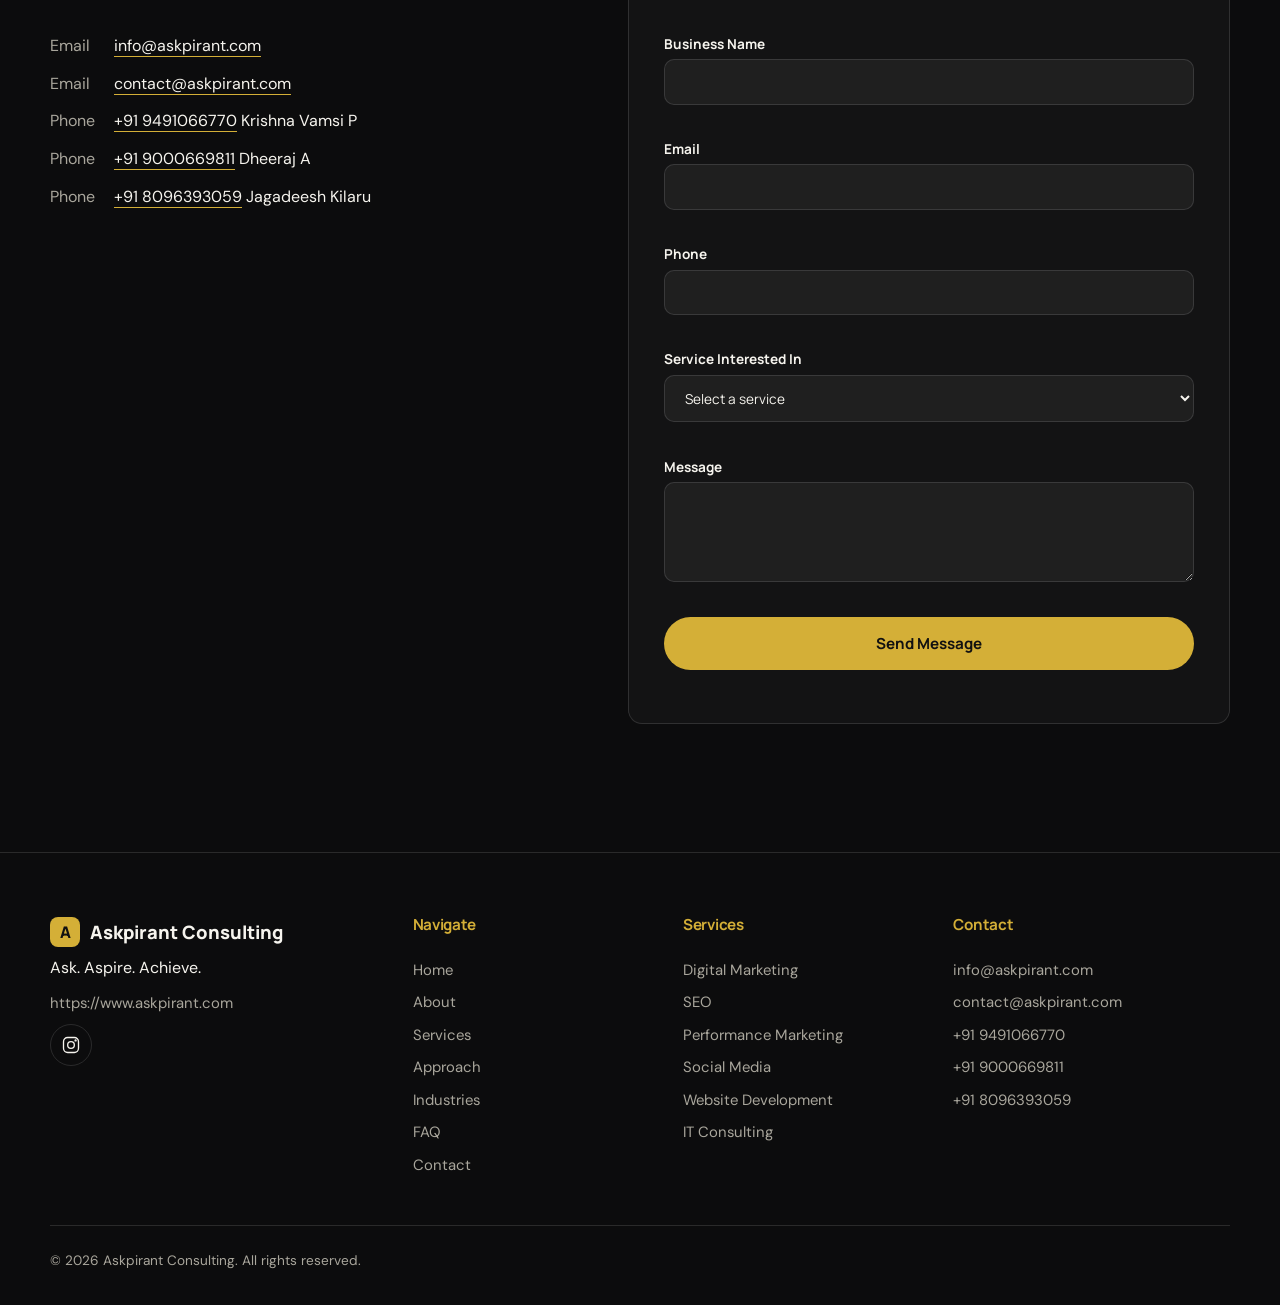
==== commit b77b0b82: "Add files via upload" ====
--- a/index.html
+++ b/index.html
@@ -3,26 +3,26 @@
 <head>
 <meta charset="utf-8">
 <meta name="viewport" content="width=device-width,initial-scale=1">
-<title>Askpirant Media House Pvt. Ltd. | Digital Marketing &amp; IT Consulting</title>
-<meta name="description" content="Askpirant Media House helps businesses grow through digital marketing, SEO, performance marketing, social media, website development, and technology consulting.">
+<title>Askpirant Consulting LLP | Digital Marketing &amp; IT Consulting</title>
+<meta name="description" content="Askpirant Consulting helps businesses grow through digital marketing, SEO, performance marketing, social media, website development, and technology consulting.">
 <link rel="canonical" href="https://www.askpirant.com/">
 <meta name="theme-color" content="#0c0c0d">
 <link rel="icon" href="/favicon.svg" type="image/svg+xml">
 <meta property="og:type" content="website">
-<meta property="og:site_name" content="Askpirant Media House">
-<meta property="og:title" content="Askpirant Media House Pvt. Ltd. | Digital Marketing &amp; IT Consulting">
-<meta property="og:description" content="Digital Marketing, Meta Ads, Google Ads, SEO & GEO, Videography, and Video Editing.">
+<meta property="og:site_name" content="Askpirant Consulting">
+<meta property="og:title" content="Askpirant Consulting LLP | Digital Marketing &amp; IT Consulting">
+<meta property="og:description" content="Digital marketing, SEO, performance marketing, social media, website development and technology consulting.">
 <meta property="og:url" content="https://www.askpirant.com/">
 <meta property="og:image" content="https://www.askpirant.com/og.png">
 <meta name="twitter:card" content="summary_large_image">
-<meta name="twitter:title" content="Askpirant Media House Pvt. Ltd. | Digital Marketing &amp; IT Consulting">
+<meta name="twitter:title" content="Askpirant Consulting LLP | Digital Marketing &amp; IT Consulting">
 <meta name="twitter:description" content="Ask. Aspire. Achieve. Digital strategy that turns attention into measurable growth.">
 <meta name="twitter:image" content="https://www.askpirant.com/og.png">
 <link rel="preconnect" href="https://fonts.googleapis.com">
 <link rel="preconnect" href="https://fonts.gstatic.com" crossorigin>
 <link rel="stylesheet" href="https://fonts.googleapis.com/css2?family=DM+Sans:wght@400;500&family=Manrope:wght@500;700;800&display=swap">
 <link rel="stylesheet" href="/styles.css?v=3">
-<script type="application/ld+json">{"@context":"https://schema.org","@type":"ProfessionalService","name":"Askpirant Media House Pvt. Ltd.","url":"https://www.askpirant.com","slogan":"Ask. Aspire. Achieve.","email":"info@askpirant.com","telephone":"+91 9491066770","sameAs":["https://www.instagram.com/askpirant_consulting"]}</script>
+<script type="application/ld+json">{"@context":"https://schema.org","@type":"ProfessionalService","name":"Askpirant Consulting LLP","url":"https://www.askpirant.com","slogan":"Ask. Aspire. Achieve.","email":"info@askpirant.com","telephone":"+91 9491066770","sameAs":["https://www.instagram.com/askpirant_consulting"]}</script>
 </head>
 <body>
 <svg width="0" height="0" style="position:absolute" aria-hidden="true"><defs>
@@ -39,10 +39,10 @@
 <a class="skip" href="#main">Skip to content</a>
 <header class="nav" id="nav">
 <div class="wrap nav-in">
-<a class="logo" href="#home" aria-label="Askpirant Media House home"><img src="/logo.svg" alt="Askpirant: ask, aspire, achieve" width="316" height="53" decoding="async"></a>
+<a class="logo" href="#home" aria-label="Askpirant Consulting home"><img src="/logo.svg" alt="Askpirant: ask, aspire, achieve" width="316" height="53" decoding="async"></a>
 <button class="burger" id="burger" aria-expanded="false" aria-controls="menu" aria-label="Open menu"><i></i><i></i></button>
 <nav id="menu" class="menu" aria-label="Primary">
-<a href="#about">About</a><a href="#services">Services</a><a href="#why">Why Askpirant</a><a href="#industries">Industries</a><a href="#contact">Contact</a><a href="#faq">FAQ</a>
+<a href="#about">About</a><a href="#services">Services</a><a href="#approach">Approach</a><a href="#industries">Industries</a><a href="#faq">FAQ</a><a href="#contact">Contact</a>
 <a class="btn btn-gold sm" href="#contact">Start a Conversation</a>
 </nav>
 </div>
@@ -52,9 +52,10 @@
 <div class="glow"></div>
 <div class="wrap hero-in">
 <div>
-<p class="eyebrow">ASKPIRANT MEDIA HOUSE</p>
+<p class="eyebrow">ASKPIRANT CONSULTING</p>
 <h1>Turn Your Digital Presence Into Business Growth.</h1>
-
+<p class="lead">We help ambitious businesses build stronger brands, reach the right audience, and turn digital attention into measurable growth.</p>
+<div class="cta"><a class="btn btn-gold" href="#contact">Start a Conversation</a><a class="btn btn-ghost" href="#services">Explore Our Services</a></div>
 </div>
 <figure class="climb" aria-label="Ask, Aspire, Achieve: a rising growth line">
 <svg viewBox="0 0 420 380" role="img" aria-labelledby="ct"><title id="ct">A growth line rising through three stages: Ask, Aspire, Achieve</title>
@@ -69,7 +70,7 @@
 </section>
 
 <section class="strip d" aria-label="Capabilities"><div class="wrap"><ul>
-<li>Digital Marketing</li><li>Meta Ads</li><li>Google Ads</li><li>SEO &amp; GEO</li><li>Videography</li><li>Video Editing</li></ul></div></section>
+<li>Digital Strategy</li><li>Performance Marketing</li><li>SEO</li><li>Social Media</li><li>Analytics</li><li>Technology</li></ul></div></section>
 
 <section class="sec l" id="about"><div class="wrap split">
 <div class="rv"><h2>Built Around Your Growth.</h2></div>
@@ -80,48 +81,36 @@
 </div></div></section>
 
 <section class="sec d" id="services"><div class="wrap">
-<h2 class="rv">Our Services</h2>
-<div class="service-tabs" role="tablist" aria-label="Services and production gear">
-<button class="btn btn-gold" id="services-tab" type="button" role="tab" aria-selected="true" aria-controls="services-panel">Our Services</button>
-<button class="btn btn-ghost" id="gear-tab" type="button" role="tab" aria-selected="false" aria-controls="gear-panel">Gear We Use</button>
-</div>
-<div id="services-panel" role="tabpanel" aria-labelledby="services-tab">
+<h2 class="rv">What We Do</h2>
 <div class="grid3">
 <button type="button" class="card rv" data-k="dm" data-s="Digital Marketing" aria-haspopup="dialog"><span class="n">01</span><svg class="ic"><use href="#i-dm"/></svg><h3>Digital Marketing</h3><p>Build an integrated digital strategy around your business goals.</p><span class="go">Learn more</span></button>
-<button type="button" class="card rv" data-k="meta" data-s="Meta Ads" aria-haspopup="dialog"><span class="n">02</span><svg class="ic"><use href="#i-pm"/></svg><h3>Meta Ads</h3><p>Reach the right audiences with focused, measurable Meta campaigns.</p><span class="go">Learn more</span></button>
-<button type="button" class="card rv" data-k="google" data-s="Google Ads" aria-haspopup="dialog"><span class="n">03</span><svg class="ic"><use href="#i-seo"/></svg><h3>Google Ads</h3><p>Connect with people actively searching for your products or services.</p><span class="go">Learn more</span></button>
-<button type="button" class="card rv" data-k="seo" data-s="SEO & GEO" aria-haspopup="dialog"><span class="n">04</span><svg class="ic"><use href="#i-seo"/></svg><h3>SEO &amp; GEO</h3><p>Improve search visibility across traditional search and AI-driven discovery.</p><span class="go">Learn more</span></button>
-<button type="button" class="card rv" data-k="video" data-s="Videography" aria-haspopup="dialog"><span class="n">05</span><svg class="ic"><use href="#i-dm"/></svg><h3>Videography</h3><p>Capture polished visual content for brands, campaigns, and social platforms.</p><span class="go">Learn more</span></button>
-<button type="button" class="card rv" data-k="editing" data-s="Video Editing" aria-haspopup="dialog"><span class="n">06</span><svg class="ic"><use href="#i-cs"/></svg><h3>Video Editing</h3><p>Shape footage into clear, engaging videos ready for each platform.</p><span class="go">Learn more</span></button>
-</div></div>
-<div id="gear-panel" role="tabpanel" aria-labelledby="gear-tab" hidden>
-<h3 class="gear-heading">Camera &amp; Equipment</h3>
-<div class="gear-grid">
-<article class="gear-card"><span>CAMERA</span><h3>Sony Alpha 7 IV (ILCE-7M4)</h3><p>Our primary camera body for every shoot.</p></article>
-<article class="gear-card"><span>LENS</span><h3>Tamron 28–70mm f/2.8 Di III VXD G2</h3><p>Our go-to versatile zoom for run-and-gun coverage.</p></article>
-<article class="gear-card"><span>LENS</span><h3>Viltrox 85mm f/1.8 FE II</h3><p>For interviews, portraits, and close, cinematic detail.</p></article>
-<article class="gear-card"><span>LIGHT STICK</span><h3>Godox LC500R RGB</h3><p>RGB light stick for accent and creative lighting.</p></article>
-<article class="gear-card"><span>LIGHTING</span><h3>Godox SL60W with Softbox</h3><p>Key light for interviews and controlled setups.</p></article>
-<article class="gear-card"><span>MICROPHONE</span><h3>DJI Mic Mini</h3><p>Clean, wireless audio on location.</p></article>
-</div>
-<h3 class="gear-heading">The Software We Edit With <span>5 ITEMS</span></h3>
-<div class="gear-grid">
-<article class="gear-card"><span>EDITING</span><h3>Adobe Premiere Pro</h3><p>Our primary edit timeline for cuts and pacing.</p></article>
-<article class="gear-card"><span>MOTION &amp; VFX</span><h3>Adobe After Effects</h3><p>Motion graphics, titles, and visual effects.</p></article>
-<article class="gear-card"><span>EXPORT</span><h3>Adobe Media Encoder</h3><p>Platform-ready exports at the right spec every time.</p></article>
-<article class="gear-card"><span>STILLS &amp; THUMBNAILS</span><h3>Adobe Photoshop</h3><p>Thumbnails, retouching, and static creative.</p></article>
-<article class="gear-card"><span>COLOR</span><h3>DaVinci Resolve</h3><p>Color correction and grading for a consistent look.</p></article>
-</div></div>
-</div></section>
+<button type="button" class="card rv" data-k="seo" data-s="SEO" aria-haspopup="dialog"><span class="n">02</span><svg class="ic"><use href="#i-seo"/></svg><h3>SEO</h3><p>Improve search visibility and attract high-intent organic traffic.</p><span class="go">Learn more</span></button>
+<button type="button" class="card rv" data-k="pm" data-s="Meta Ads" aria-haspopup="dialog"><span class="n">03</span><svg class="ic"><use href="#i-pm"/></svg><h3>Performance Marketing</h3><p>Build measurable paid acquisition campaigns across major advertising platforms.</p><span class="go">Learn more</span></button>
+<button type="button" class="card rv" data-k="sm" data-s="Social Media" aria-haspopup="dialog"><span class="n">04</span><svg class="ic"><use href="#i-sm"/></svg><h3>Social Media Management</h3><p>Create a consistent, engaging social presence that strengthens your brand.</p><span class="go">Learn more</span></button>
+<button type="button" class="card rv" data-k="cs" data-s="Digital Marketing" aria-haspopup="dialog"><span class="n">05</span><svg class="ic"><use href="#i-cs"/></svg><h3>Content Strategy</h3><p>Develop content that informs, engages, and converts.</p><span class="go">Learn more</span></button>
+<button type="button" class="card rv" data-k="wd" data-s="Website Development" aria-haspopup="dialog"><span class="n">06</span><svg class="ic"><use href="#i-wd"/></svg><h3>Website Development</h3><p>Build fast, modern, responsive websites designed around business objectives.</p><span class="go">Learn more</span></button>
+<button type="button" class="card rv" data-k="bs" data-s="Branding" aria-haspopup="dialog"><span class="n">07</span><svg class="ic"><use href="#i-bs"/></svg><h3>Brand Strategy</h3><p>Create a stronger and more consistent digital identity.</p><span class="go">Learn more</span></button>
+<button type="button" class="card rv" data-k="an" data-s="Digital Marketing" aria-haspopup="dialog"><span class="n">08</span><svg class="ic"><use href="#i-an"/></svg><h3>Analytics &amp; Optimization</h3><p>Use data to understand performance and continuously improve campaigns.</p><span class="go">Learn more</span></button>
+</div></div></section>
+
+<section class="sec l" id="approach"><div class="wrap">
+<h2 class="rv">Our Approach</h2>
+<ol class="steps">
+<li class="rv"><b>01</b><h3>Discover</h3><p>Understand the business, audience, market, and goals.</p></li>
+<li class="rv"><b>02</b><h3>Strategize</h3><p>Develop a clear digital strategy based on objectives and data.</p></li>
+<li class="rv"><b>03</b><h3>Create</h3><p>Build campaigns, content, websites, and digital experiences.</p></li>
+<li class="rv"><b>04</b><h3>Launch</h3><p>Execute campaigns and activate the strategy.</p></li>
+<li class="rv"><b>05</b><h3>Optimize</h3><p>Measure performance, learn, refine, and scale.</p></li>
+</ol></div></section>
 
 <section class="sec d" id="why"><div class="wrap">
 <h2 class="rv">Why Businesses Choose Askpirant</h2>
 <div class="why">
-<div class="rv"><h3>Business-First Strategy</h3><p>Every activity is planned around your goals, audience, and priorities.</p></div>
-<div class="rv"><h3>Creative That Connects</h3><p>Bring clear messaging and thoughtful creative together across channels.</p></div>
-<div class="rv"><h3>Clear Communication</h3><p>Keep priorities, deliverables, and next steps easy to understand.</p></div>
-<div class="rv"><h3>Flexible Execution</h3><p>Choose practical actions that can adapt as your business develops.</p></div>
-<div class="rv"><h3>Focused on What Matters</h3><p>Prioritize useful progress and meaningful business outcomes.</p></div>
+<div class="rv"><h3>Strategy First</h3><p>Every execution starts with a clear business objective.</p></div>
+<div class="rv"><h3>Data With Creativity</h3><p>Combine analytics with creative thinking.</p></div>
+<div class="rv"><h3>Transparent Communication</h3><p>Keep clients informed about progress, performance, and priorities.</p></div>
+<div class="rv"><h3>Built For Growth</h3><p>Create systems and campaigns that can evolve as the business grows.</p></div>
+<div class="rv"><h3>Business-Focused</h3><p>Focus on outcomes rather than vanity metrics.</p></div>
 </div></div></section>
 
 <section class="sec l" id="industries"><div class="wrap">
@@ -129,7 +118,30 @@
 <ul class="chips rv"><li>Restaurants &amp; Food</li><li>Retail</li><li>Professional Services</li><li>Startups</li><li>Education</li><li>Healthcare</li><li>Real Estate</li><li>Technology</li><li>Local Businesses</li></ul>
 </div></section>
 
+<section class="sec d" id="results"><div class="wrap">
+<h2 class="rv">What We Measure</h2>
+<p class="sub rv">The metrics we track and optimize, from first impression to return on investment.</p>
+<div class="funnel">
+<div class="rv" style="--w:100%"><span>Reach</span><em>Who sees you</em></div>
+<div class="rv" style="--w:84%"><span>Engagement</span><em>Who responds</em></div>
+<div class="rv" style="--w:68%"><span>Traffic</span><em>Who visits</em></div>
+<div class="rv" style="--w:52%"><span>Leads</span><em>Who enquires</em></div>
+<div class="rv" style="--w:36%"><span>Conversions</span><em>Who buys</em></div>
+<div class="rv" style="--w:22%"><span>ROI</span><em>What it returns</em></div>
+</div></div></section>
 
+
+<section class="sec d" id="faq"><div class="wrap narrow">
+<h2 class="rv">Questions, Answered</h2>
+<details><summary>What services does Askpirant provide?</summary><p>Digital marketing, SEO, performance marketing, social media management, content strategy, brand strategy, website development, IT consulting, and analytics.</p></details>
+<details><summary>Do you work with small businesses?</summary><p>Yes. We work with startups, SMEs, restaurants, professional services, and growing businesses.</p></details>
+<details><summary>Do you manage Meta and Google Ads?</summary><p>Yes. We plan, launch, and optimize paid campaigns on Meta and Google.</p></details>
+<details><summary>Do you provide SEO services?</summary><p>Yes. We help improve search visibility and attract high-intent organic traffic.</p></details>
+<details><summary>Do you build websites?</summary><p>Yes. We build fast, responsive websites designed around your business objectives.</p></details>
+<details><summary>How does your digital marketing process work?</summary><p>We discover your goals, build a strategy, create, launch, and then measure and optimize. See Our Approach above for details.</p></details>
+<details><summary>How much do your services cost?</summary><p>It depends on scope and goals. Tell us about your business and we will share a clear proposal.</p></details>
+<details><summary>How can I get started?</summary><p>Use the contact form or email info@askpirant.com. We will reply to start the conversation.</p></details>
+</div></section>
 
 <section class="final d"><div class="wrap">
 <h2>Ready to Build What Comes Next?</h2>
@@ -156,35 +168,22 @@
 <label>Business Name<input name="business" autocomplete="organization"><small></small></label>
 <label>Email<input name="email" type="email" required autocomplete="email"><small></small></label>
 <label>Phone<input name="phone" type="tel" required autocomplete="tel"><small></small></label>
-<label>Service Interested In<select name="service" required><option value="">Select a service</option><option>Digital Marketing</option><option>Meta Ads</option><option>Google Ads</option><option>SEO &amp; GEO</option><option>Videography</option><option>Video Editing</option><option>Other</option></select><small></small></label>
+<label>Service Interested In<select name="service" required><option value="">Select a service</option><option>Digital Marketing</option><option>SEO</option><option>Meta Ads</option><option>Google Ads</option><option>Social Media</option><option>Website Development</option><option>Branding</option><option>IT Consulting</option><option>Other</option></select><small></small></label>
 <label>Message<textarea name="message" rows="4" required></textarea><small></small></label>
 <button class="btn btn-gold" type="submit">Send Message</button>
 <p id="status" role="status" aria-live="polite"></p>
 </form></div></section>
-
-<section class="sec d" id="faq"><div class="wrap narrow">
-<h2 class="rv">Questions, Answered</h2>
-<details><summary>What services does Askpirant provide?</summary><p>Digital marketing, SEO, performance marketing, social media management, content strategy, brand strategy, website development, IT consulting, and analytics.</p></details>
-<details><summary>Do you work with small businesses?</summary><p>Yes. We work with startups, SMEs, restaurants, professional services, and growing businesses.</p></details>
-<details><summary>Do you manage Meta and Google Ads?</summary><p>Yes. We plan, launch, and optimize paid campaigns on Meta and Google.</p></details>
-<details><summary>Do you provide SEO services?</summary><p>Yes. We help improve search visibility and attract high-intent organic traffic.</p></details>
-<details><summary>Do you build websites?</summary><p>Yes. We build fast, responsive websites designed around your business objectives.</p></details>
-<details><summary>How does your digital marketing process work?</summary><p>We first understand your goals, then agree on priorities and deliverables before work begins.</p></details>
-<details><summary>How much do your services cost?</summary><p>It depends on scope and goals. Tell us about your business and we will share a clear proposal.</p></details>
-<details><summary>How can I get started?</summary><p>Use the contact form or email info@askpirant.com. We will reply to start the conversation.</p></details>
-</div></section>
-
 </main>
 
 <footer class="foot d"><div class="wrap">
 <div class="fgrid">
-<div><a class="logo" href="#home"><span class="mark">A</span>Askpirant Media House</a><p>Ask. Aspire. Achieve.</p><p><a href="https://www.askpirant.com">https://www.askpirant.com</a></p>
+<div><a class="logo" href="#home"><span class="mark">A</span>Askpirant Consulting</a><p>Ask. Aspire. Achieve.</p><p><a href="https://www.askpirant.com">https://www.askpirant.com</a></p>
 <a class="soc" href="https://www.instagram.com/askpirant_consulting" target="_blank" rel="noopener" aria-label="Askpirant on Instagram"><svg><use href="#i-ig"/></svg></a></div>
-<nav aria-label="Footer"><h3>Navigate</h3><a href="#home">Home</a><a href="#about">About</a><a href="#services">Services</a><a href="#why">Why Askpirant</a><a href="#industries">Industries</a><a href="#contact">Contact</a><a href="#faq">FAQ</a></nav>
-<div><h3>Services</h3><a href="#services">Digital Marketing</a><a href="#services">Meta Ads</a><a href="#services">Google Ads</a><a href="#services">SEO &amp; GEO</a><a href="#services">Videography</a><a href="#services">Video Editing</a></div>
+<nav aria-label="Footer"><h3>Navigate</h3><a href="#home">Home</a><a href="#about">About</a><a href="#services">Services</a><a href="#approach">Approach</a><a href="#industries">Industries</a><a href="#faq">FAQ</a><a href="#contact">Contact</a></nav>
+<div><h3>Services</h3><a href="#services">Digital Marketing</a><a href="#services">SEO</a><a href="#services">Performance Marketing</a><a href="#services">Social Media</a><a href="#services">Website Development</a><a href="#contact">IT Consulting</a></div>
 <div><h3>Contact</h3><a href="mailto:info@askpirant.com">info@askpirant.com</a><a href="mailto:contact@askpirant.com">contact@askpirant.com</a><a href="tel:+919491066770">+91 9491066770</a><a href="tel:+919000669811">+91 9000669811</a><a href="tel:+918096393059">+91 8096393059</a></div>
 </div>
-<p class="copy">&copy; 2026 Askpirant Media House Pvt. Ltd. All rights reserved.</p>
+<p class="copy">&copy; 2026 Askpirant Consulting. All rights reserved.</p>
 </div></footer>
 <dialog id="svc" aria-labelledby="svc-t"><div class="in"><button class="x" type="button" aria-label="Close">&times;</button><svg class="ic"><use href="#i-dm"/></svg><h3 id="svc-t"></h3><p id="svc-d"></p><h4>How Askpirant can help</h4><ul id="svc-l"></ul><a class="btn btn-gold" id="svc-c" href="#contact">Discuss this service</a></div></dialog>
 <script src="/main.js?v=3" defer></script>
--- a/styles.css
+++ b/styles.css
@@ -113,17 +113,3 @@
 .card {
   border-color: rgba(255, 255, 255, 0.18);
 }
-
-
-/* Requested services/gear switcher; inherits the original site palette and type system. */
-.service-tabs{display:flex;gap:.75rem;flex-wrap:wrap;margin:0 0 1.5rem}
-.service-tabs .btn{width:auto}
-#services-panel[hidden],#gear-panel[hidden]{display:none!important}
-.gear-heading{font:800 1.2rem var(--h);margin:1.75rem 0 1rem;color:var(--ink)}
-.gear-heading span{font:700 .75rem var(--h);color:var(--gold);margin-left:.5rem;letter-spacing:.08em}
-.gear-grid{display:grid;grid-template-columns:repeat(auto-fit,minmax(230px,1fr));gap:1px;background:var(--line);border:1px solid var(--line);border-radius:var(--r);overflow:hidden}
-.gear-card{background:var(--bg);padding:1.5rem;min-width:0}
-.gear-card>span{display:block;color:var(--gold);font:700 .72rem var(--h);letter-spacing:.08em;margin-bottom:.65rem}
-.gear-card h3{font:700 1rem/1.45 var(--h);overflow-wrap:anywhere}
-.gear-card p{color:var(--mut);font-size:.92rem;margin-top:.5rem}
-@media(max-width:520px){.service-tabs .btn{flex:1}}
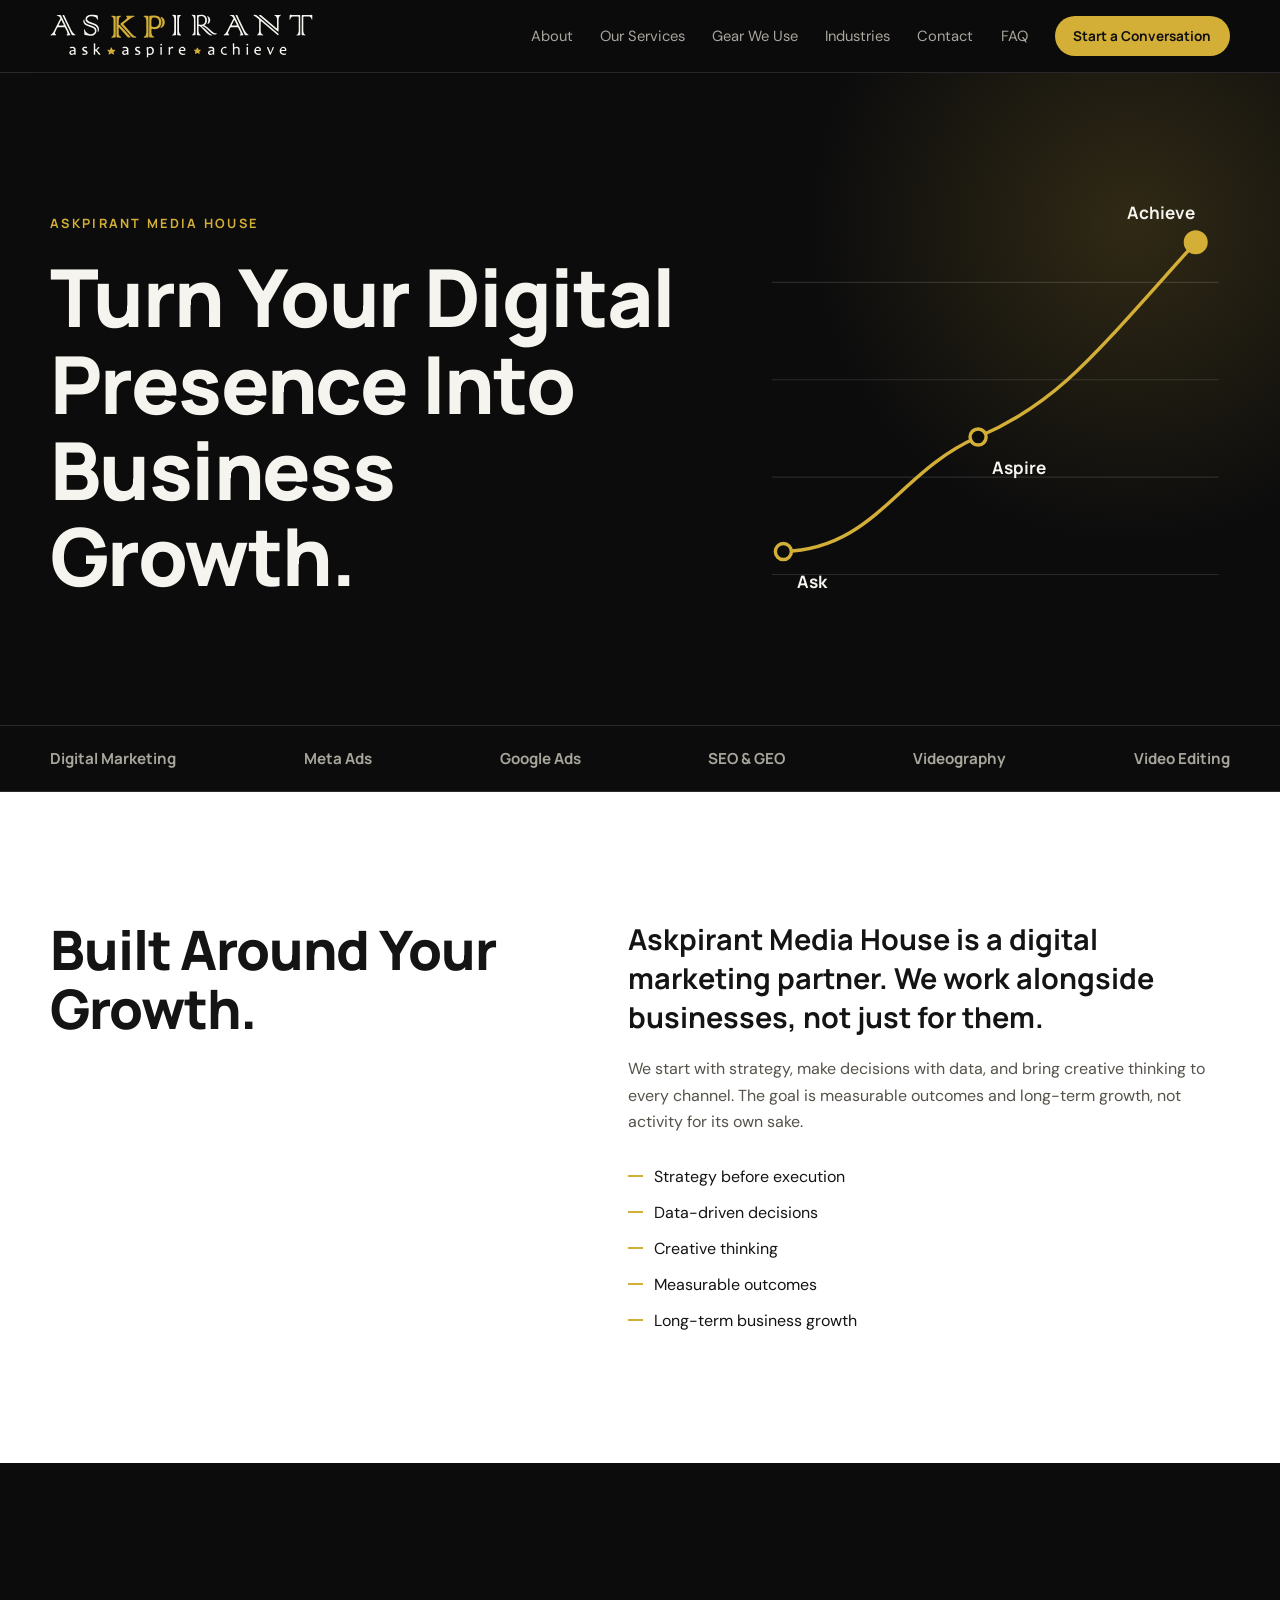
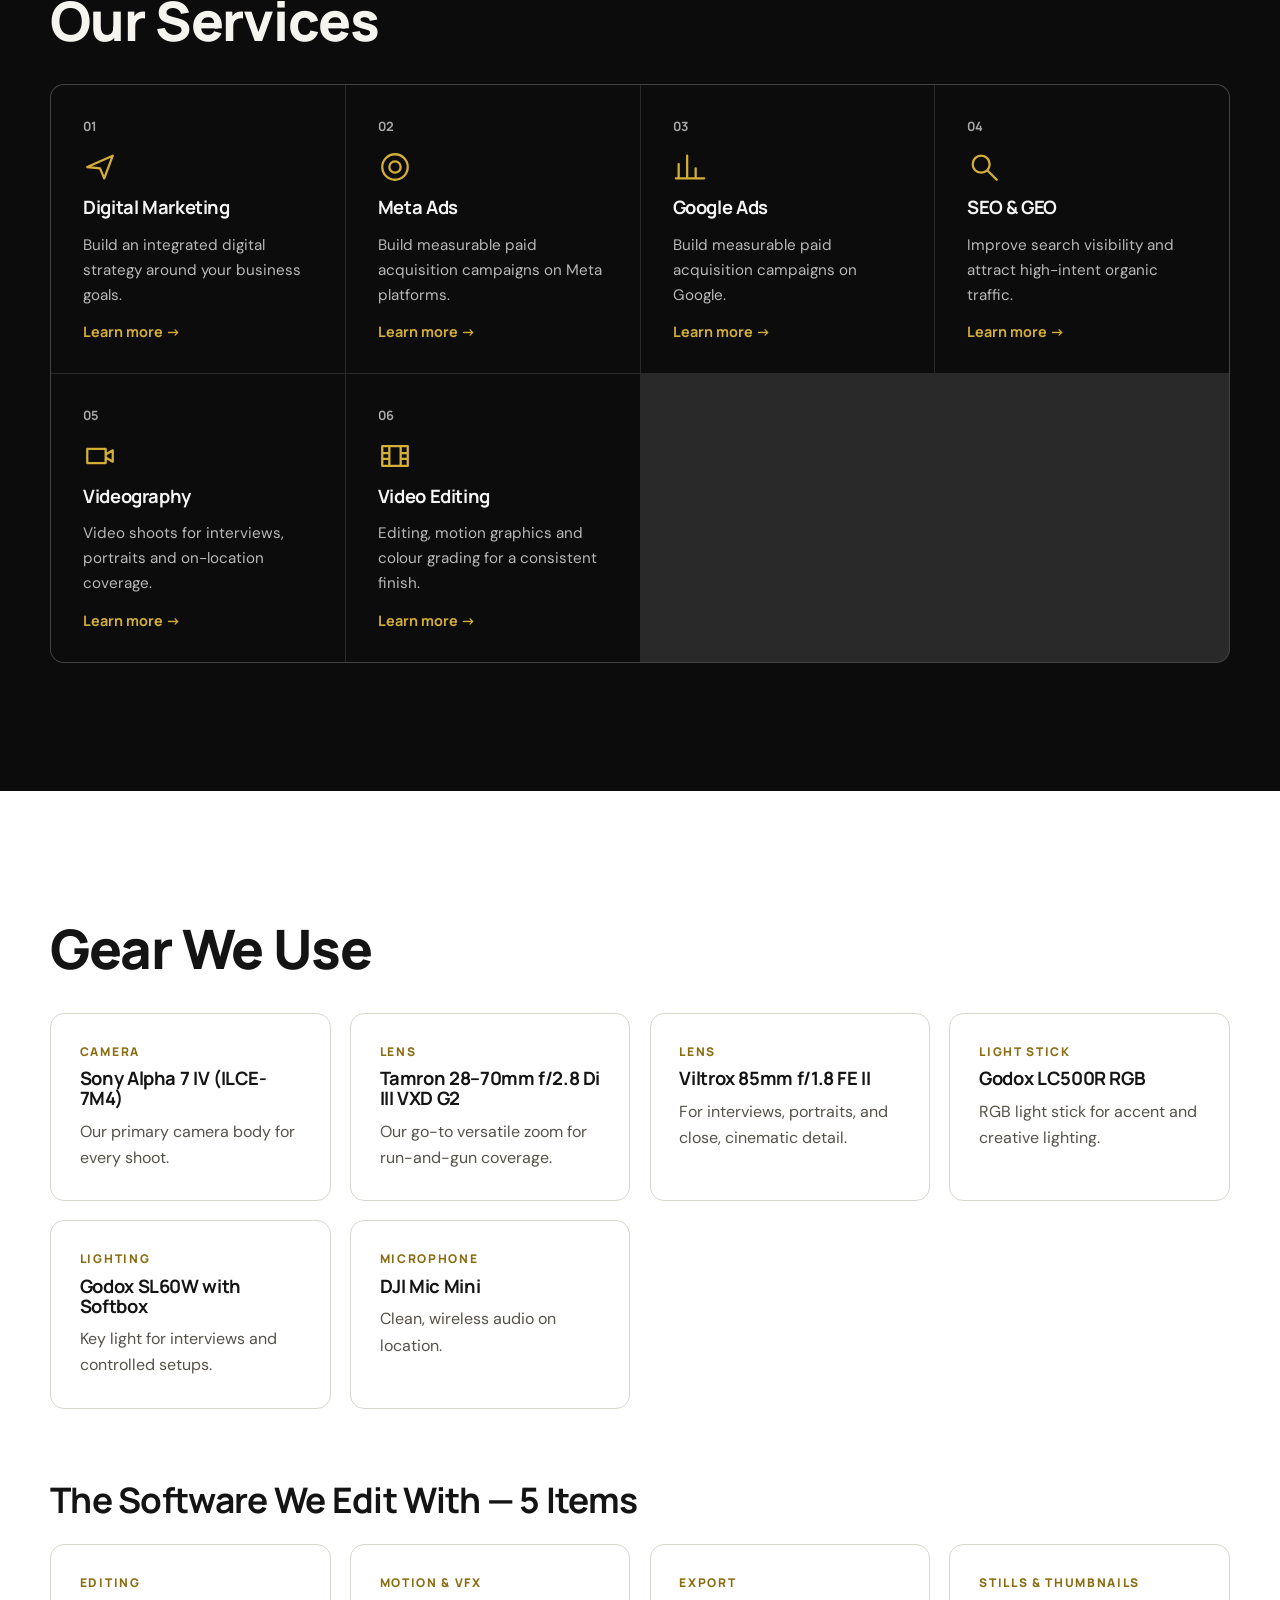
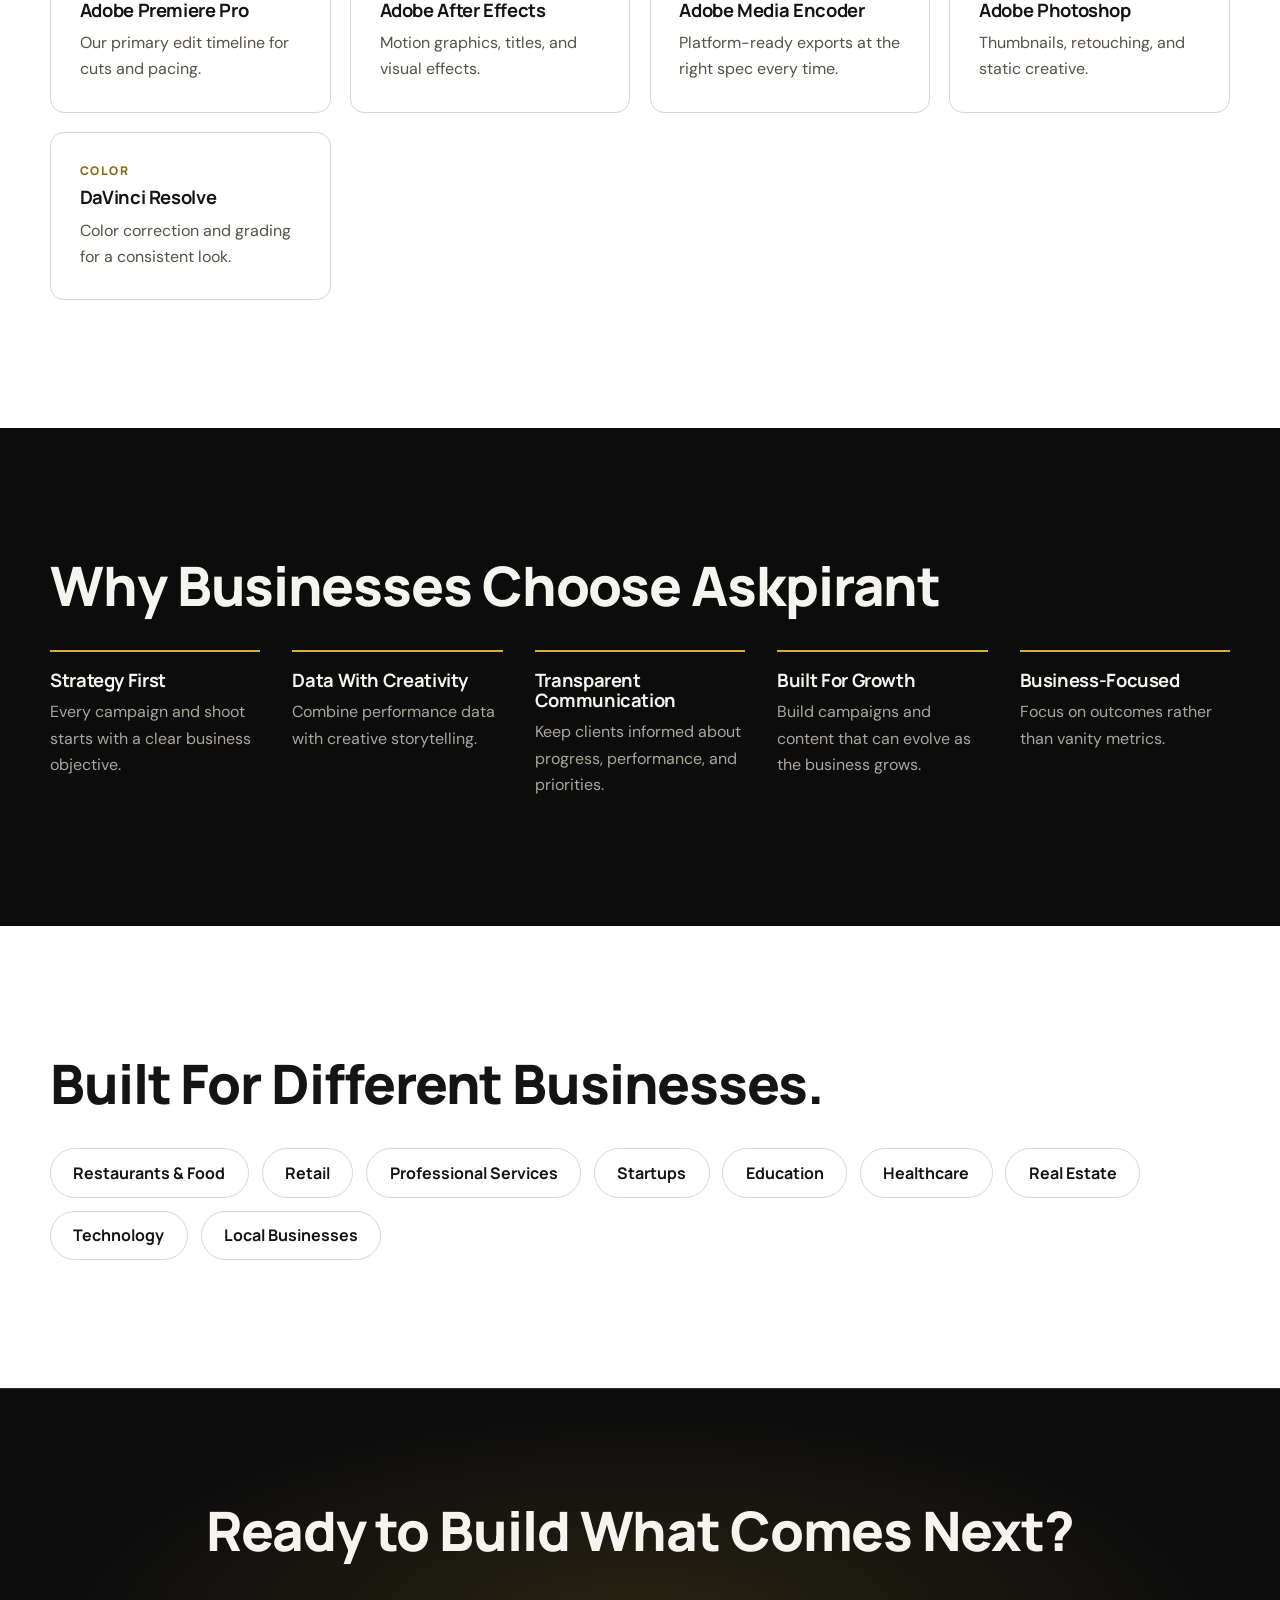
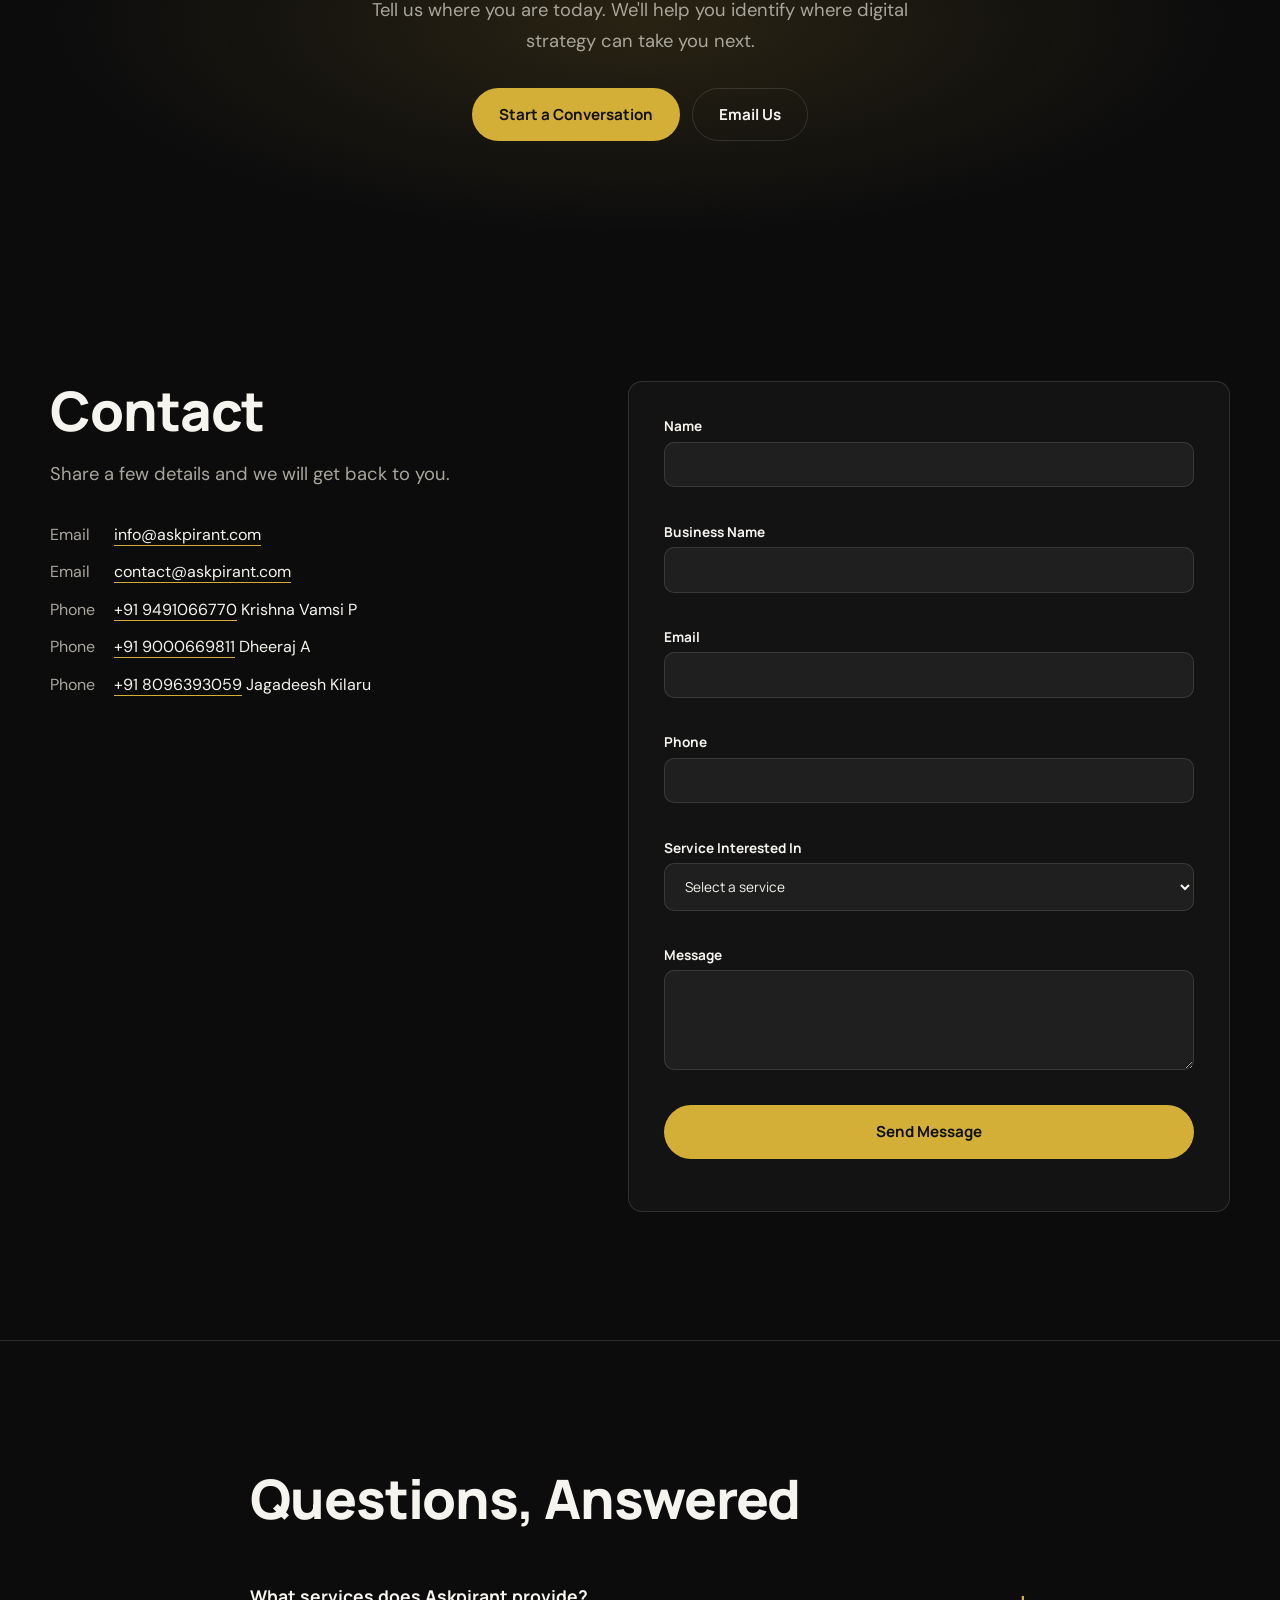
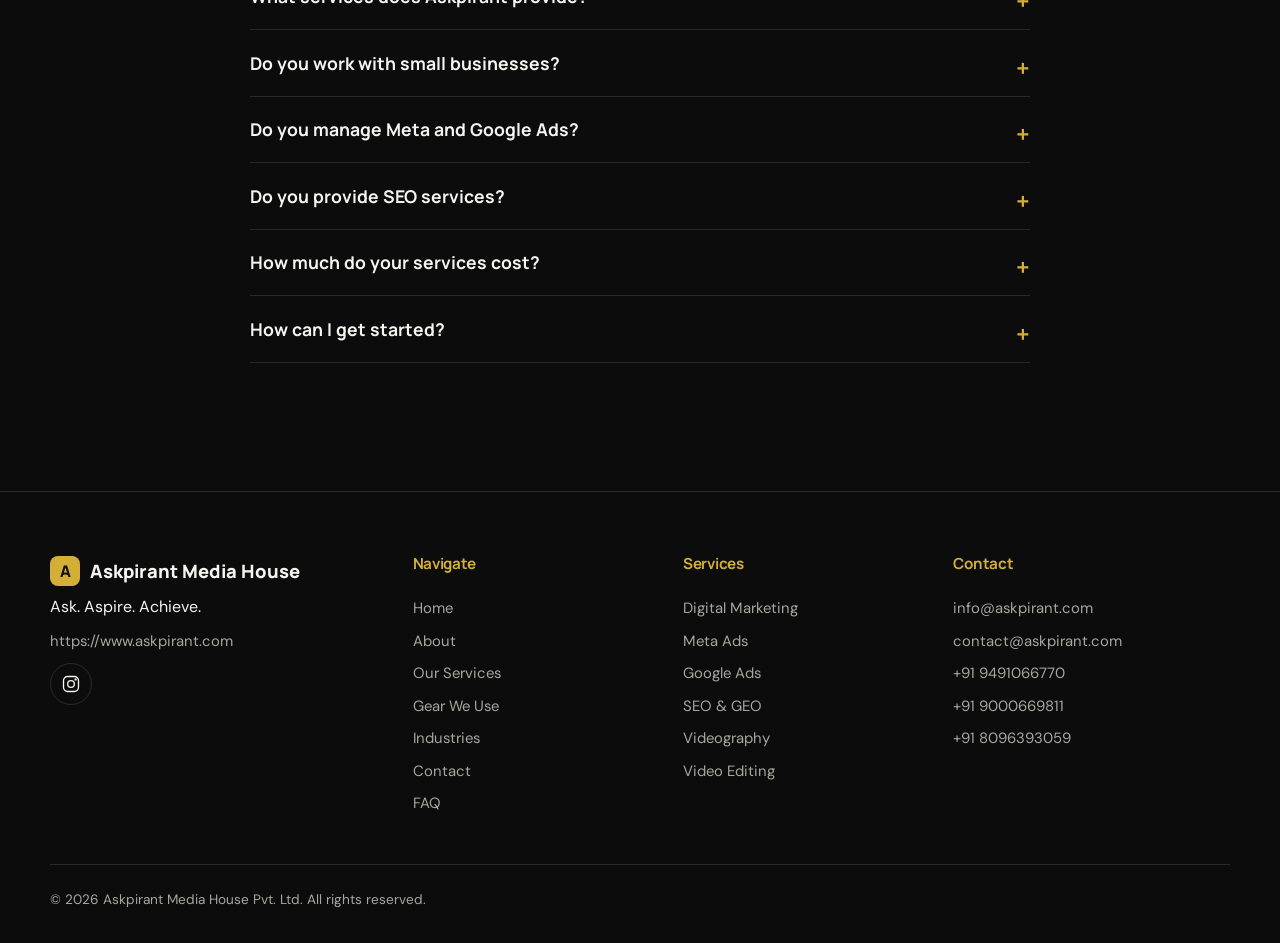
==== commit 00c685f5: "Add files via upload" ====
--- a/index.html
+++ b/index.html
@@ -3,46 +3,44 @@
 <head>
 <meta charset="utf-8">
 <meta name="viewport" content="width=device-width,initial-scale=1">
-<title>Askpirant Consulting LLP | Digital Marketing &amp; IT Consulting</title>
-<meta name="description" content="Askpirant Consulting helps businesses grow through digital marketing, SEO, performance marketing, social media, website development, and technology consulting.">
+<title>Askpirant Media House Pvt. Ltd. | Digital Marketing, SEO &amp; Video</title>
+<meta name="description" content="Askpirant Media House offers digital marketing, Meta Ads, Google Ads, SEO &amp; GEO, videography, and video editing.">
 <link rel="canonical" href="https://www.askpirant.com/">
 <meta name="theme-color" content="#0c0c0d">
 <link rel="icon" href="/favicon.svg" type="image/svg+xml">
 <meta property="og:type" content="website">
-<meta property="og:site_name" content="Askpirant Consulting">
-<meta property="og:title" content="Askpirant Consulting LLP | Digital Marketing &amp; IT Consulting">
-<meta property="og:description" content="Digital marketing, SEO, performance marketing, social media, website development and technology consulting.">
+<meta property="og:site_name" content="Askpirant Media House">
+<meta property="og:title" content="Askpirant Media House Pvt. Ltd. | Digital Marketing, SEO &amp; Video">
+<meta property="og:description" content="Digital marketing, Meta Ads, Google Ads, SEO &amp; GEO, videography and video editing.">
 <meta property="og:url" content="https://www.askpirant.com/">
 <meta property="og:image" content="https://www.askpirant.com/og.png">
 <meta name="twitter:card" content="summary_large_image">
-<meta name="twitter:title" content="Askpirant Consulting LLP | Digital Marketing &amp; IT Consulting">
-<meta name="twitter:description" content="Ask. Aspire. Achieve. Digital strategy that turns attention into measurable growth.">
+<meta name="twitter:title" content="Askpirant Media House Pvt. Ltd. | Digital Marketing, SEO &amp; Video">
+<meta name="twitter:description" content="Ask. Aspire. Achieve. Digital marketing, ads, SEO &amp; GEO, videography and video editing.">
 <meta name="twitter:image" content="https://www.askpirant.com/og.png">
 <link rel="preconnect" href="https://fonts.googleapis.com">
 <link rel="preconnect" href="https://fonts.gstatic.com" crossorigin>
 <link rel="stylesheet" href="https://fonts.googleapis.com/css2?family=DM+Sans:wght@400;500&family=Manrope:wght@500;700;800&display=swap">
-<link rel="stylesheet" href="/styles.css?v=3">
-<script type="application/ld+json">{"@context":"https://schema.org","@type":"ProfessionalService","name":"Askpirant Consulting LLP","url":"https://www.askpirant.com","slogan":"Ask. Aspire. Achieve.","email":"info@askpirant.com","telephone":"+91 9491066770","sameAs":["https://www.instagram.com/askpirant_consulting"]}</script>
+<link rel="stylesheet" href="/styles.css?v=4">
+<script type="application/ld+json">{"@context":"https://schema.org","@type":"ProfessionalService","name":"Askpirant Media House Pvt. Ltd.","url":"https://www.askpirant.com","slogan":"Ask. Aspire. Achieve.","email":"info@askpirant.com","telephone":"+91 9491066770","sameAs":["https://www.instagram.com/askpirant_consulting"]}</script>
 </head>
 <body>
 <svg width="0" height="0" style="position:absolute" aria-hidden="true"><defs>
 <symbol id="i-dm" viewBox="0 0 24 24"><path d="M3 12l18-8-6 16-3-7z"/></symbol>
 <symbol id="i-seo" viewBox="0 0 24 24"><circle cx="10" cy="10" r="6"/><path d="M15 15l6 6"/></symbol>
 <symbol id="i-pm" viewBox="0 0 24 24"><circle cx="12" cy="12" r="9"/><circle cx="12" cy="12" r="4"/></symbol>
-<symbol id="i-sm" viewBox="0 0 24 24"><path d="M4 5h16v11H9l-5 4z"/></symbol>
-<symbol id="i-cs" viewBox="0 0 24 24"><path d="M5 3h10l4 4v14H5zM8 12h8M8 16h6"/></symbol>
-<symbol id="i-wd" viewBox="0 0 24 24"><path d="M3 5h18v14H3zM3 9h18"/></symbol>
-<symbol id="i-bs" viewBox="0 0 24 24"><path d="M12 3l2.6 5.6 6 .7-4.5 4.1 1.2 6L12 16.5 6.7 19.4l1.2-6L3.4 9.3l6-.7z"/></symbol>
 <symbol id="i-an" viewBox="0 0 24 24"><path d="M4 20V10M10 20V4M16 20v-7M22 20H2"/></symbol>
+<symbol id="i-cam" viewBox="0 0 24 24"><path d="M3 7h13v10H3zM16 11l5-3v8l-5-3"/></symbol>
+<symbol id="i-ed" viewBox="0 0 24 24"><path d="M3 5h18v14H3zM8 5v14M16 5v14M3 10h5M3 14h5M16 10h5M16 14h5"/></symbol>
 <symbol id="i-ig" viewBox="0 0 24 24"><rect x="3" y="3" width="18" height="18" rx="5"/><circle cx="12" cy="12" r="4"/><circle cx="17.5" cy="6.5" r=".6"/></symbol>
 </defs></svg>
 <a class="skip" href="#main">Skip to content</a>
 <header class="nav" id="nav">
 <div class="wrap nav-in">
-<a class="logo" href="#home" aria-label="Askpirant Consulting home"><img src="/logo.svg" alt="Askpirant: ask, aspire, achieve" width="316" height="53" decoding="async"></a>
+<a class="logo" href="#home" aria-label="Askpirant Media House home"><img src="/logo.svg" alt="Askpirant: ask, aspire, achieve" width="316" height="53" decoding="async"></a>
 <button class="burger" id="burger" aria-expanded="false" aria-controls="menu" aria-label="Open menu"><i></i><i></i></button>
 <nav id="menu" class="menu" aria-label="Primary">
-<a href="#about">About</a><a href="#services">Services</a><a href="#approach">Approach</a><a href="#industries">Industries</a><a href="#faq">FAQ</a><a href="#contact">Contact</a>
+<a href="#about">About</a><a href="#services">Our Services</a><a href="#gear">Gear We Use</a><a href="#industries">Industries</a><a href="#contact">Contact</a><a href="#faq">FAQ</a>
 <a class="btn btn-gold sm" href="#contact">Start a Conversation</a>
 </nav>
 </div>
@@ -52,10 +50,8 @@
 <div class="glow"></div>
 <div class="wrap hero-in">
 <div>
-<p class="eyebrow">ASKPIRANT CONSULTING</p>
+<p class="eyebrow">ASKPIRANT MEDIA HOUSE</p>
 <h1>Turn Your Digital Presence Into Business Growth.</h1>
-<p class="lead">We help ambitious businesses build stronger brands, reach the right audience, and turn digital attention into measurable growth.</p>
-<div class="cta"><a class="btn btn-gold" href="#contact">Start a Conversation</a><a class="btn btn-ghost" href="#services">Explore Our Services</a></div>
 </div>
 <figure class="climb" aria-label="Ask, Aspire, Achieve: a rising growth line">
 <svg viewBox="0 0 420 380" role="img" aria-labelledby="ct"><title id="ct">A growth line rising through three stages: Ask, Aspire, Achieve</title>
@@ -70,46 +66,54 @@
 </section>
 
 <section class="strip d" aria-label="Capabilities"><div class="wrap"><ul>
-<li>Digital Strategy</li><li>Performance Marketing</li><li>SEO</li><li>Social Media</li><li>Analytics</li><li>Technology</li></ul></div></section>
+<li>Digital Marketing</li><li>Meta Ads</li><li>Google Ads</li><li>SEO &amp; GEO</li><li>Videography</li><li>Video Editing</li></ul></div></section>
 
 <section class="sec l" id="about"><div class="wrap split">
 <div class="rv"><h2>Built Around Your Growth.</h2></div>
 <div class="rv">
-<p class="big">Askpirant is a digital marketing and IT consulting partner. We work alongside businesses, not just for them.</p>
+<p class="big">Askpirant Media House is a digital marketing partner. We work alongside businesses, not just for them.</p>
 <p>We start with strategy, make decisions with data, and bring creative thinking to every channel. The goal is measurable outcomes and long-term growth, not activity for its own sake.</p>
 <ul class="ticks"><li>Strategy before execution</li><li>Data-driven decisions</li><li>Creative thinking</li><li>Measurable outcomes</li><li>Long-term business growth</li></ul>
 </div></div></section>
 
 <section class="sec d" id="services"><div class="wrap">
-<h2 class="rv">What We Do</h2>
+<h2 class="rv">Our Services</h2>
 <div class="grid3">
 <button type="button" class="card rv" data-k="dm" data-s="Digital Marketing" aria-haspopup="dialog"><span class="n">01</span><svg class="ic"><use href="#i-dm"/></svg><h3>Digital Marketing</h3><p>Build an integrated digital strategy around your business goals.</p><span class="go">Learn more</span></button>
-<button type="button" class="card rv" data-k="seo" data-s="SEO" aria-haspopup="dialog"><span class="n">02</span><svg class="ic"><use href="#i-seo"/></svg><h3>SEO</h3><p>Improve search visibility and attract high-intent organic traffic.</p><span class="go">Learn more</span></button>
-<button type="button" class="card rv" data-k="pm" data-s="Meta Ads" aria-haspopup="dialog"><span class="n">03</span><svg class="ic"><use href="#i-pm"/></svg><h3>Performance Marketing</h3><p>Build measurable paid acquisition campaigns across major advertising platforms.</p><span class="go">Learn more</span></button>
-<button type="button" class="card rv" data-k="sm" data-s="Social Media" aria-haspopup="dialog"><span class="n">04</span><svg class="ic"><use href="#i-sm"/></svg><h3>Social Media Management</h3><p>Create a consistent, engaging social presence that strengthens your brand.</p><span class="go">Learn more</span></button>
-<button type="button" class="card rv" data-k="cs" data-s="Digital Marketing" aria-haspopup="dialog"><span class="n">05</span><svg class="ic"><use href="#i-cs"/></svg><h3>Content Strategy</h3><p>Develop content that informs, engages, and converts.</p><span class="go">Learn more</span></button>
-<button type="button" class="card rv" data-k="wd" data-s="Website Development" aria-haspopup="dialog"><span class="n">06</span><svg class="ic"><use href="#i-wd"/></svg><h3>Website Development</h3><p>Build fast, modern, responsive websites designed around business objectives.</p><span class="go">Learn more</span></button>
-<button type="button" class="card rv" data-k="bs" data-s="Branding" aria-haspopup="dialog"><span class="n">07</span><svg class="ic"><use href="#i-bs"/></svg><h3>Brand Strategy</h3><p>Create a stronger and more consistent digital identity.</p><span class="go">Learn more</span></button>
-<button type="button" class="card rv" data-k="an" data-s="Digital Marketing" aria-haspopup="dialog"><span class="n">08</span><svg class="ic"><use href="#i-an"/></svg><h3>Analytics &amp; Optimization</h3><p>Use data to understand performance and continuously improve campaigns.</p><span class="go">Learn more</span></button>
+<button type="button" class="card rv" data-k="mt" data-s="Meta Ads" aria-haspopup="dialog"><span class="n">02</span><svg class="ic"><use href="#i-pm"/></svg><h3>Meta Ads</h3><p>Build measurable paid acquisition campaigns on Meta platforms.</p><span class="go">Learn more</span></button>
+<button type="button" class="card rv" data-k="go" data-s="Google Ads" aria-haspopup="dialog"><span class="n">03</span><svg class="ic"><use href="#i-an"/></svg><h3>Google Ads</h3><p>Build measurable paid acquisition campaigns on Google.</p><span class="go">Learn more</span></button>
+<button type="button" class="card rv" data-k="seo" data-s="SEO & GEO" aria-haspopup="dialog"><span class="n">04</span><svg class="ic"><use href="#i-seo"/></svg><h3>SEO &amp; GEO</h3><p>Improve search visibility and attract high-intent organic traffic.</p><span class="go">Learn more</span></button>
+<button type="button" class="card rv" data-k="vg" data-s="Videography" aria-haspopup="dialog"><span class="n">05</span><svg class="ic"><use href="#i-cam"/></svg><h3>Videography</h3><p>Video shoots for interviews, portraits and on-location coverage.</p><span class="go">Learn more</span></button>
+<button type="button" class="card rv" data-k="ve" data-s="Video Editing" aria-haspopup="dialog"><span class="n">06</span><svg class="ic"><use href="#i-ed"/></svg><h3>Video Editing</h3><p>Editing, motion graphics and colour grading for a consistent finish.</p><span class="go">Learn more</span></button>
 </div></div></section>
 
-<section class="sec l" id="approach"><div class="wrap">
-<h2 class="rv">Our Approach</h2>
-<ol class="steps">
-<li class="rv"><b>01</b><h3>Discover</h3><p>Understand the business, audience, market, and goals.</p></li>
-<li class="rv"><b>02</b><h3>Strategize</h3><p>Develop a clear digital strategy based on objectives and data.</p></li>
-<li class="rv"><b>03</b><h3>Create</h3><p>Build campaigns, content, websites, and digital experiences.</p></li>
-<li class="rv"><b>04</b><h3>Launch</h3><p>Execute campaigns and activate the strategy.</p></li>
-<li class="rv"><b>05</b><h3>Optimize</h3><p>Measure performance, learn, refine, and scale.</p></li>
-</ol></div></section>
+<section class="sec l" id="gear"><div class="wrap">
+<h2 class="rv">Gear We Use</h2>
+<div class="gear">
+<div class="gi rv"><em>Camera</em><h3>Sony Alpha 7 IV (ILCE-7M4)</h3><p>Our primary camera body for every shoot.</p></div>
+<div class="gi rv"><em>Lens</em><h3>Tamron 28–70mm f/2.8 Di III VXD G2</h3><p>Our go-to versatile zoom for run-and-gun coverage.</p></div>
+<div class="gi rv"><em>Lens</em><h3>Viltrox 85mm f/1.8 FE II</h3><p>For interviews, portraits, and close, cinematic detail.</p></div>
+<div class="gi rv"><em>Light Stick</em><h3>Godox LC500R RGB</h3><p>RGB light stick for accent and creative lighting.</p></div>
+<div class="gi rv"><em>Lighting</em><h3>Godox SL60W with Softbox</h3><p>Key light for interviews and controlled setups.</p></div>
+<div class="gi rv"><em>Microphone</em><h3>DJI Mic Mini</h3><p>Clean, wireless audio on location.</p></div>
+</div>
+<h3 class="sw-h rv">The Software We Edit With — 5 Items</h3>
+<div class="gear">
+<div class="gi rv"><em>Editing</em><h3>Adobe Premiere Pro</h3><p>Our primary edit timeline for cuts and pacing.</p></div>
+<div class="gi rv"><em>Motion &amp; VFX</em><h3>Adobe After Effects</h3><p>Motion graphics, titles, and visual effects.</p></div>
+<div class="gi rv"><em>Export</em><h3>Adobe Media Encoder</h3><p>Platform-ready exports at the right spec every time.</p></div>
+<div class="gi rv"><em>Stills &amp; Thumbnails</em><h3>Adobe Photoshop</h3><p>Thumbnails, retouching, and static creative.</p></div>
+<div class="gi rv"><em>Color</em><h3>DaVinci Resolve</h3><p>Color correction and grading for a consistent look.</p></div>
+</div>
+</div></section>
 
 <section class="sec d" id="why"><div class="wrap">
 <h2 class="rv">Why Businesses Choose Askpirant</h2>
 <div class="why">
-<div class="rv"><h3>Strategy First</h3><p>Every execution starts with a clear business objective.</p></div>
-<div class="rv"><h3>Data With Creativity</h3><p>Combine analytics with creative thinking.</p></div>
+<div class="rv"><h3>Strategy First</h3><p>Every campaign and shoot starts with a clear business objective.</p></div>
+<div class="rv"><h3>Data With Creativity</h3><p>Combine performance data with creative storytelling.</p></div>
 <div class="rv"><h3>Transparent Communication</h3><p>Keep clients informed about progress, performance, and priorities.</p></div>
-<div class="rv"><h3>Built For Growth</h3><p>Create systems and campaigns that can evolve as the business grows.</p></div>
+<div class="rv"><h3>Built For Growth</h3><p>Build campaigns and content that can evolve as the business grows.</p></div>
 <div class="rv"><h3>Business-Focused</h3><p>Focus on outcomes rather than vanity metrics.</p></div>
 </div></div></section>
 
@@ -118,30 +122,6 @@
 <ul class="chips rv"><li>Restaurants &amp; Food</li><li>Retail</li><li>Professional Services</li><li>Startups</li><li>Education</li><li>Healthcare</li><li>Real Estate</li><li>Technology</li><li>Local Businesses</li></ul>
 </div></section>
 
-<section class="sec d" id="results"><div class="wrap">
-<h2 class="rv">What We Measure</h2>
-<p class="sub rv">The metrics we track and optimize, from first impression to return on investment.</p>
-<div class="funnel">
-<div class="rv" style="--w:100%"><span>Reach</span><em>Who sees you</em></div>
-<div class="rv" style="--w:84%"><span>Engagement</span><em>Who responds</em></div>
-<div class="rv" style="--w:68%"><span>Traffic</span><em>Who visits</em></div>
-<div class="rv" style="--w:52%"><span>Leads</span><em>Who enquires</em></div>
-<div class="rv" style="--w:36%"><span>Conversions</span><em>Who buys</em></div>
-<div class="rv" style="--w:22%"><span>ROI</span><em>What it returns</em></div>
-</div></div></section>
-
-
-<section class="sec d" id="faq"><div class="wrap narrow">
-<h2 class="rv">Questions, Answered</h2>
-<details><summary>What services does Askpirant provide?</summary><p>Digital marketing, SEO, performance marketing, social media management, content strategy, brand strategy, website development, IT consulting, and analytics.</p></details>
-<details><summary>Do you work with small businesses?</summary><p>Yes. We work with startups, SMEs, restaurants, professional services, and growing businesses.</p></details>
-<details><summary>Do you manage Meta and Google Ads?</summary><p>Yes. We plan, launch, and optimize paid campaigns on Meta and Google.</p></details>
-<details><summary>Do you provide SEO services?</summary><p>Yes. We help improve search visibility and attract high-intent organic traffic.</p></details>
-<details><summary>Do you build websites?</summary><p>Yes. We build fast, responsive websites designed around your business objectives.</p></details>
-<details><summary>How does your digital marketing process work?</summary><p>We discover your goals, build a strategy, create, launch, and then measure and optimize. See Our Approach above for details.</p></details>
-<details><summary>How much do your services cost?</summary><p>It depends on scope and goals. Tell us about your business and we will share a clear proposal.</p></details>
-<details><summary>How can I get started?</summary><p>Use the contact form or email info@askpirant.com. We will reply to start the conversation.</p></details>
-</div></section>
 
 <section class="final d"><div class="wrap">
 <h2>Ready to Build What Comes Next?</h2>
@@ -168,24 +148,34 @@
 <label>Business Name<input name="business" autocomplete="organization"><small></small></label>
 <label>Email<input name="email" type="email" required autocomplete="email"><small></small></label>
 <label>Phone<input name="phone" type="tel" required autocomplete="tel"><small></small></label>
-<label>Service Interested In<select name="service" required><option value="">Select a service</option><option>Digital Marketing</option><option>SEO</option><option>Meta Ads</option><option>Google Ads</option><option>Social Media</option><option>Website Development</option><option>Branding</option><option>IT Consulting</option><option>Other</option></select><small></small></label>
+<label>Service Interested In<select name="service" required><option value="">Select a service</option><option>Digital Marketing</option><option>Meta Ads</option><option>Google Ads</option><option>SEO &amp; GEO</option><option>Videography</option><option>Video Editing</option><option>Other</option></select><small></small></label>
 <label>Message<textarea name="message" rows="4" required></textarea><small></small></label>
 <button class="btn btn-gold" type="submit">Send Message</button>
 <p id="status" role="status" aria-live="polite"></p>
 </form></div></section>
+
+<section class="sec d" id="faq"><div class="wrap narrow">
+<h2 class="rv">Questions, Answered</h2>
+<details><summary>What services does Askpirant provide?</summary><p>Digital Marketing, Meta Ads, Google Ads, SEO &amp; GEO, Videography, and Video Editing.</p></details>
+<details><summary>Do you work with small businesses?</summary><p>Yes. We work with startups, SMEs, restaurants, professional services, and growing businesses.</p></details>
+<details><summary>Do you manage Meta and Google Ads?</summary><p>Yes. We plan, launch, and optimize paid campaigns on Meta and Google.</p></details>
+<details><summary>Do you provide SEO services?</summary><p>Yes. We help improve search visibility and attract high-intent organic traffic.</p></details>
+<details><summary>How much do your services cost?</summary><p>It depends on scope and goals. Tell us about your business and we will share a clear proposal.</p></details>
+<details><summary>How can I get started?</summary><p>Use the contact form or email info@askpirant.com. We will reply to start the conversation.</p></details>
+</div></section>
 </main>
 
 <footer class="foot d"><div class="wrap">
 <div class="fgrid">
-<div><a class="logo" href="#home"><span class="mark">A</span>Askpirant Consulting</a><p>Ask. Aspire. Achieve.</p><p><a href="https://www.askpirant.com">https://www.askpirant.com</a></p>
+<div><a class="logo" href="#home"><span class="mark">A</span>Askpirant Media House</a><p>Ask. Aspire. Achieve.</p><p><a href="https://www.askpirant.com">https://www.askpirant.com</a></p>
 <a class="soc" href="https://www.instagram.com/askpirant_consulting" target="_blank" rel="noopener" aria-label="Askpirant on Instagram"><svg><use href="#i-ig"/></svg></a></div>
-<nav aria-label="Footer"><h3>Navigate</h3><a href="#home">Home</a><a href="#about">About</a><a href="#services">Services</a><a href="#approach">Approach</a><a href="#industries">Industries</a><a href="#faq">FAQ</a><a href="#contact">Contact</a></nav>
-<div><h3>Services</h3><a href="#services">Digital Marketing</a><a href="#services">SEO</a><a href="#services">Performance Marketing</a><a href="#services">Social Media</a><a href="#services">Website Development</a><a href="#contact">IT Consulting</a></div>
+<nav aria-label="Footer"><h3>Navigate</h3><a href="#home">Home</a><a href="#about">About</a><a href="#services">Our Services</a><a href="#gear">Gear We Use</a><a href="#industries">Industries</a><a href="#contact">Contact</a><a href="#faq">FAQ</a></nav>
+<div><h3>Services</h3><a href="#services">Digital Marketing</a><a href="#services">Meta Ads</a><a href="#services">Google Ads</a><a href="#services">SEO &amp; GEO</a><a href="#services">Videography</a><a href="#services">Video Editing</a></div>
 <div><h3>Contact</h3><a href="mailto:info@askpirant.com">info@askpirant.com</a><a href="mailto:contact@askpirant.com">contact@askpirant.com</a><a href="tel:+919491066770">+91 9491066770</a><a href="tel:+919000669811">+91 9000669811</a><a href="tel:+918096393059">+91 8096393059</a></div>
 </div>
-<p class="copy">&copy; 2026 Askpirant Consulting. All rights reserved.</p>
+<p class="copy">&copy; 2026 Askpirant Media House Pvt. Ltd. All rights reserved.</p>
 </div></footer>
 <dialog id="svc" aria-labelledby="svc-t"><div class="in"><button class="x" type="button" aria-label="Close">&times;</button><svg class="ic"><use href="#i-dm"/></svg><h3 id="svc-t"></h3><p id="svc-d"></p><h4>How Askpirant can help</h4><ul id="svc-l"></ul><a class="btn btn-gold" id="svc-c" href="#contact">Discuss this service</a></div></dialog>
-<script src="/main.js?v=3" defer></script>
+<script src="/main.js?v=4" defer></script>
 </body>
 </html>
--- a/styles.css
+++ b/styles.css
@@ -113,3 +113,9 @@
 .card {
   border-color: rgba(255, 255, 255, 0.18);
 }
+
+.gear{display:grid;grid-template-columns:repeat(auto-fill,minmax(260px,1fr));gap:1.2rem}
+.gi{display:grid;gap:.6rem;align-content:start;padding:1.8rem;border:1px solid #d9d6cc;border-radius:var(--r);transition:border-color .3s,background .3s}
+.gi:hover{border-color:var(--gold);background:#fbf6e4}
+.gi em{font:800 .75rem var(--h);font-style:normal;letter-spacing:.14em;text-transform:uppercase;color:#8a6d12}
+.sw-h{font-size:clamp(1.5rem,3vw,2.2rem);margin:clamp(3rem,6vw,4.5rem) 0 1.6rem}
